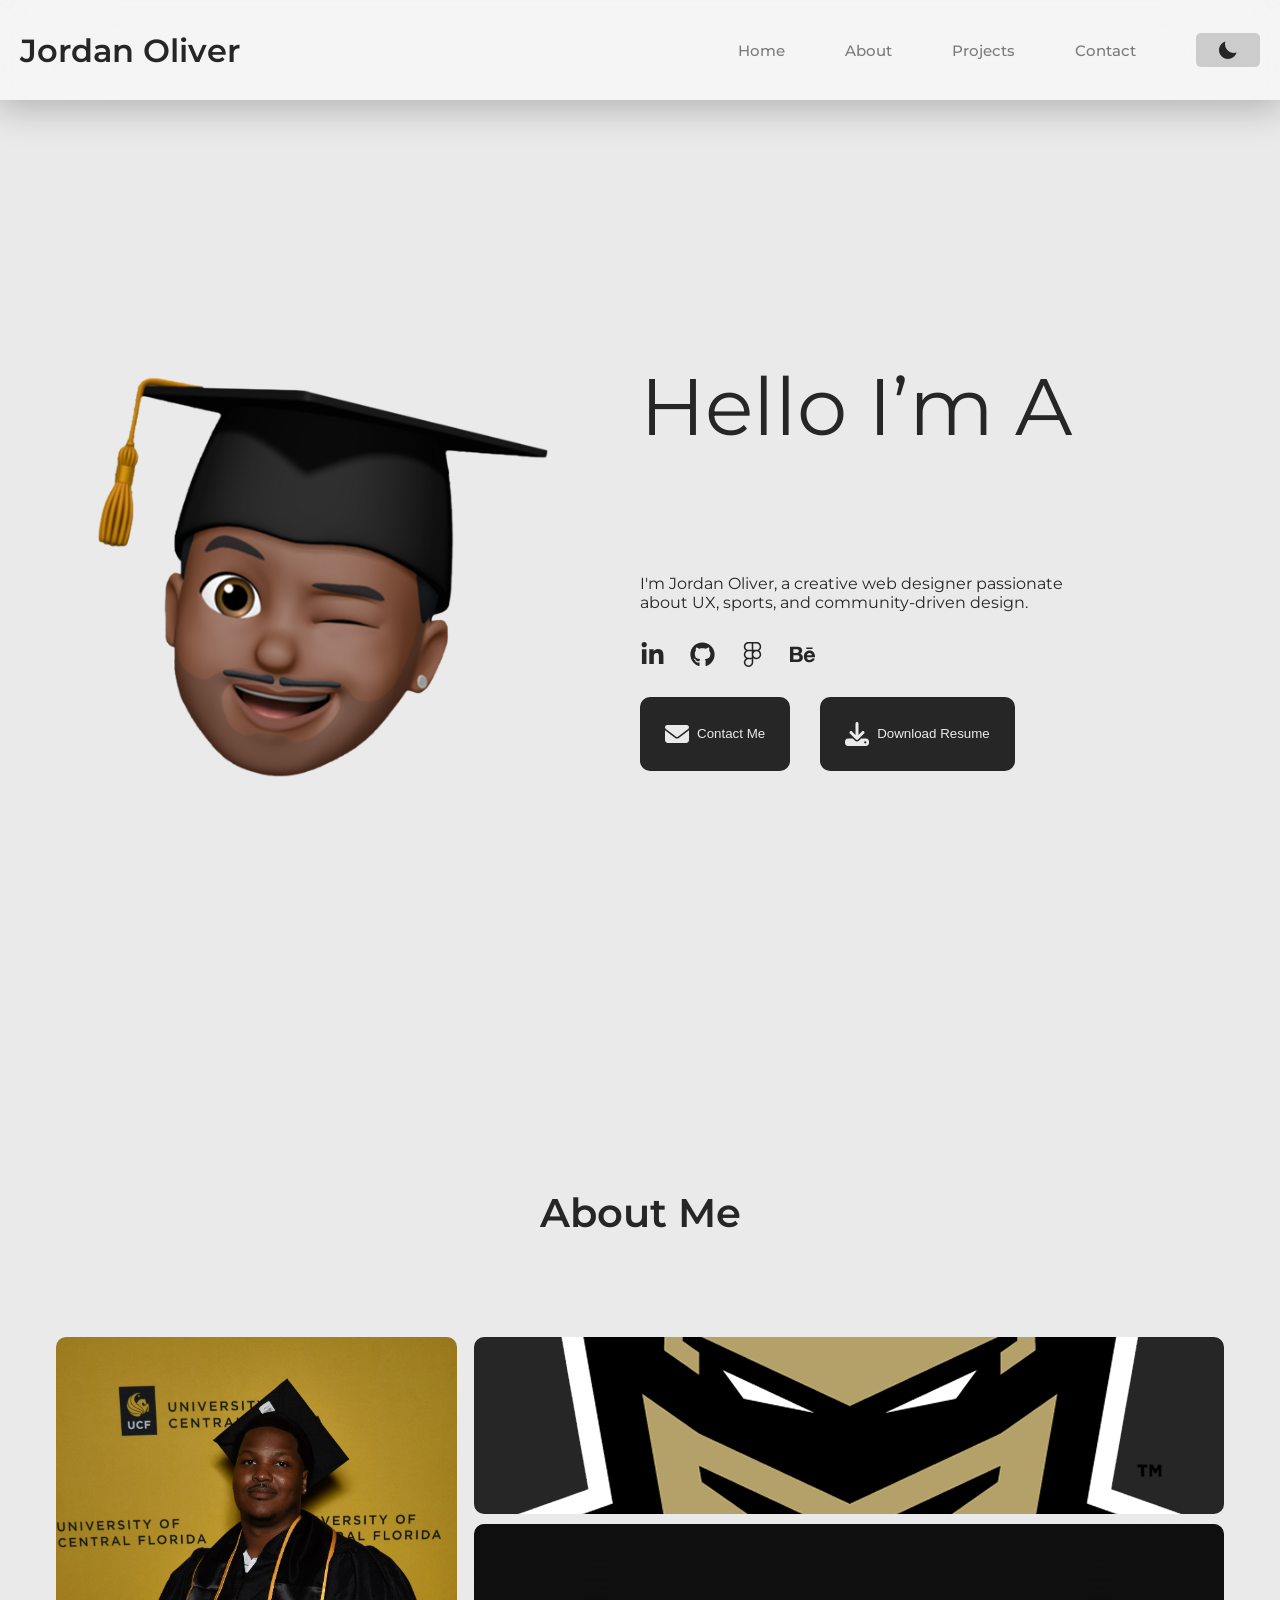
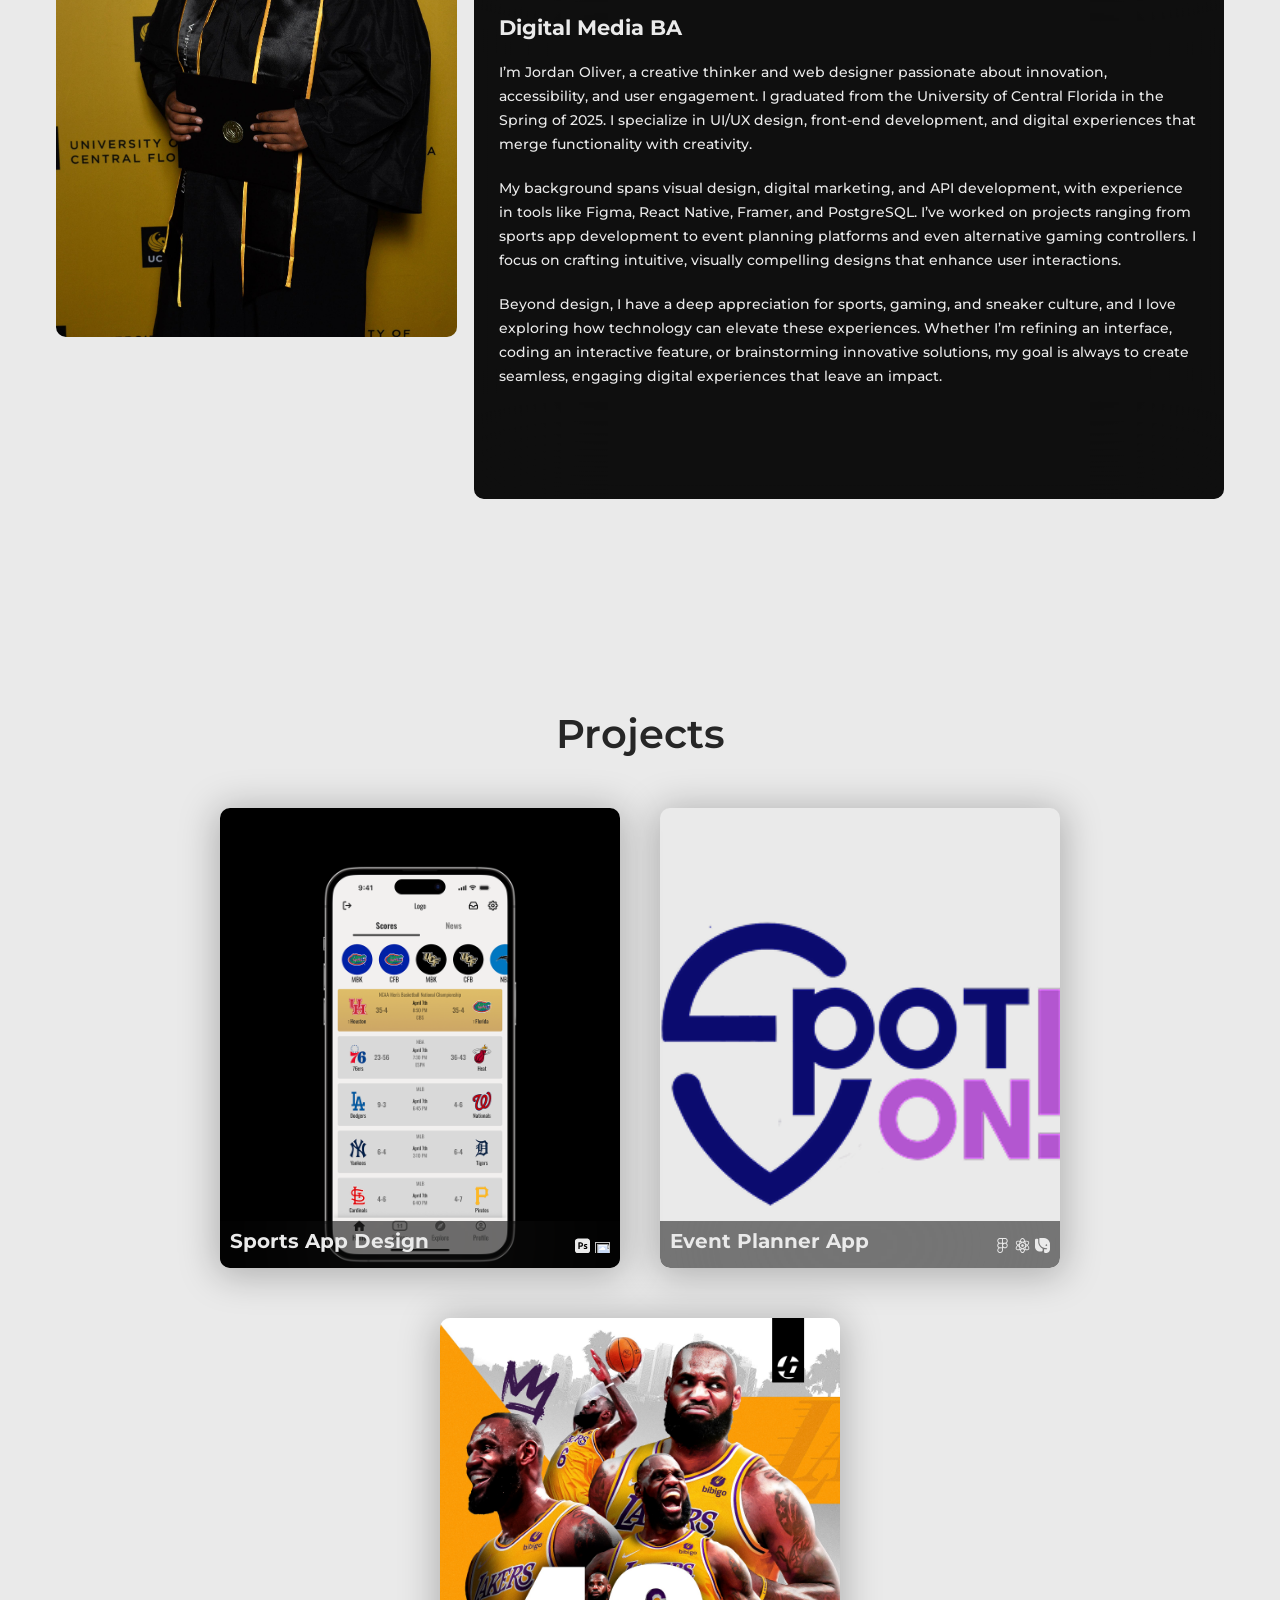
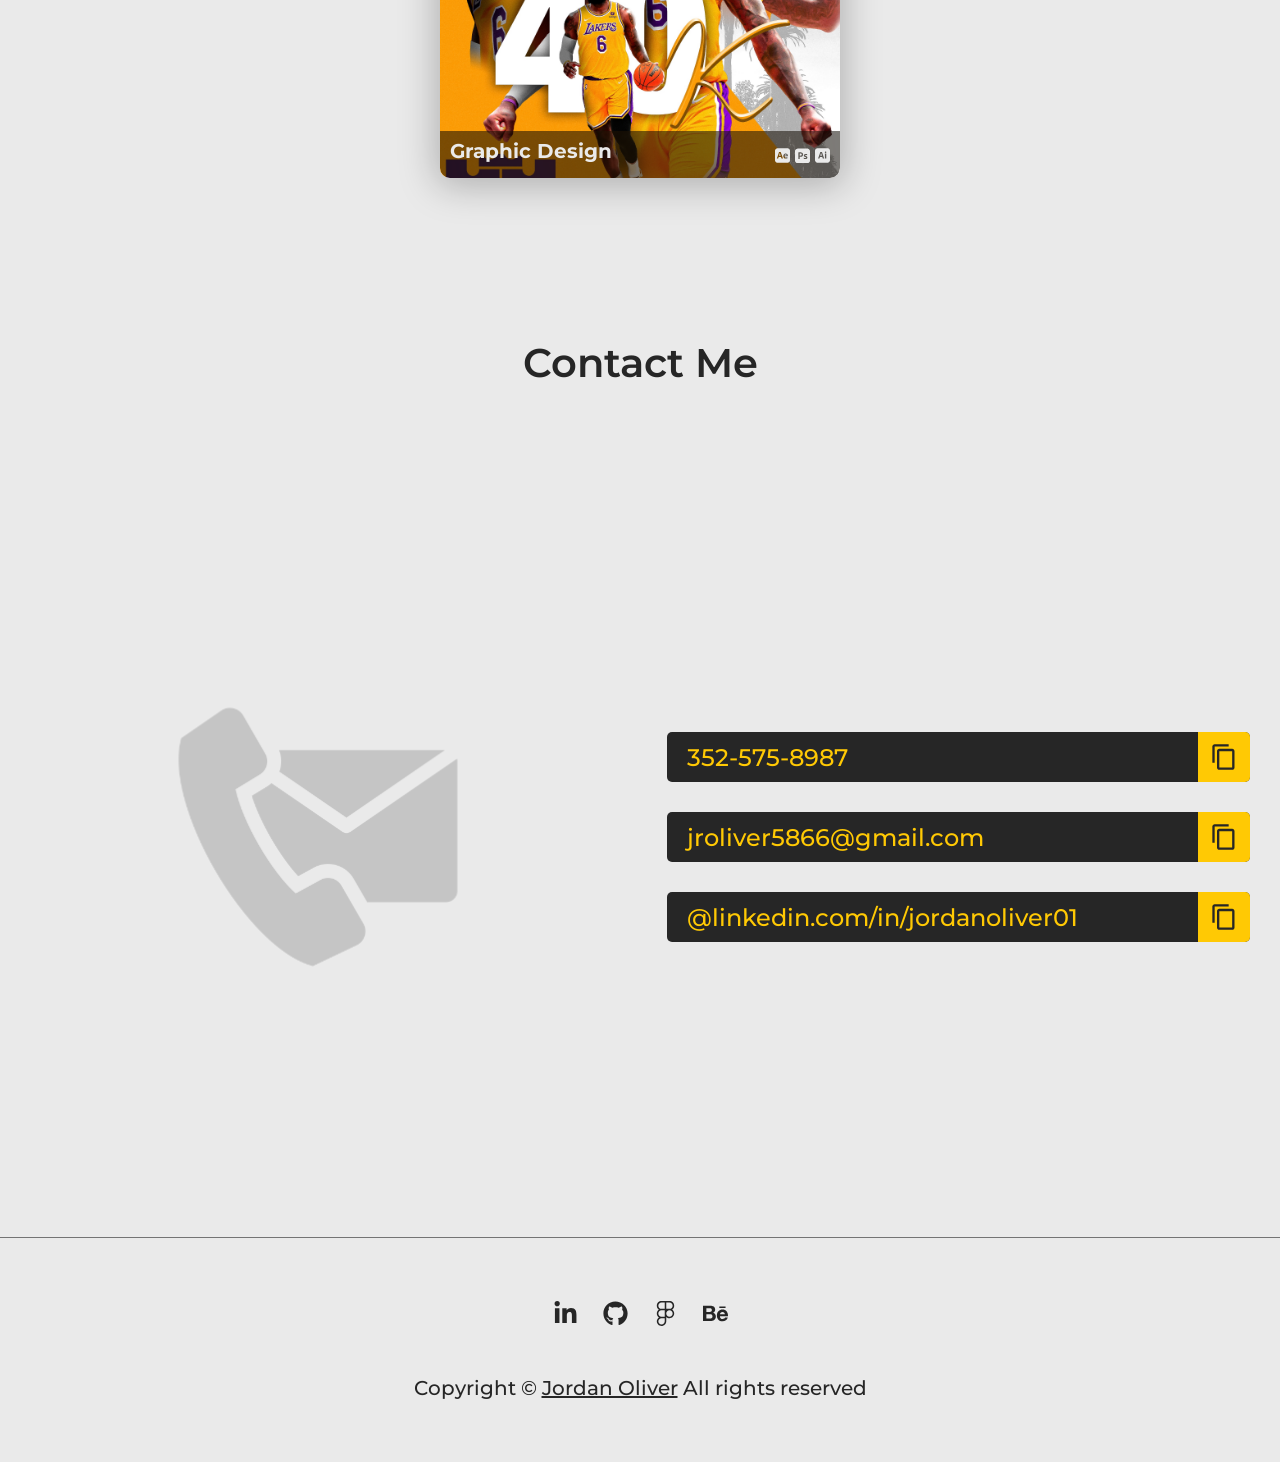
==== index.html @ 56609b81 "Added, Favicon, Apple Music Widget and updated about text." ====
<!DOCTYPE html>
<html lang="en">
  <head>
    <meta charset="UTF-8" />
    <meta name="viewport" content="width=device-width, initial-scale=1.0" />
    <title>Document</title>
    <link rel="stylesheet" href="./styles/style.css" />
    <link
      rel="stylesheet"
      href="https://fonts.googleapis.com/css2?family=Montserrat:wght@400;500;600;700&display=swap"
    />
    <link
      rel="stylesheet"
      href="https://cdnjs.cloudflare.com/ajax/libs/font-awesome/6.5.0/css/all.min.css"
    />

    <script defer src="script/script.js"></script>
    <script src="https://cdnjs.cloudflare.com/ajax/libs/typed.js/2.0.10/typed.js"></script>
  </head>
  <body>
    <nav id="navbar">
      <div class="name-wrapper">
        <h1 class="jordan-oliver">Jordan Oliver</h1>
      </div>
      <div class="nav-container">
        <div class="nav-menu">
          <ul id="links-wrapper">
            <li class="home-link-container">
              <a href="#home" class="links">Home</a>
            </li>
            <li class="about-link-container">
              <a href="#about" class="links">About</a>
            </li>
            <li class="projects-link-container">
              <a href="#projects" class="links">Projects</a>
            </li>
            <li class="contact-link-container">
              <a href="#contact" class="links">Contact</a>
            </li>
          </ul>
        </div>
        <div class="btns">
          <div class="burger">
            <div class="top"></div>
            <div class="mid"></div>
            <div class="btm"></div>
          </div>
          <li class="button-container">
            <button class="darklight-mode-button" id="darkLightModeButton">
              <img
                class="environment-moon"
                alt=""
                src="./assets/Dark/Environment/Moon.svg"
              />
            </button>
          </li>
        </div>
      </div>
    </nav>

    <!-- Hero Section -->
    <section id="home" class="hero-section">
      <div class="right-column">
        <div class="photo-container">
          <img class="image-20-icon" alt="" src="./assets/image 20.png" />
        </div>
      </div>
      <div class="left-column">
        <div class="introduction-container">
          <div class="hero-box-container">
            <div class="hello-container">
              <div class="hello-im-a">Hello I’m A</div>
              <div class="headline">
                <span class="multiText"></span>
              </div>
            </div>
            <div class="text-container">
              <p class="hero-text">
                I'm Jordan Oliver, a creative web designer passionate about UX,
                sports, and community-driven design.
              </p>
            </div>
          </div>
          <div class="icon-container">
            <div class="application-icons">
              <svg
                class="svg-icons"
                xmlns="http://www.w3.org/2000/svg"
                viewBox="0 0 448 512"
              >
                <path
                  d="M100.3 448H7.4V148.9h92.9zM53.8 108.1C24.1 108.1 0 83.5 0 53.8a53.8 53.8 0 0 1 107.6 0c0 29.7-24.1 54.3-53.8 54.3zM447.9 448h-92.7V302.4c0-34.7-.7-79.2-48.3-79.2-48.3 0-55.7 37.7-55.7 76.7V448h-92.8V148.9h89.1v40.8h1.3c12.4-23.5 42.7-48.3 87.9-48.3 94 0 111.3 61.9 111.3 142.3V448z"
                />
              </svg>
            </div>
            <div class="application-icons1">
              <svg
                class="svg-icons"
                xmlns="http://www.w3.org/2000/svg"
                viewBox="0 0 496 512"
              >
                <path
                  d="M165.9 397.4c0 2-2.3 3.6-5.2 3.6-3.3 .3-5.6-1.3-5.6-3.6 0-2 2.3-3.6 5.2-3.6 3-.3 5.6 1.3 5.6 3.6zm-31.1-4.5c-.7 2 1.3 4.3 4.3 4.9 2.6 1 5.6 0 6.2-2s-1.3-4.3-4.3-5.2c-2.6-.7-5.5 .3-6.2 2.3zm44.2-1.7c-2.9 .7-4.9 2.6-4.6 4.9 .3 2 2.9 3.3 5.9 2.6 2.9-.7 4.9-2.6 4.6-4.6-.3-1.9-3-3.2-5.9-2.9zM244.8 8C106.1 8 0 113.3 0 252c0 110.9 69.8 205.8 169.5 239.2 12.8 2.3 17.3-5.6 17.3-12.1 0-6.2-.3-40.4-.3-61.4 0 0-70 15-84.7-29.8 0 0-11.4-29.1-27.8-36.6 0 0-22.9-15.7 1.6-15.4 0 0 24.9 2 38.6 25.8 21.9 38.6 58.6 27.5 72.9 20.9 2.3-16 8.8-27.1 16-33.7-55.9-6.2-112.3-14.3-112.3-110.5 0-27.5 7.6-41.3 23.6-58.9-2.6-6.5-11.1-33.3 2.6-67.9 20.9-6.5 69 27 69 27 20-5.6 41.5-8.5 62.8-8.5s42.8 2.9 62.8 8.5c0 0 48.1-33.6 69-27 13.7 34.7 5.2 61.4 2.6 67.9 16 17.7 25.8 31.5 25.8 58.9 0 96.5-58.9 104.2-114.8 110.5 9.2 7.9 17 22.9 17 46.4 0 33.7-.3 75.4-.3 83.6 0 6.5 4.6 14.4 17.3 12.1C428.2 457.8 496 362.9 496 252 496 113.3 383.5 8 244.8 8zM97.2 352.9c-1.3 1-1 3.3 .7 5.2 1.6 1.6 3.9 2.3 5.2 1 1.3-1 1-3.3-.7-5.2-1.6-1.6-3.9-2.3-5.2-1zm-10.8-8.1c-.7 1.3 .3 2.9 2.3 3.9 1.6 1 3.6 .7 4.3-.7 .7-1.3-.3-2.9-2.3-3.9-2-.6-3.6-.3-4.3 .7zm32.4 35.6c-1.6 1.3-1 4.3 1.3 6.2 2.3 2.3 5.2 2.6 6.5 1 1.3-1.3 .7-4.3-1.3-6.2-2.2-2.3-5.2-2.6-6.5-1zm-11.4-14.7c-1.6 1-1.6 3.6 0 5.9 1.6 2.3 4.3 3.3 5.6 2.3 1.6-1.3 1.6-3.9 0-6.2-1.4-2.3-4-3.3-5.6-2z"
                />
              </svg>
            </div>
            <div class="application-icons2">
              <svg
                class="svg-icons"
                xmlns="http://www.w3.org/2000/svg"
                viewBox="0 0 384 512"
              >
                <path
                  d="M14 95.8C14 42.9 56.9 0 109.8 0H274.2C327.1 0 370 42.9 370 95.8C370 129.3 352.8 158.8 326.7 175.9C352.8 193 370 222.5 370 256C370 308.9 327.1 351.8 274.2 351.8H272.1C247.3 351.8 224.7 342.4 207.7 326.9V415.2C207.7 468.8 163.7 512 110.3 512C57.5 512 14 469.2 14 416.2C14 382.7 31.2 353.2 57.2 336.1C31.2 319 14 289.5 14 256C14 222.5 31.2 193 57.2 175.9C31.2 158.8 14 129.3 14 95.8zM176.3 191.6H109.8C74.2 191.6 45.4 220.4 45.4 256C45.4 291.4 74 320.2 109.4 320.4C109.5 320.4 109.7 320.4 109.8 320.4H176.3V191.6zM207.7 256C207.7 291.6 236.5 320.4 272.1 320.4H274.2C309.7 320.4 338.6 291.6 338.6 256C338.6 220.4 309.7 191.6 274.2 191.6H272.1C236.5 191.6 207.7 220.4 207.7 256zM109.8 351.8C109.7 351.8 109.5 351.8 109.4 351.8C74 352 45.4 380.8 45.4 416.2C45.4 451.7 74.6 480.6 110.3 480.6C146.6 480.6 176.3 451.2 176.3 415.2V351.8H109.8zM109.8 31.4C74.2 31.4 45.4 60.2 45.4 95.8C45.4 131.4 74.2 160.2 109.8 160.2H176.3V31.4H109.8zM207.7 160.2H274.2C309.7 160.2 338.6 131.4 338.6 95.8C338.6 60.2 309.7 31.4 274.2 31.4H207.7V160.2z"
                />
              </svg>
            </div>
            <div class="application-icons3">
              <svg
                class="svg-icons"
                xmlns="http://www.w3.org/2000/svg"
                viewBox="0 0 576 512"
              >
                <path
                  d="M232 237.2c31.8-15.2 48.4-38.2 48.4-74 0-70.6-52.6-87.8-113.3-87.8H0v354.4h171.8c64.4 0 124.9-30.9 124.9-102.9 0-44.5-21.1-77.4-64.7-89.7zM77.9 135.9H151c28.1 0 53.4 7.9 53.4 40.5 0 30.1-19.7 42.2-47.5 42.2h-79v-82.7zm83.3 233.7H77.9V272h84.9c34.3 0 56 14.3 56 50.6 0 35.8-25.9 47-57.6 47zm358.5-240.7H376V94h143.7v34.9zM576 305.2c0-75.9-44.4-139.2-124.9-139.2-78.2 0-131.3 58.8-131.3 135.8 0 79.9 50.3 134.7 131.3 134.7 61.3 0 101-27.6 120.1-86.3H509c-6.7 21.9-34.3 33.5-55.7 33.5-41.3 0-63-24.2-63-65.3h185.1c.3-4.2 .6-8.7 .6-13.2zM390.4 274c2.3-33.7 24.7-54.8 58.5-54.8 35.4 0 53.2 20.8 56.2 54.8H390.4z"
                />
              </svg>
            </div>
          </div>
          <div class="cta-container">
            <a href="#contact">
              <button class="hero-button">
                <svg
                  xmlns="http://www.w3.org/2000/svg"
                  class="button-icon"
                  viewBox="0 0 512 512"
                >
                  <!--!Font Awesome Free 6.7.2 by @fontawesome - https://fontawesome.com License - https://fontawesome.com/license/free Copyright 2025 Fonticons, Inc.-->
                  <path
                    d="M48 64C21.5 64 0 85.5 0 112c0 15.1 7.1 29.3 19.2 38.4L236.8 313.6c11.4 8.5 27 8.5 38.4 0L492.8 150.4c12.1-9.1 19.2-23.3 19.2-38.4c0-26.5-21.5-48-48-48L48 64zM0 176L0 384c0 35.3 28.7 64 64 64l384 0c35.3 0 64-28.7 64-64l0-208L294.4 339.2c-22.8 17.1-54 17.1-76.8 0L0 176z"
                  />
                </svg>
                Contact Me
              </button>
            </a>
            <button class="hero-button" id="downloadResumeBtn">
              <svg
                xmlns="http://www.w3.org/2000/svg"
                class="button-icon"
                viewbox="0 0 512 512"
              >
                <path
                  d="M288 32c0-17.7-14.3-32-32-32s-32 14.3-32 32l0 242.7-73.4-73.4c-12.5-12.5-32.8-12.5-45.3 0s-12.5 32.8 0 45.3l128 128c12.5 12.5 32.8 12.5 45.3 0l128-128c12.5-12.5 12.5-32.8 0-45.3s-32.8-12.5-45.3 0L288 274.7 288 32zM64 352c-35.3 0-64 28.7-64 64l0 32c0 35.3 28.7 64 64 64l384 0c35.3 0 64-28.7 64-64l0-32c0-35.3-28.7-64-64-64l-101.5 0-45.3 45.3c-25 25-65.5 25-90.5 0L165.5 352 64 352zm368 56a24 24 0 1 1 0 48 24 24 0 1 1 0-48z"
                /></svg
              >Download Resume
            </button>
          </div>
        </div>
      </div>
    </section>
    <!-- About Me -->

    <section id="about" class="about-me-section">
      <div class="header">
        <h4 class="about-me">About Me</h4>
      </div>
      <div class="about-me-container">
        <div class="portrait-container">
          <img
            class="portrait-container-icon"
            alt=""
            src="./assets/Gradphoto.jpg"
          />
          <div class="music-embed-container">
            <iframe
              allow="autoplay *; encrypted-media *;"
              frameborder="0"
              sandbox="allow-forms allow-popups allow-same-origin allow-scripts allow-storage-access-by-user-activation allow-top-navigation-by-user-activation"
              src="https://embed.music.apple.com/us/album/black-and-yellow/426754280?i=426754283"
            >
            </iframe>
          </div>
        </div>
        <div class="info-container">
          <div class="banner-container">
            <img class="image-wrapper-icon" alt="" src="./assets/Banner.png" />
          </div>
          <div class="boxes-container">
            <div class="boxes-wrappers">
              <div class="text-wrapper">
                <div class="about-container">
                  <h1>Digital Media BA</h1>
                  <p class="text">
                    I’m Jordan Oliver, a creative thinker and web designer
                    passionate about innovation, accessibility, and user
                    engagement. I graduated from the University
                    of Central Florida in the Spring of 2025. I specialize in UI/UX design, front-end
                    development, and digital experiences that merge
                    functionality with creativity.
                  </p>

                  <p class="text">
                    My background spans visual design, digital marketing, and
                    API development, with experience in tools like Figma, React
                    Native, Framer, and PostgreSQL. I’ve worked on projects
                    ranging from sports app development to event planning
                    platforms and even alternative gaming controllers. I focus
                    on crafting intuitive, visually compelling designs that
                    enhance user interactions.
                  </p>
                  <p class="text">
                    Beyond design, I have a deep appreciation for sports,
                    gaming, and sneaker culture, and I love exploring how
                    technology can elevate these experiences. Whether I’m
                    refining an interface, coding an interactive feature, or
                    brainstorming innovative solutions, my goal is always to
                    create seamless, engaging digital experiences that leave an
                    impact.
                  </p>
                </div>
              </div>
            </div>
          </div>
        </div>
      </div>
    </section>

    <!-- Projects -->

    <section id="projects" class="projects-section">
      <div class="header">
        <h4 class="projects">Projects</h4>
      </div>
      <div class="project-container">
        <div class="project-card">
          <img
            class="image-container-slideshow"
            alt=""
            src="./assets/SportsAppDesign.png"
          />
          <div class="description-container">
            <div class="title-and-icon-wrapper">
              <b class="sports-app">Sports App Design</b>
              <div class="project-icon-wrapper">
                <div class="application-project-icons">
                  <img
                    class="image-26-vectorized"
                    alt=""
                    src="./assets/PS.svg"
                  />
                </div>
                <div class="application-project-icons">
                  <img
                    class="image-26-vectorized"
                    alt=""
                    src="./assets/figma2.svg"
                  />
                </div>
              </div>
            </div>
          </div>
        </div>
        <div class="project-card1">
          <img
            class="image-container-slideshow"
            alt=""
            src="./assets/SpotOn.png"
          />
          <div class="description-container">
            <div class="title-and-icon-wrapper">
              <b class="sports-app">Event Planner App</b>
              <div class="project-icon-wrapper">
                <div class="application-project-icons">
                  <img
                    class="image-26-vectorized"
                    alt=""
                    src="./assets/Figma2.svg"
                  />
                </div>
                <div class="application-project-icons">
                  <img
                    class="image-26-vectorized"
                    alt=""
                    src="./assets/React.svg"
                  />
                </div>
                <div class="application-project-icons">
                  <img
                    class="image-26-vectorized"
                    alt=""
                    src="./assets/PostrgeSQL.svg"
                  />
                </div>
              </div>
            </div>
          </div>
        </div>
        <div class="project-card2">
          <img
            class="image-container-slideshow"
            alt=""
            src="./assets/Graphic Design Thumbnail.jpg"
          />
          <div class="description-container2">
            <div class="title-and-icon-wrapper">
              <b class="sports-app">Graphic Design</b>
              <div class="project-icon-wrapper">
                <div class="application-project-icons">
                  <img
                    class="image-26-vectorized"
                    alt=""
                    src="./assets/After Effects.svg"
                  />
                </div>
                <div class="application-project-icons">
                  <img
                    class="image-26-vectorized"
                    alt=""
                    src="./assets/PS.svg"
                  />
                </div>
                <div class="application-project-icons">
                  <img
                    class="image-26-vectorized"
                    alt=""
                    src="./assets/Illustrator.svg"
                  />
                </div>
              </div>
            </div>
          </div>
        </div>
      </div>
    </section>

    <!-- Contact -->
    <section id="contact" class="contact-section">
      <div class="header">
        <h4 class="contact-me">Contact Me</h4>
      </div>
      <div class="contact-container">
        <div class="icon-wrapper">
          <img class="image-9-icon" alt="" src="assets/Contact.svg" />
        </div>
        <div class="info-wrapper">
          <div class="contact-info">
            <div class="div">352-575-8987</div>
            <button class="copybutton" data-copy-text="352-575-8987">
              <img class="copy-button-icon" alt="" src="assets/Copy.svg" />
            </button>
          </div>
          <div class="contact-info">
            <div class="div">jroliver5866@gmail.com</div>
            <button class="copybutton" data-copy-text="jroliver5866@gmail.com">
              <img class="copy-button-icon" alt="" src="assets/Copy.svg" />
            </button>
          </div>
          <div class="contact-info">
            <div class="div">@linkedin.com/in/jordanoliver01</div>
            <button
              class="copybutton"
              data-copy-text="@linkedin.com/in/jordanoliver01"
            >
              <img class="copy-button-icon" alt="" src="assets/Copy.svg" />
            </button>
          </div>
        </div>
      </div>
    </section>

    <!-- Footer -->
    <footer class="footers">
      <div class="footer-container">
        <div class="social-icons">
          <div class="application-icons">
            <svg
              class="svg-icons"
              xmlns="http://www.w3.org/2000/svg"
              viewBox="0 0 448 512"
            >
              <path
                d="M100.3 448H7.4V148.9h92.9zM53.8 108.1C24.1 108.1 0 83.5 0 53.8a53.8 53.8 0 0 1 107.6 0c0 29.7-24.1 54.3-53.8 54.3zM447.9 448h-92.7V302.4c0-34.7-.7-79.2-48.3-79.2-48.3 0-55.7 37.7-55.7 76.7V448h-92.8V148.9h89.1v40.8h1.3c12.4-23.5 42.7-48.3 87.9-48.3 94 0 111.3 61.9 111.3 142.3V448z"
              />
            </svg>
          </div>
          <div class="application-icons1">
            <svg
              class="svg-icons"
              xmlns="http://www.w3.org/2000/svg"
              viewBox="0 0 496 512"
            >
              <path
                d="M165.9 397.4c0 2-2.3 3.6-5.2 3.6-3.3 .3-5.6-1.3-5.6-3.6 0-2 2.3-3.6 5.2-3.6 3-.3 5.6 1.3 5.6 3.6zm-31.1-4.5c-.7 2 1.3 4.3 4.3 4.9 2.6 1 5.6 0 6.2-2s-1.3-4.3-4.3-5.2c-2.6-.7-5.5 .3-6.2 2.3zm44.2-1.7c-2.9 .7-4.9 2.6-4.6 4.9 .3 2 2.9 3.3 5.9 2.6 2.9-.7 4.9-2.6 4.6-4.6-.3-1.9-3-3.2-5.9-2.9zM244.8 8C106.1 8 0 113.3 0 252c0 110.9 69.8 205.8 169.5 239.2 12.8 2.3 17.3-5.6 17.3-12.1 0-6.2-.3-40.4-.3-61.4 0 0-70 15-84.7-29.8 0 0-11.4-29.1-27.8-36.6 0 0-22.9-15.7 1.6-15.4 0 0 24.9 2 38.6 25.8 21.9 38.6 58.6 27.5 72.9 20.9 2.3-16 8.8-27.1 16-33.7-55.9-6.2-112.3-14.3-112.3-110.5 0-27.5 7.6-41.3 23.6-58.9-2.6-6.5-11.1-33.3 2.6-67.9 20.9-6.5 69 27 69 27 20-5.6 41.5-8.5 62.8-8.5s42.8 2.9 62.8 8.5c0 0 48.1-33.6 69-27 13.7 34.7 5.2 61.4 2.6 67.9 16 17.7 25.8 31.5 25.8 58.9 0 96.5-58.9 104.2-114.8 110.5 9.2 7.9 17 22.9 17 46.4 0 33.7-.3 75.4-.3 83.6 0 6.5 4.6 14.4 17.3 12.1C428.2 457.8 496 362.9 496 252 496 113.3 383.5 8 244.8 8zM97.2 352.9c-1.3 1-1 3.3 .7 5.2 1.6 1.6 3.9 2.3 5.2 1 1.3-1 1-3.3-.7-5.2-1.6-1.6-3.9-2.3-5.2-1zm-10.8-8.1c-.7 1.3 .3 2.9 2.3 3.9 1.6 1 3.6 .7 4.3-.7 .7-1.3-.3-2.9-2.3-3.9-2-.6-3.6-.3-4.3 .7zm32.4 35.6c-1.6 1.3-1 4.3 1.3 6.2 2.3 2.3 5.2 2.6 6.5 1 1.3-1.3 .7-4.3-1.3-6.2-2.2-2.3-5.2-2.6-6.5-1zm-11.4-14.7c-1.6 1-1.6 3.6 0 5.9 1.6 2.3 4.3 3.3 5.6 2.3 1.6-1.3 1.6-3.9 0-6.2-1.4-2.3-4-3.3-5.6-2z"
              />
            </svg>
          </div>
          <div class="application-icons2">
            <svg
              class="svg-icons"
              xmlns="http://www.w3.org/2000/svg"
              viewBox="0 0 384 512"
            >
              <path
                d="M14 95.8C14 42.9 56.9 0 109.8 0H274.2C327.1 0 370 42.9 370 95.8C370 129.3 352.8 158.8 326.7 175.9C352.8 193 370 222.5 370 256C370 308.9 327.1 351.8 274.2 351.8H272.1C247.3 351.8 224.7 342.4 207.7 326.9V415.2C207.7 468.8 163.7 512 110.3 512C57.5 512 14 469.2 14 416.2C14 382.7 31.2 353.2 57.2 336.1C31.2 319 14 289.5 14 256C14 222.5 31.2 193 57.2 175.9C31.2 158.8 14 129.3 14 95.8zM176.3 191.6H109.8C74.2 191.6 45.4 220.4 45.4 256C45.4 291.4 74 320.2 109.4 320.4C109.5 320.4 109.7 320.4 109.8 320.4H176.3V191.6zM207.7 256C207.7 291.6 236.5 320.4 272.1 320.4H274.2C309.7 320.4 338.6 291.6 338.6 256C338.6 220.4 309.7 191.6 274.2 191.6H272.1C236.5 191.6 207.7 220.4 207.7 256zM109.8 351.8C109.7 351.8 109.5 351.8 109.4 351.8C74 352 45.4 380.8 45.4 416.2C45.4 451.7 74.6 480.6 110.3 480.6C146.6 480.6 176.3 451.2 176.3 415.2V351.8H109.8zM109.8 31.4C74.2 31.4 45.4 60.2 45.4 95.8C45.4 131.4 74.2 160.2 109.8 160.2H176.3V31.4H109.8zM207.7 160.2H274.2C309.7 160.2 338.6 131.4 338.6 95.8C338.6 60.2 309.7 31.4 274.2 31.4H207.7V160.2z"
              />
            </svg>
          </div>
          <div class="application-icons3">
            <svg
              class="svg-icons"
              xmlns="http://www.w3.org/2000/svg"
              viewBox="0 0 576 512"
            >
              <path
                d="M232 237.2c31.8-15.2 48.4-38.2 48.4-74 0-70.6-52.6-87.8-113.3-87.8H0v354.4h171.8c64.4 0 124.9-30.9 124.9-102.9 0-44.5-21.1-77.4-64.7-89.7zM77.9 135.9H151c28.1 0 53.4 7.9 53.4 40.5 0 30.1-19.7 42.2-47.5 42.2h-79v-82.7zm83.3 233.7H77.9V272h84.9c34.3 0 56 14.3 56 50.6 0 35.8-25.9 47-57.6 47zm358.5-240.7H376V94h143.7v34.9zM576 305.2c0-75.9-44.4-139.2-124.9-139.2-78.2 0-131.3 58.8-131.3 135.8 0 79.9 50.3 134.7 131.3 134.7 61.3 0 101-27.6 120.1-86.3H509c-6.7 21.9-34.3 33.5-55.7 33.5-41.3 0-63-24.2-63-65.3h185.1c.3-4.2 .6-8.7 .6-13.2zM390.4 274c2.3-33.7 24.7-54.8 58.5-54.8 35.4 0 53.2 20.8 56.2 54.8H390.4z"
              />
            </svg>
          </div>
        </div>
        <div class="copyright-container">
          Copyright ©
          <a
            class="footer-link"
            href="https://github.com/thejordanoliver"
            target="_blank"
          >
            <span>Jordan Oliver</span></a
          > All rights reserved
        </div>
      </div>
    </footer>

    <div id="toast" class="toast">Resume downloaded!</div>
    <a
      id="resumeLink"
      href="./assets/Jordan Oliver’s Resume.pdf"
      download
      style="display: none"
    ></a>
  </body>
</html>
---- styles/style.css ----
:root {
  --background-color: #eaeaea;
  --text-color: #262626;
  --navbar-color: #ffffff80;
  --link-color: #262626;
  --light-color: #eaeaea;
  --dark-color: #1d1d1d;
  --medium-dark-color: #262626;
  --glass-color: #00000080;
  --accent-color: #262626;
  --consistent-yellow: #ffc904;
  --consistent-dark: #1d1d1d;
}

body.dark-mode {
  --background-color: #1d1d1d;
  --text-color: #eaeaea;
  --navbar-color: #00000080;
  --link-color: #ffc904;
  --accent-color: #ffc904;
  --glass-color: #ffffff80;
}

* {
  margin: 0;
  padding: 0;
  box-sizing: border-box;
}

html {
  scroll-behavior: smooth;
}

body {
  margin: 0;
  line-height: normal;
  background-color: var(--background-color);
  color: var(--text-color);
  transition: background-color 0.4s ease, color 0.4s ease;
}

h4 {
  color: var(--text-color);
}

/* You can add more dark mode styles based on your site’s sections */

.jordan-oliver {
  font-size: 32px;
  position: relative;
  font-weight: 600;
  color: var(--accent-color);
}
.name-wrapper {
  align-self: stretch;
  display: flex;
  flex-direction: row;
  align-items: center;
  justify-content: flex-start;
  padding: 0px 20px;
  width: 100%;
}

.nav-container {
  display: flex;
  align-items: center;
  justify-content: flex-end;
  width: 100%;
}

.links {
  padding: 20px;
  position: relative;
  font-weight: 500;
  text-decoration: none;
  color: var(--glass-color);
}

.btns {
  display: flex;
  padding: 0 20px;
  gap: 10px;
}

.home-link-container {
  align-self: stretch;
  flex: 0.8333;
  display: flex;
  flex-direction: row;
  align-items: center;
  justify-content: center;
  padding: 0px 10px;
  z-index: 0;
  color: #262626;
}
.about-link-container {
  align-self: stretch;
  flex: 0.8333;
  display: flex;
  flex-direction: row;
  align-items: center;
  justify-content: center;
  padding: 0px 10px;
  z-index: 1;
}
.projects-link-container {
  align-self: stretch;
  flex: 0.8333;
  display: flex;
  flex-direction: row;
  align-items: center;
  justify-content: center;
  padding: 0px 10px;
  z-index: 2;
}
.contact-link-container {
  align-self: stretch;
  flex: 0.8333;
  display: flex;
  flex-direction: row;
  align-items: center;
  justify-content: center;
  padding: 0px 10px;
  z-index: 3;
}
.active-bar {
  width: 50px;
  position: relative;
  margin: 0 !important;
  top: 66px;
  left: 35px;
  border-radius: 50px;
  background-color: var(--link-color);
  height: 2px;
  overflow: hidden;
  flex-shrink: 0;
  z-index: 4;
}
.environment-moon {
  width: 24px;
  position: relative;
  height: 24px;
  overflow: hidden;
  flex-shrink: 0;
}

.jordan-oliver {
  font-size: 32px;
  position: relative;
  font-weight: 600;
  color: var(--accent-color);
}

.darklight-mode-button {
  width: 64px;
  border-radius: 5px;
  background-color: #ccc;
  overflow: hidden;
  display: flex;
  flex-direction: row;
  align-items: center;
  justify-content: flex-start;
  padding: 5px 20px;
  box-sizing: border-box;
  cursor: pointer;
  border: none;
}
.button-container {
  display: flex;
  align-items: center;
  justify-content: center;
  z-index: 5;
}
#navbar {
  width: 100%;
  position: sticky;
  top: 0;
  box-shadow: 0px 4px 37px 4px rgba(0, 0, 0, 0.25);
  backdrop-filter: blur(50px);
  background-color: var(--navbar-color);
  height: 100px;
  display: flex;
  flex-direction: row;
  align-items: center;
  justify-content: space-between;
  gap: 0px;
  text-align: left;
  font-size: 32px;
  color: #262626;
  font-family: Montserrat;
  z-index: 1000;
}

#navbar ul {
  list-style-type: none;
  margin: 0;
  padding: 0;
  text-align: center;
}

#links-wrapper {
  align-self: stretch;
  width: 100%;
  display: flex;
  flex-direction: row;
  align-items: center;
  justify-content: center;
  position: relative;
  font-size: 15px;
  color: rgba(0, 0, 0, 0.5);
}

.image-20-icon {
  align-self: stretch;
  flex: 1;
  position: relative;
  max-width: 100%;
  overflow: hidden;
  max-height: 100%;
  object-fit: cover;
}
.photo-container {
  align-self: stretch;
  flex: 1;
  display: flex;
  flex-direction: row;
  align-items: center;
  justify-content: center;
  padding: 150px 0px;
}
.right-column {
  flex: 1;
  height: 928px;
  display: flex;
  flex-direction: row;
  align-items: center;
  justify-content: center;
  flex-wrap: wrap;
  align-content: center;
}
.hello-im-a {
  position: relative;
  color: var(--accent-color);
}
.developer {
  position: absolute;
  top: calc(50% - 41px);
  left: 0px;
  font-weight: 600;
  color: var(--accent-color);
}
.type-effect {
  align-self: stretch;
  flex: 1;
  position: relative;
  font-size: 90px;
}
.hello-container {
  align-self: stretch;
  height: 181px;
  display: flex;
  flex-direction: column;
  align-items: flex-start;
  justify-content: flex-start;
  gap: 0;
}
.hero-text {
  flex: 1;
  padding: 20px 0 0 0;
  position: relative;
  max-width: 430px;
  width: 100%;
  color: var(--accent-color);
}
.text-container {
  align-self: stretch;
  display: flex;
  flex-direction: row;
  align-items: center;
  justify-content: flex-start;
  padding: 0;
  font-size: 16px;
}
.hero-box-container {
  align-self: stretch;
  display: flex;
  flex-direction: column;
  align-items: flex-start;
  justify-content: flex-start;
  gap: 15px;
}

.portrait-container {
  width: 100%;
  display: flex;
  flex-direction: column;
  gap: 12px;
}

.music-embed-container {
  position: relative;
  width: 100%;
  width: 100%;
  height: 150px; /* Adjust height if needed */
  margin: auto;
}

.music-embed-container iframe {
  width: 100%;
  height: 100%;
  border: none;
  background: transparent;
}

.button-icon {
  fill: var(--background-color);
  width: 24px;
  height: 100%;
}

.icon-container svg {
  fill: var(--text-color);
}

.svg-icons {
  position: absolute;
  height: 100%;
  width: 100%;
  top: 0%;
  right: 0%;
  bottom: 0%;
  left: 0%;
  max-width: 100%;
  overflow: hidden;
  max-height: 100%;
}
.application-icons {
  width: 25px;
  position: relative;
  height: 25px;
  overflow: hidden;
  flex-shrink: 0;
  z-index: 0;
}
.application-icons1 {
  width: 25px;
  position: relative;
  height: 25px;
  overflow: hidden;
  flex-shrink: 0;
  z-index: 1;
}

.multiText {
  font-family: Montserrat;
  color: var(--accent-color);
  font-size: 80px;
  font-weight: 600;
}

.typed-cursor {
  color: var(--text-color);
}

.vector-icon {
  position: absolute;
  height: 100%;
  width: 69.6%;
  top: 0.07%;
  right: 15.19%;
  bottom: -0.07%;
  left: 15.21%;
  max-width: 100%;
  overflow: hidden;
  max-height: 100%;
}
.application-icons2 {
  width: 25px;
  position: relative;
  height: 25px;
  overflow: hidden;
  flex-shrink: 0;
  z-index: 2;
}
.application-icons3 {
  width: 25px;
  position: relative;
  height: 25px;
  overflow: hidden;
  flex-shrink: 0;
  z-index: 3;
}
.icon-container-child {
  width: 45px;
  position: absolute;
  margin: 0 !important;
  top: -10px;
  left: -10px;
  border-radius: 50%;
  border: 2px solid #262626;
  box-sizing: border-box;
  height: 45px;
  z-index: 4;
}
.application-icons4 {
  width: 25px;
  position: relative;
  height: 25px;
  overflow: hidden;
  flex-shrink: 0;
  z-index: 5;
}
.icon-container {
  position: relative;
  width: 100%;
  display: flex;
  flex-direction: row;
  align-items: center;
  justify-content: flex-start;
  gap: 25px;
}

.email-icon {
  width: 20px;
  position: relative;
  max-height: 100%;
  overflow: hidden;
  flex-shrink: 0;
}
.hero-button {
  border: none;
  color: var(--background-color);
  border-radius: 10px;
  background-color: var(--text-color);
  overflow: hidden;
  display: flex;
  flex-direction: row;
  align-items: center;
  justify-content: flex-start;
  padding: 25px;
  gap: 8px;
  cursor: pointer;
  text-decoration: none;
}

.left-column a {
  text-decoration: none;
}

.hero-button:hover {
  transition: all 0.3s ease;
  background-color: var(--consistent-yellow);
  color: var(--medium-dark-color);
}

.hero-button:hover .button-icon {
  transition: all 0.3s ease;
  fill: var(--medium-dark-color);
}
.download-icon {
  width: 20px;
  position: relative;
  max-height: 100%;
}
.cta-container {
  align-self: stretch;
  display: flex;
  flex-direction: row;
  align-items: center;
  justify-content: flex-start;
  flex-wrap: wrap;
  align-content: center;
  gap: 30px;
  font-size: 16px;
  color: #eaeaea;
}
.introduction-container {
  flex: 1;
  display: flex;
  flex-direction: column;
  align-items: flex-start;
  justify-content: center;
  padding: 25px 0px;
  gap: 30px;
}
.left-column {
  flex: 1;
  height: 928px;
  display: flex;
  flex-direction: row;
  align-items: center;
  justify-content: flex-start;
  flex-wrap: wrap;
  align-content: center;
}
.hero-section {
  width: 100%;
  position: relative;
  display: flex;
  flex-direction: row;
  align-items: center;
  justify-content: center;
  flex-wrap: wrap;
  align-content: center;
  gap: 0px;
  text-align: left;
  font-size: 80px;
  color: #262626;
  font-family: Montserrat;
}

.application-icons {
  width: 25px;
  position: relative;
  height: 25px;
  overflow: hidden;
  flex-shrink: 0;
}
.vector-icon {
  position: absolute;
  height: 100%;
  width: 69.6%;
  top: 0.07%;
  right: 15.19%;
  bottom: -0.07%;
  left: 15.21%;
  max-width: 100%;
  overflow: hidden;
  max-height: 100%;
}
.social-icons {
  display: flex;
  flex-direction: row;
  align-items: center;
  justify-content: flex-start;
  gap: 25px;
  fill: var(--text-color);
}
.jordan-oliver1 {
  text-decoration: underline;
}

.copyright-container {
  position: relative;
  font-weight: 500;
  color: var(--text-color);
}
.footer-container {
  align-self: stretch;
  flex: 1;
  border-top: 1px solid var(--glass-color);
  display: flex;
  flex-direction: column;
  align-items: center;
  justify-content: center;
  padding: 0px 64px;
  gap: 50px;
}
.footers {
  width: 100%;
  position: relative;
  height: 225px;
  overflow: hidden;
  flex-shrink: 0;
  display: flex;
  flex-direction: column;
  align-items: center;
  justify-content: center;
  text-align: left;
  font-size: 20px;
  color: #1d1d1d;
  font-family: Montserrat;
}

.about-me {
  position: relative;
  font-weight: 600;
}
.header {
  align-self: stretch;
  height: 230px;
  display: flex;
  flex-direction: column;
  align-items: center;
  justify-content: flex-end;
  padding: 50px 30px;
  box-sizing: border-box;
}
.portrait-container-icon {
  align-self: stretch;
  width: 100%;
  height: 600px;
  border-radius: 10px;
  max-height: 100%;
  overflow: hidden;
  flex-shrink: 0;
  object-fit: cover;
}
.image-wrapper-icon {
  align-self: stretch;
  flex: 1;
  max-width: 100%;
  overflow: hidden;
  max-height: 100%;
  object-fit: cover;
}
.banner-container {
  align-self: stretch;
  border-radius: 10px;
  background-color: #262626;
  height: 177px;
  overflow: hidden;
  flex-shrink: 0;
  display: flex;
  flex-direction: row;
  align-items: center;
  justify-content: center;
  width: 750px;
}
.text {
  margin: 20px 0;
  line-height: 24px;
}

.text-wrapper {
  align-self: stretch;
  flex: 1;
  backdrop-filter: blur(50px);
  border-radius: 10px;
  background-color: rgba(0, 0, 0, 0.5);
  overflow: hidden;
  display: flex;
  flex-direction: column;
  align-items: center;
  justify-content: center;
  padding: 0px 25px;
}
.boxes-wrappers {
  align-self: stretch;
  flex: 1;
  border-radius: 10px;
  overflow: hidden;
  display: flex;
  flex-direction: column;
  align-items: center;
  justify-content: center;
  background-image: url("Boxes Wrappers.png");
  background-size: cover;
  background-repeat: no-repeat;
  background-position: top;
}
.boxes-container {
  align-self: stretch;
  flex: 1;
  border-radius: 10px;
  background: linear-gradient(rgba(0, 0, 0, 0.2), rgba(0, 0, 0, 0.2)), #262626;
  display: flex;
  flex-direction: row;
  align-items: center;
  justify-content: center;
  width: 750px;
}
.info-container {
  align-self: stretch;
  flex: 1;
  display: flex;
  flex-direction: column;
  align-items: center;
  justify-content: center;
  gap: 10px;
}
.about-me-container {
  align-self: stretch;
  flex: 1;
  display: flex;
  flex-direction: row;
  align-items: center;
  justify-content: center;
  padding: 50px 50px;
  gap: 17px;
  text-align: left;
  font-size: 14px;
  color: #eaeaea;
  align-self: center;
  flex: 1;
  position: relative;
  font-weight: 500;
}
.about-me-section {
  width: 100%;
  position: relative;
  height: 100%;
  display: flex;
  flex-direction: column;
  align-items: center;
  justify-content: center;
  text-align: center;
  font-size: 40px;
  color: #262626;
  font-family: Montserrat;
}

.projects {
  position: relative;
  font-weight: 600;
}
.header {
  align-self: stretch;
  height: 271px;
  display: flex;
  flex-direction: row;
  align-items: flex-end;
  justify-content: center;
  padding: 50px 30px;
  box-sizing: border-box;
}
.image-container-icon {
  align-self: stretch;
  flex: 1;
  max-width: 100%;
  overflow: hidden;
  max-height: 100%;
  object-fit: cover;
}
.sports-app {
  flex: 1;
  position: relative;
}
.vector-icon {
  position: absolute;
  height: 100%;
  width: 69.33%;
  top: 0.07%;
  right: 15.46%;
  bottom: -0.07%;
  left: 15.21%;
  max-width: 100%;
  overflow: hidden;
  max-height: 100%;
}
.application-project-icons {
  width: 15px;
  position: relative;
  height: 15px;
  overflow: hidden;
  flex-shrink: 0;
}
.image-26-vectorized {
  position: absolute;
  height: 100%;
  width: 100%;
  top: 0%;
  right: 0%;
  bottom: 0%;
  left: 0%;
  max-width: 100%;
  overflow: hidden;
  max-height: 100%;
}
.project-icon-wrapper {
  display: flex;
  flex-direction: row;
  align-items: center;
  justify-content: center;
  gap: 5px;
}
.title-and-icon-wrapper {
  align-self: stretch;
  display: flex;
  flex-direction: row;
  align-items: flex-end;
  justify-content: space-between;
  gap: 0px;
}
.description-container {
  align-self: stretch;
  backdrop-filter: blur(100px);
  background-color: rgba(0, 0, 0, 0.5);
  height: 47px;
  display: flex;
  flex-direction: column;
  align-items: center;
  justify-content: center;
  padding: 12px 10px 20px;
  box-sizing: border-box;
  margin-top: -100px;
  position: relative;
}
.project-card {
  width: 400px;
  box-shadow: 0px 4px 37px 4px rgba(0, 0, 0, 0.25);
  border-radius: 10px;
  background-color: #eaeaea;
  height: 460px;
  overflow: hidden;
  flex-shrink: 0;
  display: flex;
  flex-direction: column;
  align-items: center;
  justify-content: flex-end;
  z-index: 2;
}
.project-card1 {
  width: 400px;
  box-shadow: 0px 4px 37px 4px rgba(0, 0, 0, 0.25);
  border-radius: 10px;
  background-color: #eaeaea;
  height: 460px;
  overflow: hidden;
  flex-shrink: 0;
  display: flex;
  flex-direction: column;
  align-items: center;
  justify-content: flex-end;
  z-index: 1;
}

.project-card2 {
  width: 400px;
  box-shadow: 0px 4px 37px 4px rgba(0, 0, 0, 0.25);
  border-radius: 10px;
  background-color: #eaeaea;
  height: 460px;
  overflow: hidden;
  flex-shrink: 0;
  display: flex;
  flex-direction: column;
  align-items: center;
  justify-content: flex-end;
  z-index: 0;
}

.image-container-slideshow {
  width: 100%;
  flex: 1;

  overflow: hidden;
  object-fit: cover;
}
.description-container2 {
  align-self: stretch;
  backdrop-filter: blur(100px);
  background-color: rgba(0, 0, 0, 0.5);
  height: 47px;
  display: flex;
  flex-direction: column;
  align-items: flex-start;
  justify-content: center;
  padding: 12px 10px 20px;
  box-sizing: border-box;
  margin-top: -100px;
  position: relative;
}

.project-container {
  align-self: stretch;
  height: 100%;
  display: flex;
  flex-direction: row;
  align-items: center;
  justify-content: center;
  flex-wrap: wrap;
  align-content: center;
  padding: 0px 100px;
  box-sizing: border-box;
  gap: 50px 40px;
  text-align: left;
  font-size: 20px;
  color: #eaeaea;
}
.projects-section {
  width: 100%;
  position: relative;
  display: flex;
  flex-direction: column;
  align-items: center;
  justify-content: flex-start;
  text-align: center;
  font-size: 40px;
  color: #262626;
  font-family: Montserrat;
  height: 100%;
}

.contact-me {
  position: relative;
  font-weight: 600;
}
.header {
  align-self: stretch;
  height: 259px;
  display: flex;
  flex-direction: column;
  align-items: center;
  justify-content: flex-end;
  padding: 50px 30px;
  box-sizing: border-box;
}
.image-9-icon {
  width: 300px;
  position: relative;
  max-height: 100%;
  object-fit: cover;
}
.icon-wrapper {
  align-self: stretch;
  flex: 1;
  display: flex;
  flex-direction: row;
  align-items: center;
  justify-content: center;
}
.div {
  position: relative;
  font-weight: 500;
}
.copy-button-icon {
  padding: 10px;
  width: 48px;
  height: 100%;
}
.contact-info {
  width: 100%;
  border-radius: 5px;
  background-color: #262626;
  height: 50px;
  overflow: hidden;
  flex-shrink: 0;
  display: flex;
  flex-direction: row;
  align-items: center;
  justify-content: space-between;
  padding-left: 20px;
  box-sizing: border-box;
  gap: 0px;
}
.info-wrapper {
  align-self: stretch;
  flex: 0.9167;
  border-radius: 10px;
  display: flex;
  flex-direction: column;
  align-items: flex-start;
  justify-content: center;
  padding: 30px;
  gap: 30px;
}
.contact-container {
  align-self: stretch;
  flex: 1;
  display: flex;
  flex-direction: row;
  align-items: center;
  justify-content: flex-start;
  text-align: center;
  font-size: 24px;
  color: #ffc904;
  min-height: 800px;
}
.contact-section {
  width: 100%;
  position: relative;
  height: 100%;
  display: flex;
  flex-direction: column;
  align-items: center;
  justify-content: space-between;
  gap: 0px;
  text-align: left;
  font-size: 40px;
  color: #262626;
  font-family: Montserrat;
}

.linkedin-url-copied {
  position: relative;
  z-index: 0;
}
.check-circle-icon {
  width: 24px;
  position: absolute;
  margin: 0 !important;
  top: 13px;
  left: 234px;
  height: 24px;
  overflow: hidden;
  flex-shrink: 0;
  z-index: 1;
}
.linkedin-copied-notification {
  width: 275px;
  position: relative;
  backdrop-filter: blur(100px);
  border-radius: 100px;
  background-color: rgba(0, 0, 0, 0.5);
  height: 50px;
  display: flex;
  flex-direction: row;
  align-items: center;
  justify-content: flex-start;
  padding: 10px 25px;
  box-sizing: border-box;
  gap: 15px;
  max-width: 90%;
  max-height: 90%;
  overflow: auto;
  text-align: center;
  font-size: 16px;
  color: #fff;
  font-family: Montserrat;
}

.email-address-copied {
  position: relative;
  z-index: 0;
}
.check-circle-icon1 {
  width: 24px;
  position: absolute;
  margin: 0 !important;
  top: 13px;
  left: 234px;
  height: 24px;
  overflow: hidden;
  flex-shrink: 0;
  z-index: 1;
}
.email-copied-notification {
  width: 275px;
  position: relative;
  backdrop-filter: blur(100px);
  border-radius: 100px;
  background-color: rgba(0, 0, 0, 0.5);
  height: 50px;
  display: flex;
  flex-direction: row;
  align-items: center;
  justify-content: flex-start;
  padding: 10px 25px;
  box-sizing: border-box;
  gap: 15px;
  max-width: 90%;
  max-height: 90%;
  overflow: auto;
  text-align: center;
  font-size: 16px;
  color: #fff;
  font-family: Montserrat;
}

.phone-number-copied {
  position: relative;
  z-index: 0;
}
.check-circle-icon2 {
  width: 24px;
  position: absolute;
  margin: 0 !important;
  top: 13px;
  left: 234px;
  height: 24px;
  overflow: hidden;
  flex-shrink: 0;
  z-index: 1;
}
.phone-number-copied-notificati {
  width: 275px;
  position: relative;
  backdrop-filter: blur(100px);
  border-radius: 100px;
  background-color: rgba(0, 0, 0, 0.5);
  height: 50px;
  display: flex;
  flex-direction: row;
  align-items: center;
  justify-content: flex-start;
  padding: 10px 25px;
  box-sizing: border-box;
  gap: 15px;
  max-width: 90%;
  max-height: 90%;
  overflow: auto;
  text-align: center;
  font-size: 16px;
  color: #fff;
  font-family: Montserrat;
}

.copybutton {
  border: none;
  background-color: #ffc904;
  height: 100%;
  width: 52px;
  cursor: pointer;
}

.copy-toast {
  position: fixed;
  bottom: 20px;
  left: 50%;
  transform: translateX(-50%);
  background-color: var(--text-color);
  color: var(--background-color);
  padding: 10px 18px;
  border-radius: 8px;
  box-shadow: 0 4px 12px rgba(0, 0, 0, 0.15);
  font-size: 14px;
  z-index: 9999;
  animation: fadeInOut 2s ease;
  font-family: Montserrat;
}

.toast {
  visibility: hidden;
  min-width: 200px;
  margin-left: -100px;
  background-color: #323232;
  color: #fff;
  text-align: center;
  border-radius: 4px;
  padding: 12px;
  position: fixed;
  z-index: 1;
  bottom: 20px;
  left: 50%;
  font-size: 14px;
  transition: visibility 0s, opacity 0.5s ease-in-out;
  opacity: 0;
  font-family: Montserrat;
}

.toast.show {
  visibility: visible;
  opacity: 1;
}

.footer-link {
  color: var(--text-color);
}

@keyframes fadeInOut {
  0% {
    opacity: 0;
    transform: translateX(-50%) translateY(10px);
  }
  10%,
  90% {
    opacity: 1;
    transform: translateX(-50%) translateY(0);
  }
  100% {
    opacity: 0;
    transform: translateX(-50%) translateY(-10px);
  }
}

/* ---------------------- */
/* Responsive Breakpoints */
/* ---------------------- */

/* Large devices (desktops, 1200px and down) */
@media (max-width: 1200px) {
  .about-me-container {
    padding: 20px;
    flex-direction: row;
  }

  .portrait-container-icon {
    height: 699px;
    width: 100%;
  }

  .info-container {
    align-self: stretch;
    flex: 1;
    display: flex;
    flex-direction: column;
    align-items: center;
    justify-content: center;
    gap: 10px;
    width: 100%;
  }

  .banner-container {
    width: 500px;
  }

  .boxes-container {
    width: 500px;
  }

  .contact-container {
    flex-direction: column;
  }

  .info-wrapper {
    padding: 12px;
    align-items: center;
  }
}

/* Medium devices (tablets, 992px and down) */
@media (max-width: 992px) {
  .top,
  .mid,
  .btm {
    width: 30px;
    background-color: var(--accent-color);
    height: 2px;
    display: flex;
    margin: 8px;
    transition: 0.4s;
    border-radius: 50px;
    z-index: 1001;
  }

  .change .top {
    transform: translate(0, 10px) rotate(45deg);
  }

  .change .mid {
    opacity: 0;
  }

  .change .btm {
    transform: translate(0, -10px) rotate(-45deg);
  }

  .name-wrapper {
    padding: 0 20px;
    width: 100%;
    font-size: 32px;
  }

  .btns {
    display: flex;

    gap: 10px;
  }
  .nav-menu {
    position: fixed;
    top: 0;
    left: -100%;
    width: 400px;
    height: 100vh;
    backdrop-filter: blur(50px);
    background-color: var(--consistent-yellow); /* semi-transparent! */
    transition: left 0.4s ease;
  }

  .nav-menu.is-active {
    left: 0;
    top: 0;
    backdrop-filter: blur(50px);
  }

  #links-wrapper {
    height: 100vh;
    width: 100%;
    display: flex;
    flex-direction: column;
    align-items: center;
    justify-content: center;
    font-size: 21px;
    color: var(--consistent-dark);
  }

  .links {
    margin: 20px;
    padding: 20px;
    position: relative;
    font-weight: 500;
    text-decoration: none;
    color: var(--consistent-dark);
  }

  .hero-section {
    width: 100%;
    position: relative;
    display: flex;
    flex-direction: column;
    align-items: center;
    justify-content: center;
    flex-wrap: wrap;
    align-content: center;
    gap: 0px;
    text-align: left;
    font-size: 80px;
    color: #262626;
    font-family: Montserrat;
  }

  .photo-container {
    align-self: stretch;
    flex: 1;
    display: flex;
    flex-direction: row;
    align-items: center;
    justify-content: center;
    padding: 0px 0px;
  }

  .right-column {
    flex: 1;
    height: 828px;
    display: flex;
    flex-direction: row;
    align-items: center;
    justify-content: center;
    flex-wrap: wrap;
    align-content: center;
  }

  .left-column {
    flex: 1;
    height: 928px;
    display: flex;
    flex-direction: row;
    align-items: center;
    justify-content: flex-start;
    flex-wrap: wrap;
    align-content: center;
    text-align: center;
  }

  .icon-container {
    position: relative;
    width: 100%;
    display: flex;
    flex-direction: row;
    align-items: center;
    justify-content: center;
    gap: 25px;
  }

  .cta-container {
    align-self: stretch;
    display: flex;
    flex-direction: row;
    align-items: center;
    justify-content: center;
    flex-wrap: wrap;
    align-content: center;
    gap: 30px;
    font-size: 16px;
    color: #eaeaea;
  }

  .hello-container {
    align-self: stretch;
    height: 100%;
    display: flex;
    flex-direction: column;
    align-items: flex-start;
    justify-content: center;
    gap: 0;
    width: 100%;
  }

  .introduction-container {
    flex: 1;
    display: flex;
    flex-direction: column;
    align-items: flex-start;
    justify-content: center;
    padding: 24px 0px;
    gap: 30px;
    width: 100%;
  }

  .hello-im-a {
    width: 446px;
    padding: 0;
  }

  .headline {
    width: 100%;
  }

  .icon-container-child {
    width: 85px;
    position: absolute;
    margin: 0 !important;
    top: -10px;
    left: -10px;
    border-radius: 50%;
    border: 2px solid #262626;
    box-sizing: border-box;
    height: 45px;
    z-index: 4;
  }
  .application-icons,
  .application-icons1,
  .application-icons2,
  .application-icons3 {
    width: 40px;
    height: 40px;
  }

  .icon-container {
    gap: 40px;
  }

  .about-me-container {
    padding: 20px;
    flex-direction: column;
  }

  .portrait-container-icon {
    width: 100%;
    object-fit: cover;
    object-position: 0 0;
  }

  .project-container {
    width: 100%;
    height: 200px;
  }

  .info-container {
    align-self: stretch;
    flex: 1;
    display: flex;
    flex-direction: column;
    align-items: center;
    justify-content: center;
    gap: 10px;
    width: 100%;
  }

  .banner-container {
    width: 100%;
  }

  .boxes-container {
    width: 100%;
  }

  .project-container {
    height: 100%;
    padding: 20px;
  }

  .contact-info {
    font-size: 16px;
  }
}

/* Small devices (phones, 768px and down) */
@media (max-width: 768px) {
  .name-wrapper {
    padding: 20px;
    width: 100%;
  }

  .jordan-oliver {
    font-size: 20px;
    position: relative;
    font-weight: 600;
    color: var(--accent-color);
  }


  .hero-text {
     padding: 20px 48px;
  }

  .nav-menu {
    position: fixed;
    top: 0;
    left: -100%;
    width: 200px;
    height: 100vh;
    backdrop-filter: blur(50px);
    background-color: var(--consistent-yellow);
    transition: left 0.4s ease;
  }

  .multiText {
    font-size: 60px;
  }

  .text-container {
    width: 100%;
  }

  .hero-section {
    width: 100%;
    position: relative;
    display: flex;
    flex-direction: column;
    align-items: center;
    justify-content: center;
    flex-wrap: wrap;
    align-content: center;
    gap: 0px;
    text-align: left;
    font-size: 60px;
    color: #262626;
    font-family: Montserrat;
  }

  .photo-container {
    align-self: stretch;
    flex: 1;
    display: flex;
    flex-direction: row;
    align-items: center;
    justify-content: center;
    padding: 0px 0px;
  }

  .right-column {
    flex: 1;
    height: 828px;
    display: flex;
    flex-direction: row;
    align-items: center;
    justify-content: center;
    flex-wrap: wrap;
    align-content: center;
  }

  .left-column {
    flex: 1;
    height: 928px;
    display: flex;
    flex-direction: row;
    align-items: center;
    justify-content: flex-start;
    flex-wrap: wrap;
    align-content: center;
    text-align: center;
  }

  .icon-container {
    position: relative;
    width: 100%;
    display: flex;
    flex-direction: row;
    align-items: center;
    justify-content: center;
    gap: 25px;
  }

  .cta-container {
    align-self: stretch;
    display: flex;
    flex-direction: row;
    align-items: center;
    justify-content: center;
    flex-wrap: wrap;
    align-content: center;
    gap: 30px;
    font-size: 16px;
    color: #eaeaea;
  }

  .hello-container {
    align-self: stretch;
    height: 100%;
    display: flex;
    flex-direction: column;
    align-items: flex-start;
    justify-content: center;
    gap: 0;
    width: 100%;
  }

  .introduction-container {
    flex: 1;
    display: flex;
    flex-direction: column;
    align-items: flex-start;
    justify-content: center;
    padding: 24px 0px;
    gap: 30px;
    width: 100%;
  }

  .hello-im-a {
    width: 100%;
    padding: 0;
  }

  .application-icons,
  .application-icons1,
  .application-icons2,
  .application-icons3 {
    width: 40px;
    height: 40px;
  }

  .icon-container {
    gap: 40px;
  }

  .about-me-container {
    padding: 20px;
    flex-direction: column;
    align-items: center;
    max-width: 768;
  }

  .portrait-container-icon {
    width: 100%;
    object-fit: cover;
    object-position: 90% 20%;
  }

  .banner-container {
    width: 100%;
  }

  .boxes-container {
    width: 100%;
  }

  .project-container {
    height: 100%;
    padding: 20px;
  }

  .project-card,
  .project-card1,
  .project-card2 {
    width: 100%;
    height: 460px;
  }

  .image-container-slideshow {
    width: 100%;
  }

  .contact-container {
    flex-direction: column;
    height: 100%;
  }

  .copyright-container {
    font-size: 12px;
    text-align: center;
    width: 100%;
  }

  .info-wrapper {
    width: 100%;
    padding: 12px;
  }

  .contact-info {
    width: 100%;
  }
}
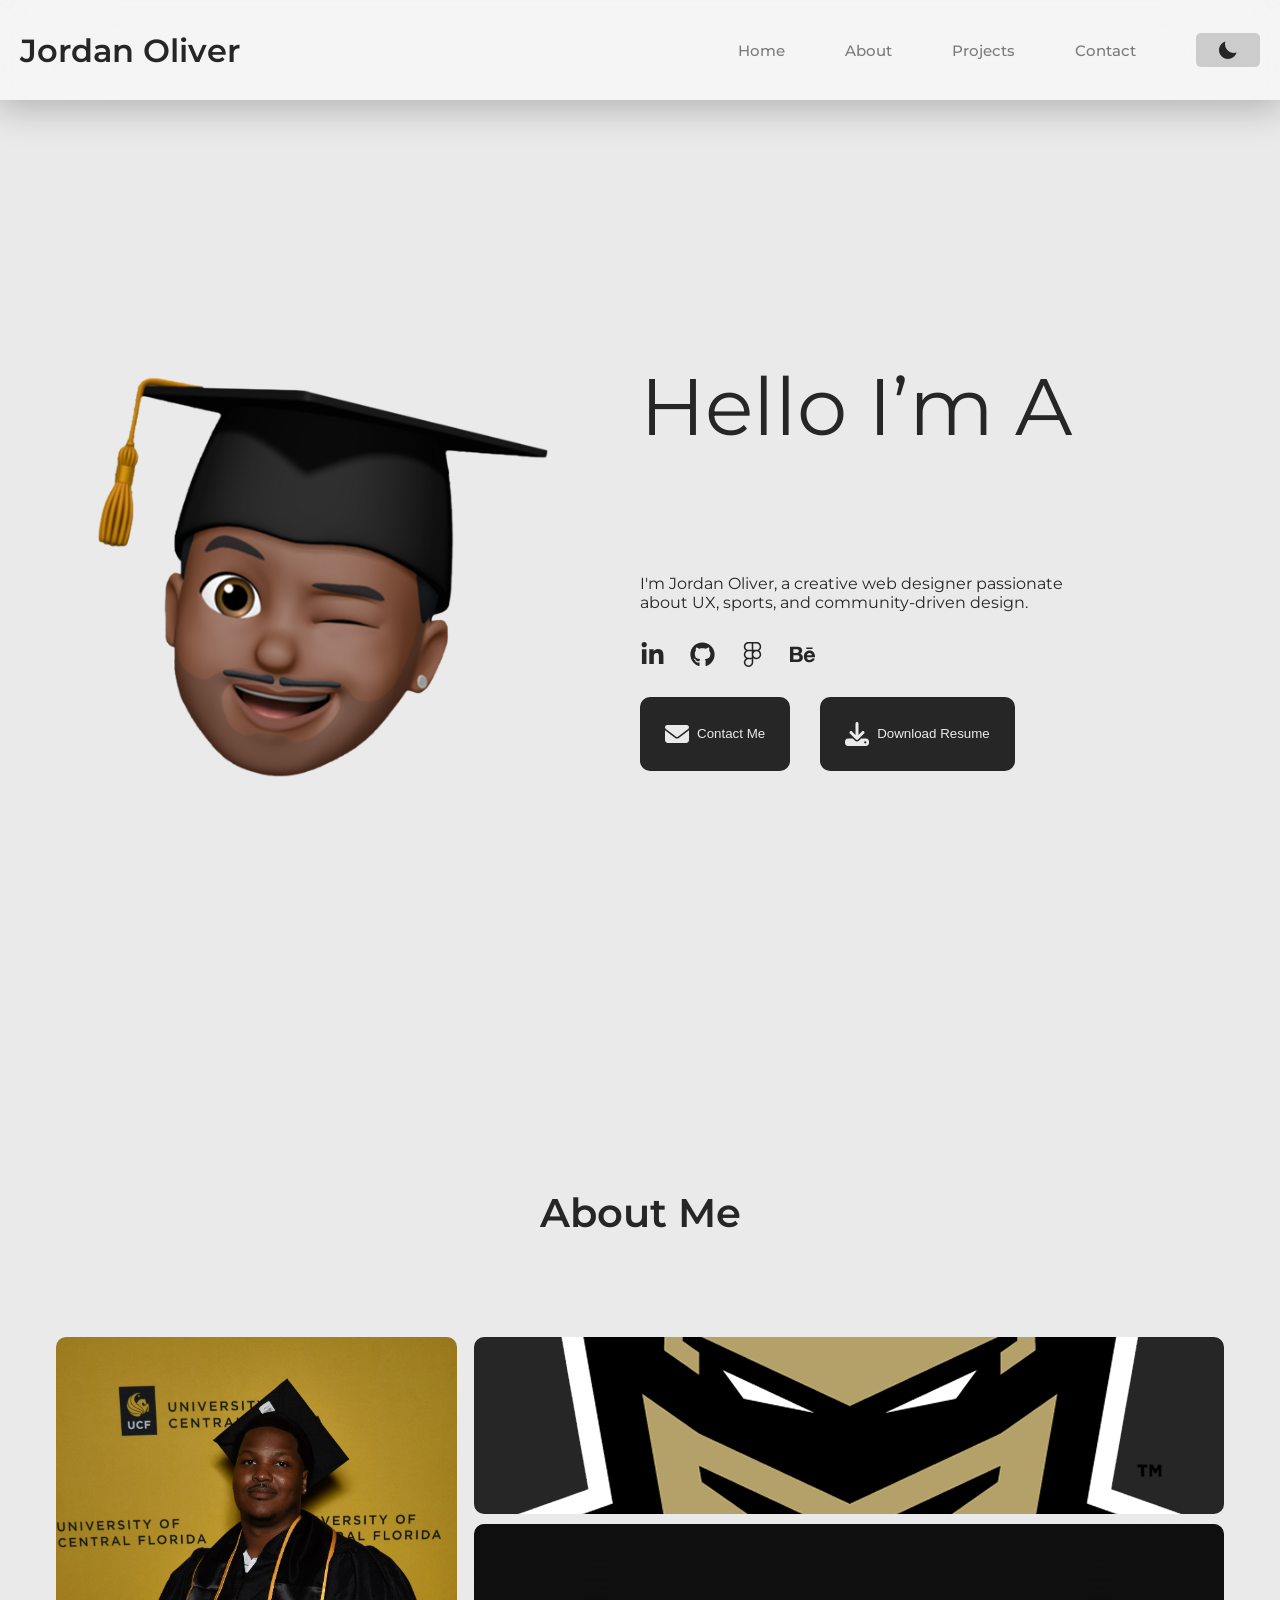
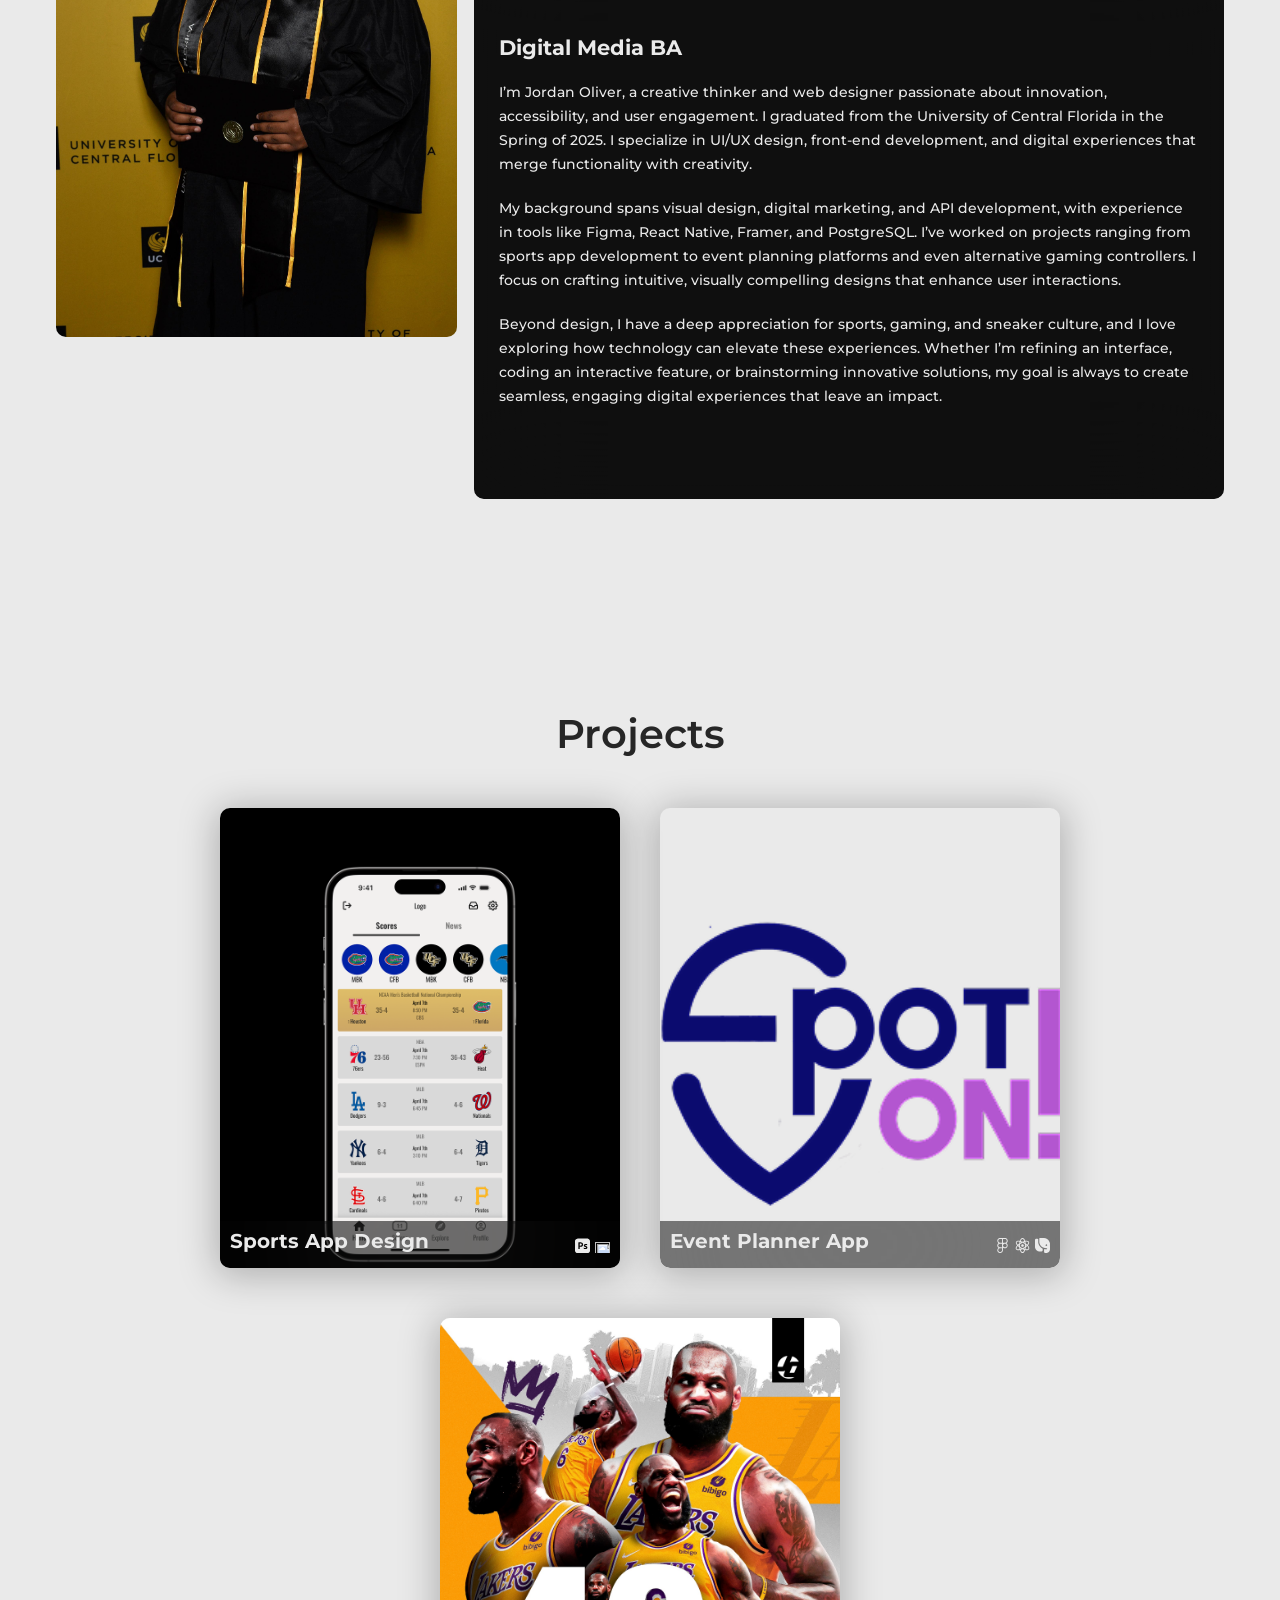
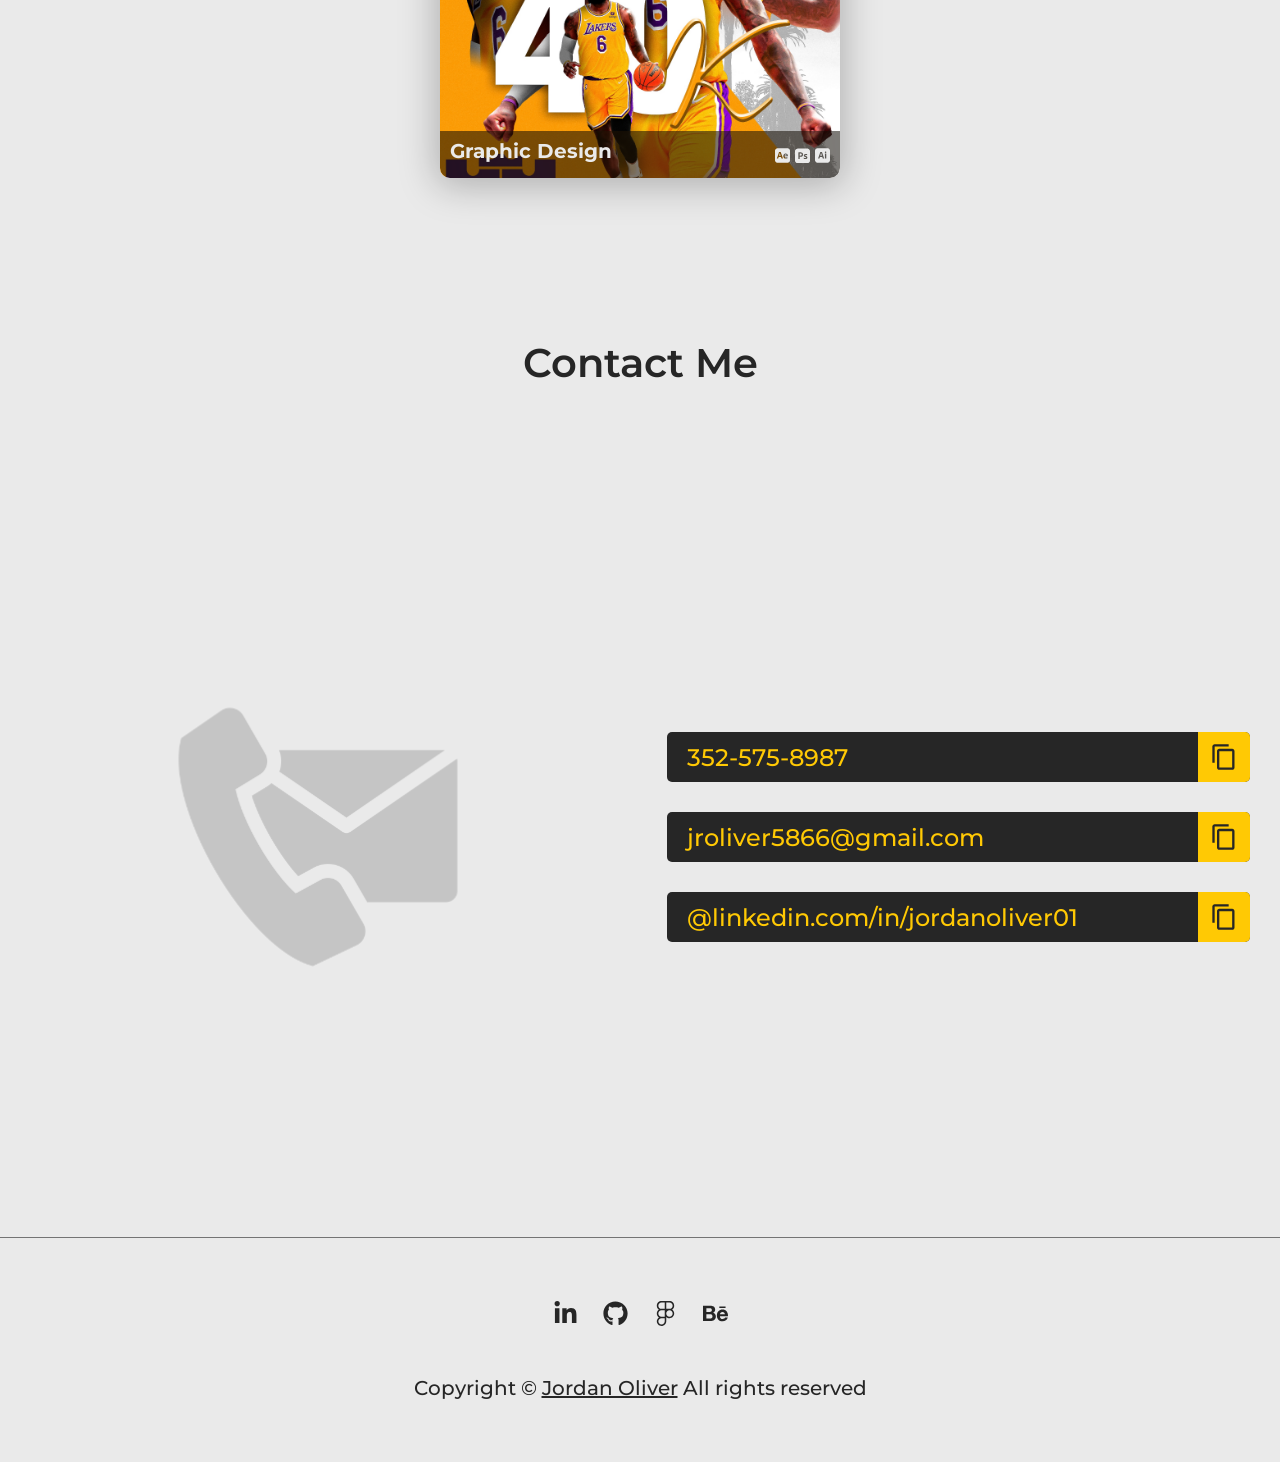
==== commit 27669231: "added padding to 'about-title'" ====
--- a/index.html
+++ b/index.html
@@ -189,7 +189,7 @@
             <div class="boxes-wrappers">
               <div class="text-wrapper">
                 <div class="about-container">
-                  <h1>Digital Media BA</h1>
+                  <h1 class="about-title">Digital Media BA</h1>
                   <p class="text">
                     I’m Jordan Oliver, a creative thinker and web designer
                     passionate about innovation, accessibility, and user
--- a/styles/style.css
+++ b/styles/style.css
@@ -686,6 +686,11 @@
   position: relative;
   font-weight: 500;
 }
+
+.about-title {
+padding-top: 40px;
+}
+
 .about-me-section {
   width: 100%;
   position: relative;
@@ -1460,9 +1465,8 @@
     color: var(--accent-color);
   }
 
-
   .hero-text {
-     padding: 20px 48px;
+    padding: 20px 48px;
   }
 
   .nav-menu {
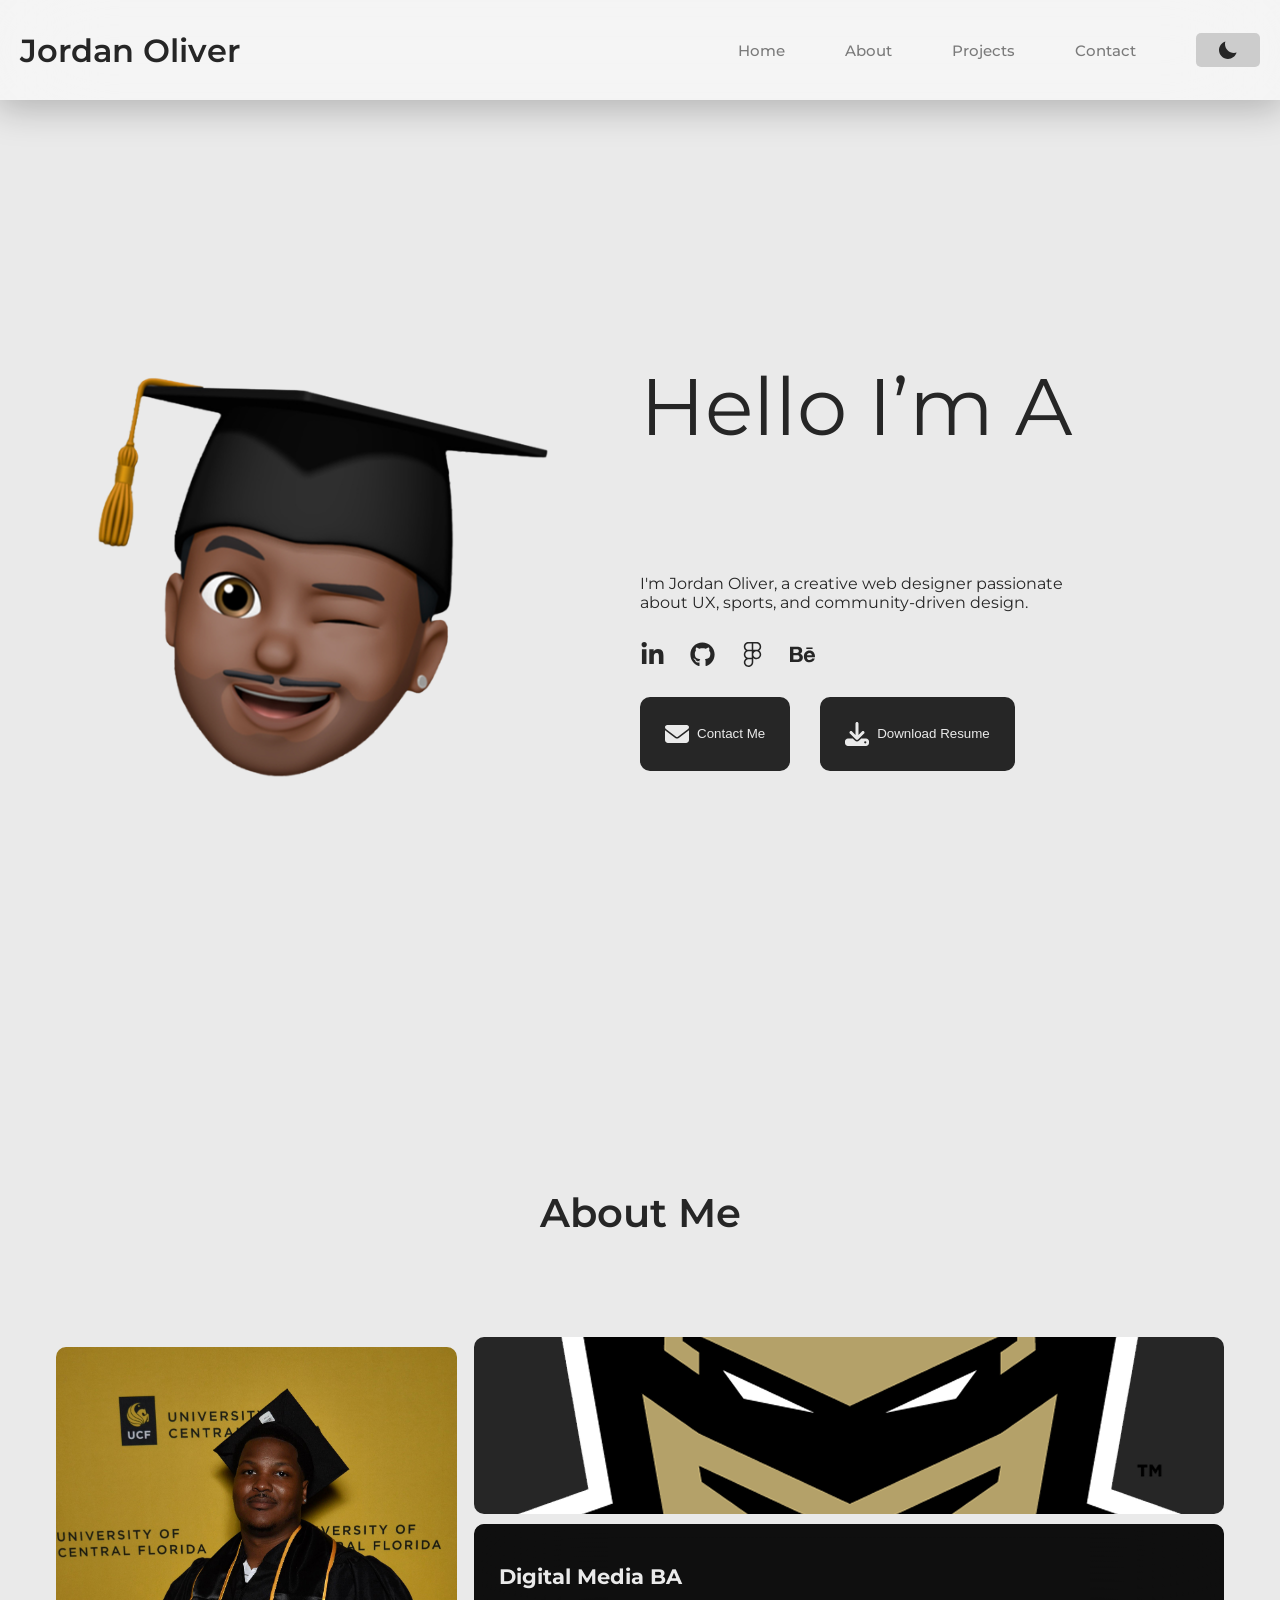
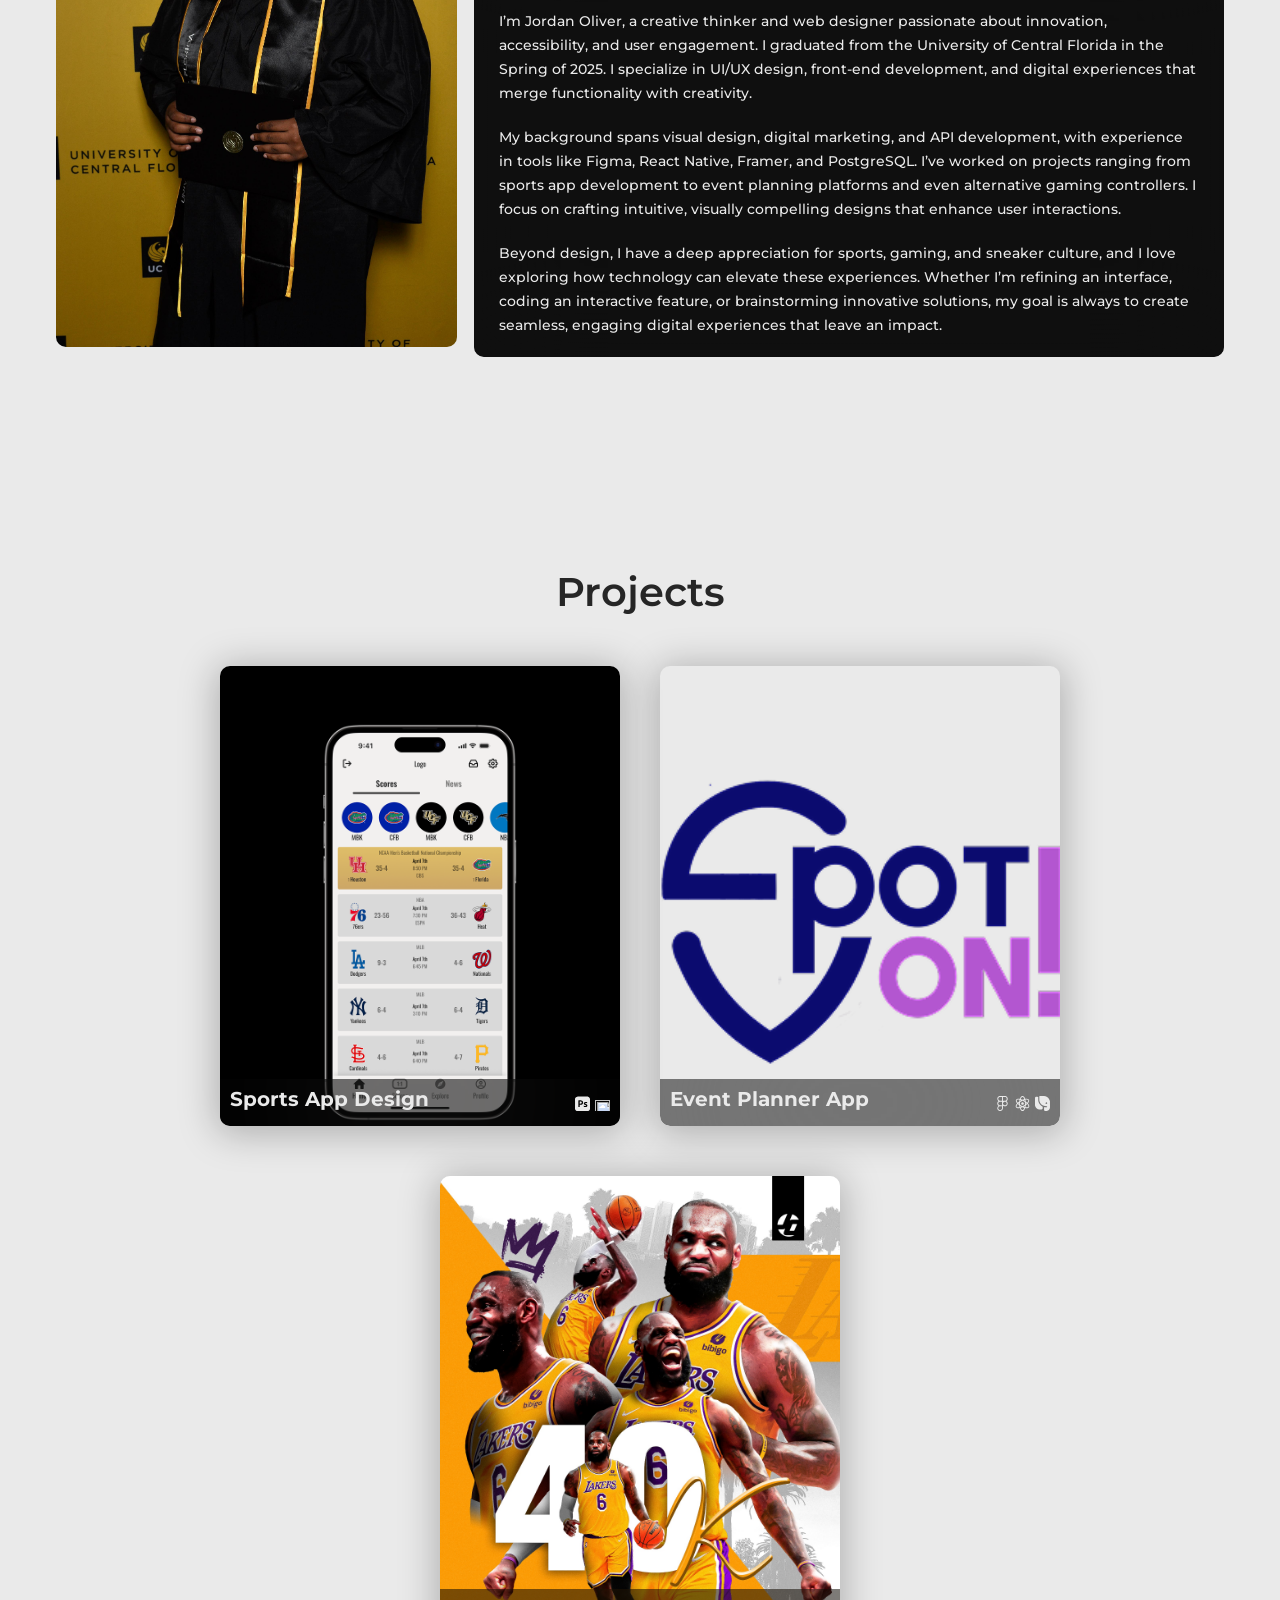
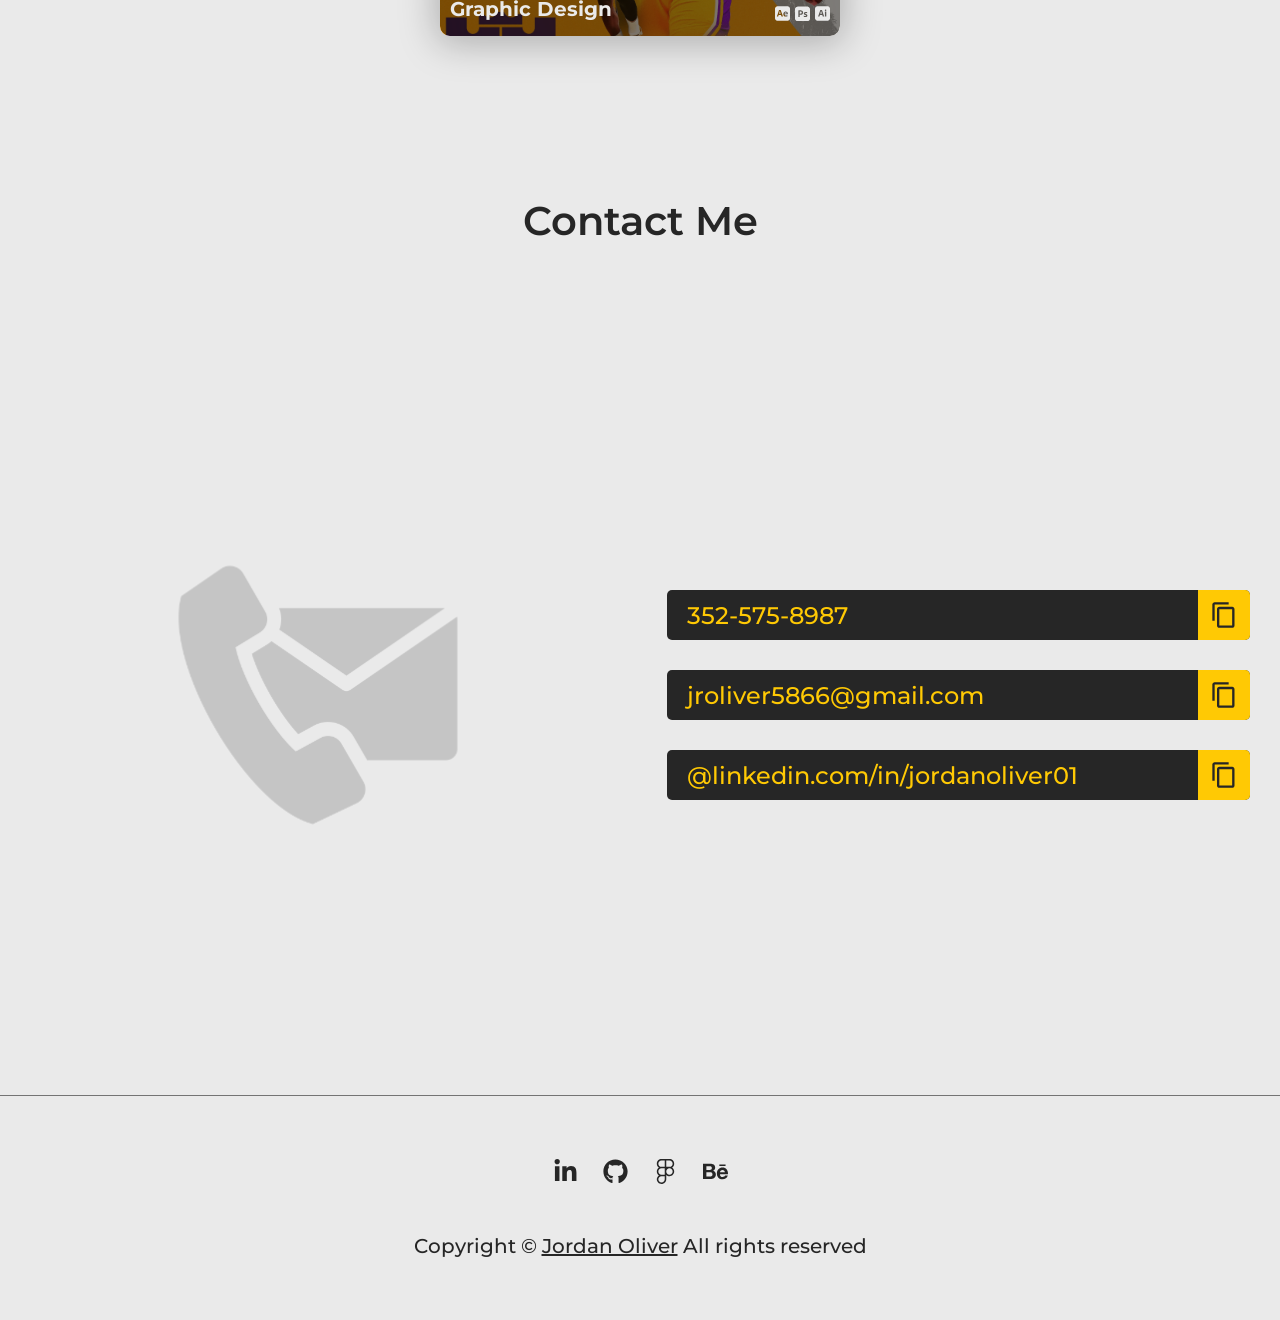
==== commit b2fc3f68: "Removed Music" ====
--- a/index.html
+++ b/index.html
@@ -5,6 +5,8 @@
     <meta name="viewport" content="width=device-width, initial-scale=1.0" />
     <title>Document</title>
     <link rel="stylesheet" href="./styles/style.css" />
+    <link rel="icon" href="./assets/Favicon.png" type="image/x-icon">
+
     <link
       rel="stylesheet"
       href="https://fonts.googleapis.com/css2?family=Montserrat:wght@400;500;600;700&display=swap"
@@ -171,15 +173,7 @@
             alt=""
             src="./assets/Gradphoto.jpg"
           />
-          <div class="music-embed-container">
-            <iframe
-              allow="autoplay *; encrypted-media *;"
-              frameborder="0"
-              sandbox="allow-forms allow-popups allow-same-origin allow-scripts allow-storage-access-by-user-activation allow-top-navigation-by-user-activation"
-              src="https://embed.music.apple.com/us/album/black-and-yellow/426754280?i=426754283"
-            >
-            </iframe>
-          </div>
+
         </div>
         <div class="info-container">
           <div class="banner-container">
@@ -193,9 +187,9 @@
                   <p class="text">
                     I’m Jordan Oliver, a creative thinker and web designer
                     passionate about innovation, accessibility, and user
-                    engagement. I graduated from the University
-                    of Central Florida in the Spring of 2025. I specialize in UI/UX design, front-end
-                    development, and digital experiences that merge
+                    engagement. I graduated from the University of Central
+                    Florida in the Spring of 2025. I specialize in UI/UX design,
+                    front-end development, and digital experiences that merge
                     functionality with creativity.
                   </p>
 
--- a/styles/style.css
+++ b/styles/style.css
@@ -294,7 +294,6 @@
   width: 100%;
   display: flex;
   flex-direction: column;
-  gap: 12px;
 }
 
 .music-embed-container {
@@ -595,6 +594,7 @@
   overflow: hidden;
   flex-shrink: 0;
   object-fit: cover;
+  object-position: 0 0;
 }
 .image-wrapper-icon {
   align-self: stretch;
@@ -688,7 +688,7 @@
 }
 
 .about-title {
-padding-top: 40px;
+  padding-top: 40px;
 }
 
 .about-me-section {
@@ -1171,7 +1171,8 @@
   }
 
   .portrait-container-icon {
-    height: 699px;
+    height: 100%;
+
     width: 100%;
   }
 
@@ -1188,10 +1189,12 @@
 
   .banner-container {
     width: 500px;
+    
   }
 
   .boxes-container {
     width: 500px;
+    
   }
 
   .contact-container {
@@ -1413,6 +1416,8 @@
 
   .portrait-container-icon {
     width: 100%;
+        height: 100%;
+
     object-fit: cover;
     object-position: 0 0;
   }
@@ -1610,6 +1615,8 @@
     width: 100%;
     object-fit: cover;
     object-position: 90% 20%;
+        height: 100%;
+
   }
 
   .banner-container {
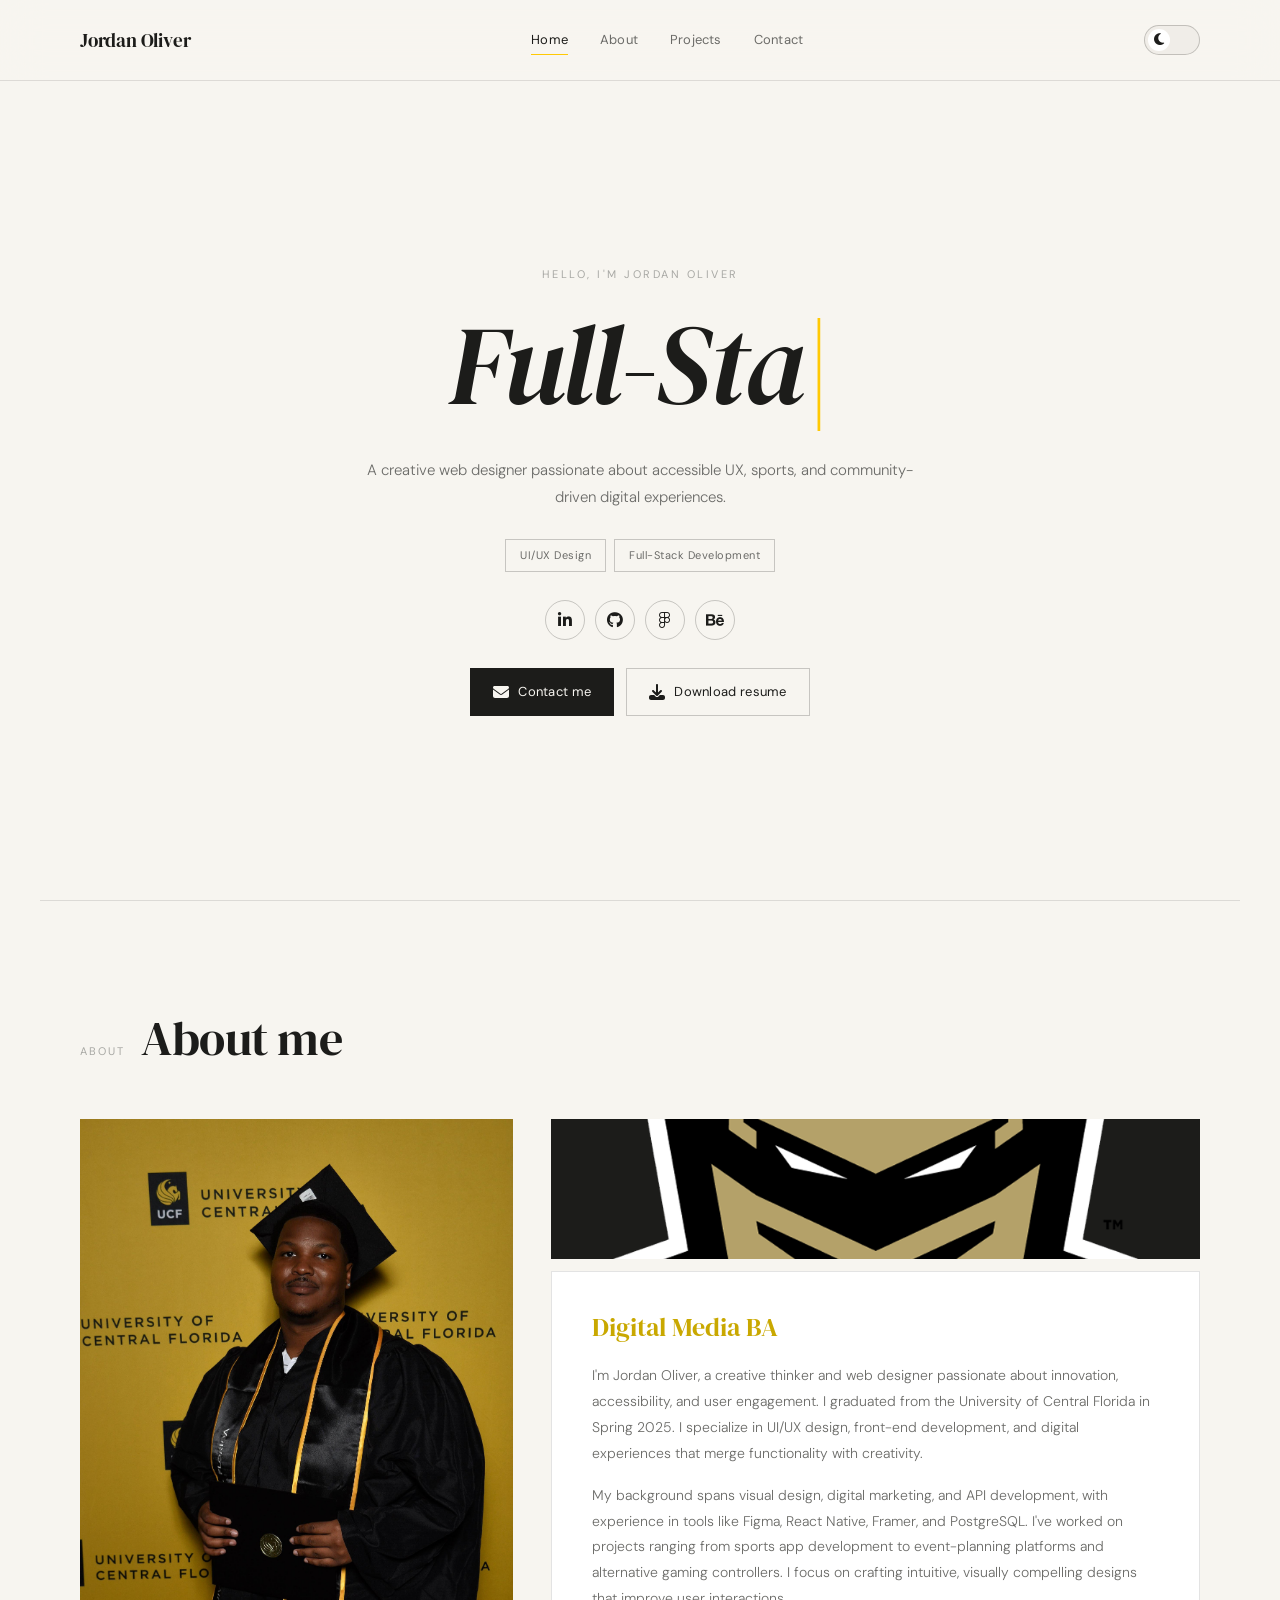
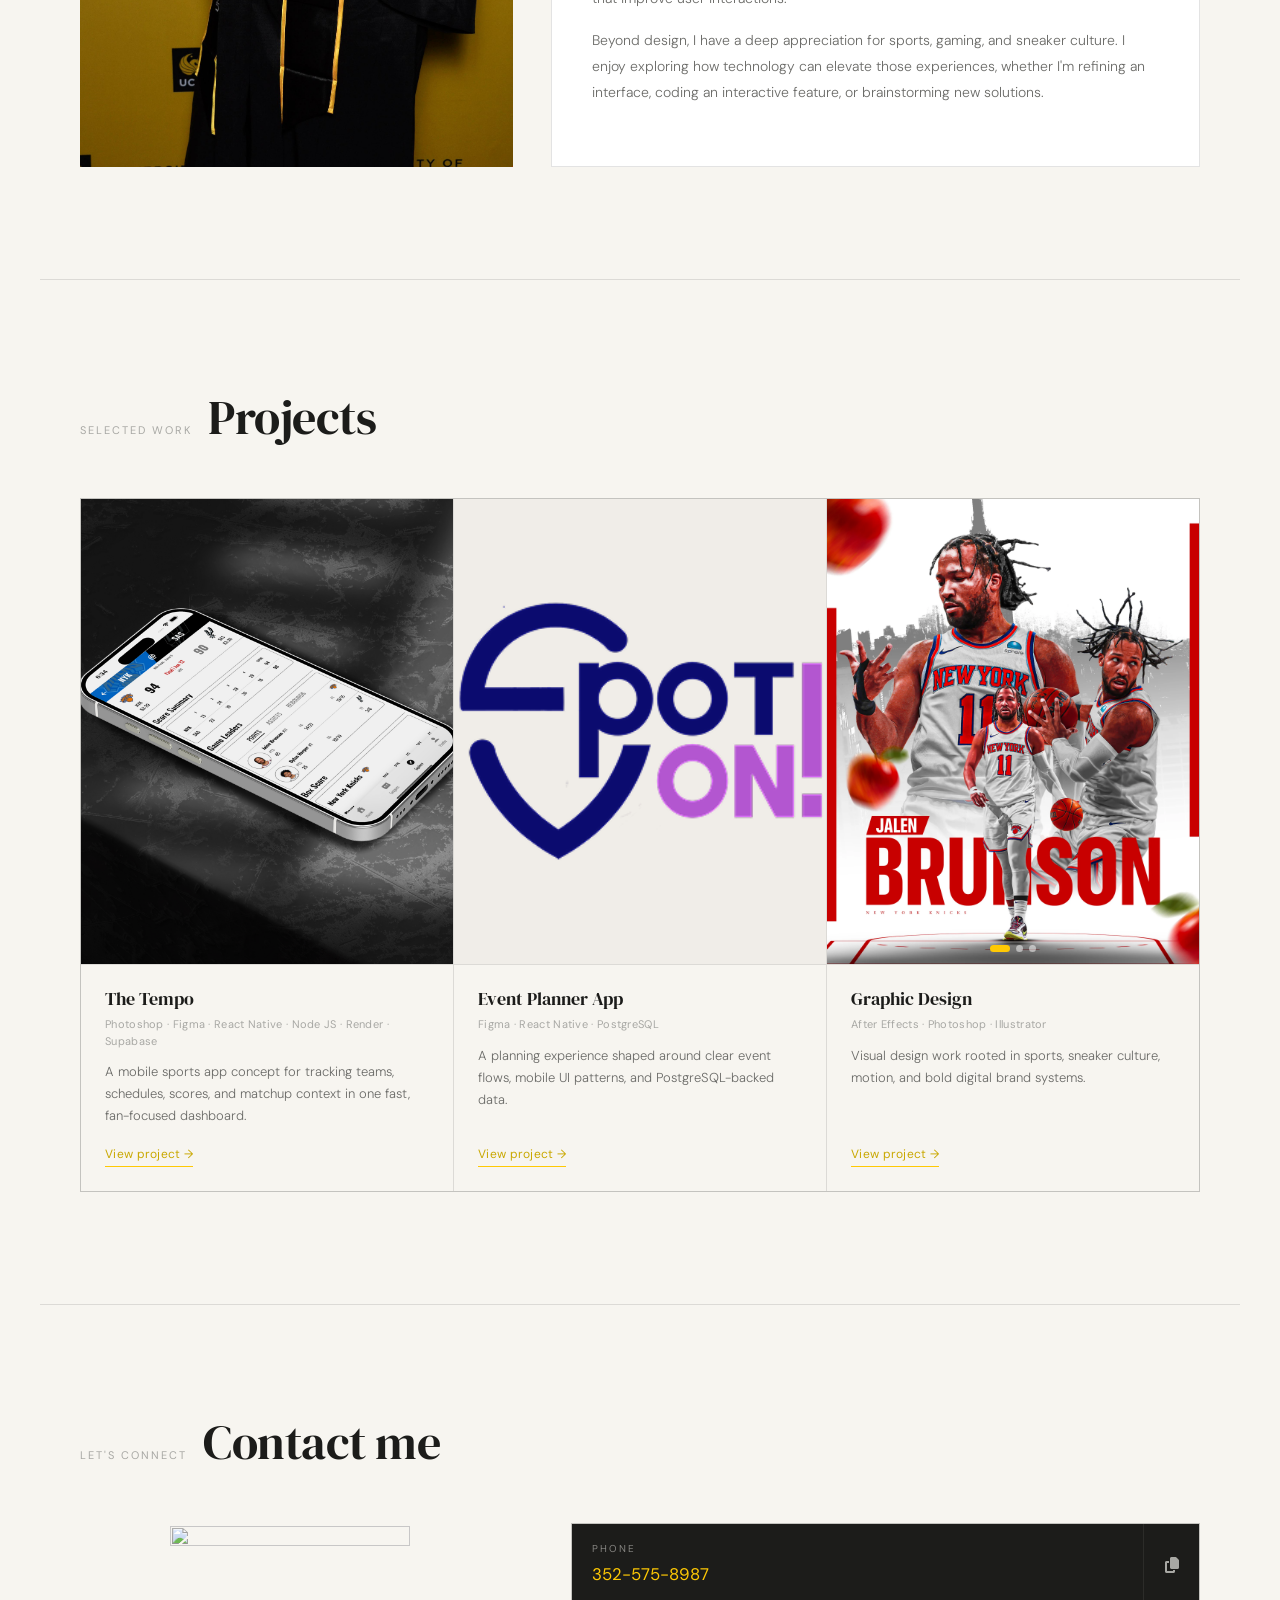
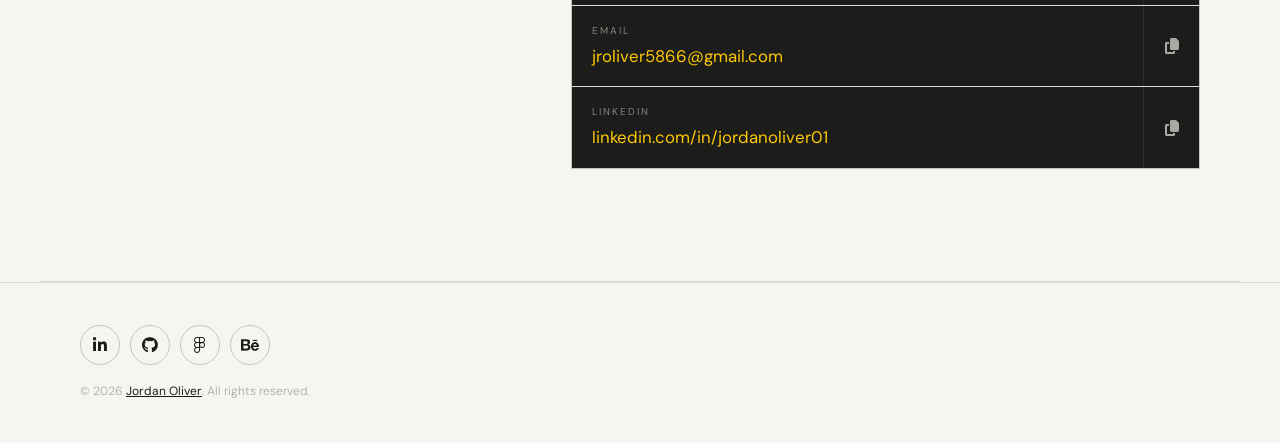
==== commit b3197d61: "Add new project pages for Event Planner App, Graphic Design, and The Tempo with detailed description" ====
--- a/index.html
+++ b/index.html
@@ -1,435 +1,641 @@
-<!DOCTYPE html>
+<!doctype html>
 <html lang="en">
   <head>
     <meta charset="UTF-8" />
     <meta name="viewport" content="width=device-width, initial-scale=1.0" />
-    <title>Document</title>
-    <link rel="stylesheet" href="./styles/style.css" />
-    <link rel="icon" href="./assets/Favicon.png" type="image/x-icon">
-
+    <meta
+      name="description"
+      content="Jordan Oliver is a UI/UX designer and front-end developer focused on sports app design, React Native, Figma, graphic design, and PostgreSQL-backed digital experiences."
+    />
+    <meta
+      name="keywords"
+      content="Jordan Oliver, UI UX designer, front-end developer, React Native, Figma, PostgreSQL, sports app design, graphic design"
+    />
+    <meta name="author" content="Jordan Oliver" />
+    <meta name="theme-color" content="#ffc904" />
+
+    <meta property="og:type" content="website" />
+    <meta
+      property="og:title"
+      content="Jordan Oliver | UI/UX Designer &amp; Front-End Developer"
+    />
+    <meta
+      property="og:description"
+      content="Portfolio for Jordan Oliver, focused on UI/UX design, front-end development, sports app design, React Native, Figma, graphic design, and PostgreSQL."
+    />
+    <meta property="og:image" content="./assets/portfolio-banner.png" />
+    <meta name="twitter:card" content="summary_large_image" />
+    <meta
+      name="twitter:title"
+      content="Jordan Oliver | UI/UX Designer &amp; Front-End Developer"
+    />
+    <meta
+      name="twitter:description"
+      content="UI/UX design, full-stack development, sports app design, React Native, Figma, graphic design, and PostgreSQL."
+    />
+    <meta name="twitter:image" content="./assets/portfolio-banner.png" />
+
+    <title>Jordan Oliver | UI/UX Designer &amp; Full-Stack Developer</title>
+
+    <script>
+      (() => {
+        try {
+          const savedTheme = localStorage.getItem("theme");
+          const prefersDark = window.matchMedia(
+            "(prefers-color-scheme: dark)",
+          ).matches;
+          if (savedTheme === "dark" || (!savedTheme && prefersDark)) {
+            document.documentElement.dataset.theme = "dark";
+          }
+        } catch {
+          /* Theme preference is optional. */
+        }
+      })();
+    </script>
+
+    <link rel="icon" href="./assets/site-favicon.png" type="image/png" />
+    <link rel="apple-touch-icon" href="./assets/site-favicon.png" />
+    <link rel="preconnect" href="https://fonts.googleapis.com" />
+    <link rel="preconnect" href="https://fonts.gstatic.com" crossorigin />
     <link
       rel="stylesheet"
-      href="https://fonts.googleapis.com/css2?family=Montserrat:wght@400;500;600;700&display=swap"
+      href="https://fonts.googleapis.com/css2?family=DM+Sans:ital,opsz,wght@0,9..40,300;0,9..40,400;0,9..40,500;1,9..40,300&family=DM+Serif+Display:ital@0;1&display=swap"
     />
     <link
       rel="stylesheet"
       href="https://cdnjs.cloudflare.com/ajax/libs/font-awesome/6.5.0/css/all.min.css"
     />
-
-    <script defer src="script/script.js"></script>
-    <script src="https://cdnjs.cloudflare.com/ajax/libs/typed.js/2.0.10/typed.js"></script>
+    <link rel="stylesheet" href="./styles/style.css" />
+
+    <script defer src="./script/script.js"></script>
   </head>
   <body>
-    <nav id="navbar">
-      <div class="name-wrapper">
-        <h1 class="jordan-oliver">Jordan Oliver</h1>
-      </div>
-      <div class="nav-container">
-        <div class="nav-menu">
-          <ul id="links-wrapper">
-            <li class="home-link-container">
-              <a href="#home" class="links">Home</a>
-            </li>
-            <li class="about-link-container">
-              <a href="#about" class="links">About</a>
-            </li>
-            <li class="projects-link-container">
-              <a href="#projects" class="links">Projects</a>
-            </li>
-            <li class="contact-link-container">
-              <a href="#contact" class="links">Contact</a>
-            </li>
+    <a class="skip-link" href="#main-content">Skip to main content</a>
+
+    <header class="site-header">
+      <nav id="navbar" class="navbar" aria-label="Primary navigation">
+        <a class="brand" href="#home" aria-label="Jordan Oliver home"
+          >Jordan Oliver</a
+        >
+
+        <ul class="nav-menu" id="primary-navigation">
+          <li><a href="#home" class="nav-link">Home</a></li>
+          <li><a href="#about" class="nav-link">About</a></li>
+          <li><a href="#projects" class="nav-link">Projects</a></li>
+          <li><a href="#contact" class="nav-link">Contact</a></li>
+        </ul>
+
+        <div class="nav-actions">
+          <button
+            class="menu-toggle"
+            id="menuToggle"
+            type="button"
+            aria-controls="primary-navigation"
+            aria-expanded="false"
+            aria-label="Open navigation menu"
+          >
+            <span class="menu-line"></span>
+            <span class="menu-line"></span>
+            <span class="menu-line"></span>
+          </button>
+
+          <button
+            class="theme-toggle"
+            id="darkLightModeButton"
+            type="button"
+            aria-label="Switch to dark mode"
+            aria-pressed="false"
+          >
+            <i
+              class="theme-toggle-icon fa-solid fa-moon"
+              aria-hidden="true"
+            ></i>
+          </button>
+        </div>
+      </nav>
+    </header>
+
+    <main id="main-content">
+      <section id="home" class="hero-section" aria-labelledby="home-heading">
+        <div class="hero-content">
+          <p class="eyebrow">Hello, I'm Jordan Oliver</p>
+
+          <h1 id="home-heading" class="headline">
+            <span class="multiText">UI/UX Designer</span>
+          </h1>
+
+          <p class="hero-text">
+            A creative web designer passionate about accessible UX, sports, and
+            community-driven digital experiences.
+          </p>
+
+          <ul class="hero-meta" aria-label="Core skills">
+            <li>UI/UX Design</li>
+            <li>Full-Stack Development</li>
           </ul>
-        </div>
-        <div class="btns">
-          <div class="burger">
-            <div class="top"></div>
-            <div class="mid"></div>
-            <div class="btm"></div>
-          </div>
-          <li class="button-container">
-            <button class="darklight-mode-button" id="darkLightModeButton">
-              <img
-                class="environment-moon"
-                alt=""
-                src="./assets/Dark/Environment/Moon.svg"
-              />
-            </button>
-          </li>
-        </div>
-      </div>
-    </nav>
-
-    <!-- Hero Section -->
-    <section id="home" class="hero-section">
-      <div class="right-column">
-        <div class="photo-container">
-          <img class="image-20-icon" alt="" src="./assets/image 20.png" />
-        </div>
-      </div>
-      <div class="left-column">
-        <div class="introduction-container">
-          <div class="hero-box-container">
-            <div class="hello-container">
-              <div class="hello-im-a">Hello I’m A</div>
-              <div class="headline">
-                <span class="multiText"></span>
-              </div>
-            </div>
-            <div class="text-container">
-              <p class="hero-text">
-                I'm Jordan Oliver, a creative web designer passionate about UX,
-                sports, and community-driven design.
-              </p>
-            </div>
-          </div>
-          <div class="icon-container">
-            <div class="application-icons">
-              <svg
-                class="svg-icons"
-                xmlns="http://www.w3.org/2000/svg"
-                viewBox="0 0 448 512"
-              >
+
+          <ul class="social-list" aria-label="Social profiles">
+            <li>
+              <a
+                class="social-link"
+                href="https://www.linkedin.com/in/jordanoliver01/"
+                target="_blank"
+                rel="noopener noreferrer"
+                aria-label="Jordan Oliver on LinkedIn"
+              >
+                <i class="fa-brands fa-linkedin-in" aria-hidden="true"></i>
+              </a>
+            </li>
+            <li>
+              <a
+                class="social-link"
+                href="https://github.com/thejordanoliver"
+                target="_blank"
+                rel="noopener noreferrer"
+                aria-label="Jordan Oliver on GitHub"
+              >
+                <i class="fa-brands fa-github" aria-hidden="true"></i>
+              </a>
+            </li>
+            <li>
+              <a
+                class="social-link"
+                href="https://www.figma.com/@thejordanoliver"
+                target="_blank"
+                rel="noopener noreferrer"
+                aria-label="Jordan Oliver on Figma"
+              >
+                <i class="fa-brands fa-figma" aria-hidden="true"></i>
+              </a>
+            </li>
+            <li>
+              <a
+                class="social-link"
+                href="https://www.behance.net/thejordanoliver"
+                target="_blank"
+                rel="noopener noreferrer"
+                aria-label="Jordan Oliver on Behance"
+              >
+                <i class="fa-brands fa-behance" aria-hidden="true"></i>
+              </a>
+            </li>
+          </ul>
+
+          <div class="cta-container">
+            <a class="hero-button" href="#contact">
+              <svg class="button-icon" viewBox="0 0 512 512" aria-hidden="true">
                 <path
-                  d="M100.3 448H7.4V148.9h92.9zM53.8 108.1C24.1 108.1 0 83.5 0 53.8a53.8 53.8 0 0 1 107.6 0c0 29.7-24.1 54.3-53.8 54.3zM447.9 448h-92.7V302.4c0-34.7-.7-79.2-48.3-79.2-48.3 0-55.7 37.7-55.7 76.7V448h-92.8V148.9h89.1v40.8h1.3c12.4-23.5 42.7-48.3 87.9-48.3 94 0 111.3 61.9 111.3 142.3V448z"
+                  d="M48 64C21.5 64 0 85.5 0 112c0 15.1 7.1 29.3 19.2 38.4l217.6 163.2c11.4 8.5 27 8.5 38.4 0l217.6-163.2c12.1-9.1 19.2-23.3 19.2-38.4c0-26.5-21.5-48-48-48H48zM0 176v208c0 35.3 28.7 64 64 64h384c35.3 0 64-28.7 64-64V176L294.4 339.2c-22.8 17.1-54 17.1-76.8 0L0 176z"
                 />
               </svg>
-            </div>
-            <div class="application-icons1">
-              <svg
-                class="svg-icons"
-                xmlns="http://www.w3.org/2000/svg"
-                viewBox="0 0 496 512"
-              >
+              Contact me
+            </a>
+            <a
+              class="hero-button"
+              id="downloadResumeBtn"
+              href="./assets/jordan-oliver-resume.pdf"
+              download="Jordan-Oliver-Resume.pdf"
+            >
+              <svg class="button-icon" viewBox="0 0 512 512" aria-hidden="true">
                 <path
-                  d="M165.9 397.4c0 2-2.3 3.6-5.2 3.6-3.3 .3-5.6-1.3-5.6-3.6 0-2 2.3-3.6 5.2-3.6 3-.3 5.6 1.3 5.6 3.6zm-31.1-4.5c-.7 2 1.3 4.3 4.3 4.9 2.6 1 5.6 0 6.2-2s-1.3-4.3-4.3-5.2c-2.6-.7-5.5 .3-6.2 2.3zm44.2-1.7c-2.9 .7-4.9 2.6-4.6 4.9 .3 2 2.9 3.3 5.9 2.6 2.9-.7 4.9-2.6 4.6-4.6-.3-1.9-3-3.2-5.9-2.9zM244.8 8C106.1 8 0 113.3 0 252c0 110.9 69.8 205.8 169.5 239.2 12.8 2.3 17.3-5.6 17.3-12.1 0-6.2-.3-40.4-.3-61.4 0 0-70 15-84.7-29.8 0 0-11.4-29.1-27.8-36.6 0 0-22.9-15.7 1.6-15.4 0 0 24.9 2 38.6 25.8 21.9 38.6 58.6 27.5 72.9 20.9 2.3-16 8.8-27.1 16-33.7-55.9-6.2-112.3-14.3-112.3-110.5 0-27.5 7.6-41.3 23.6-58.9-2.6-6.5-11.1-33.3 2.6-67.9 20.9-6.5 69 27 69 27 20-5.6 41.5-8.5 62.8-8.5s42.8 2.9 62.8 8.5c0 0 48.1-33.6 69-27 13.7 34.7 5.2 61.4 2.6 67.9 16 17.7 25.8 31.5 25.8 58.9 0 96.5-58.9 104.2-114.8 110.5 9.2 7.9 17 22.9 17 46.4 0 33.7-.3 75.4-.3 83.6 0 6.5 4.6 14.4 17.3 12.1C428.2 457.8 496 362.9 496 252 496 113.3 383.5 8 244.8 8zM97.2 352.9c-1.3 1-1 3.3 .7 5.2 1.6 1.6 3.9 2.3 5.2 1 1.3-1 1-3.3-.7-5.2-1.6-1.6-3.9-2.3-5.2-1zm-10.8-8.1c-.7 1.3 .3 2.9 2.3 3.9 1.6 1 3.6 .7 4.3-.7 .7-1.3-.3-2.9-2.3-3.9-2-.6-3.6-.3-4.3 .7zm32.4 35.6c-1.6 1.3-1 4.3 1.3 6.2 2.3 2.3 5.2 2.6 6.5 1 1.3-1.3 .7-4.3-1.3-6.2-2.2-2.3-5.2-2.6-6.5-1zm-11.4-14.7c-1.6 1-1.6 3.6 0 5.9 1.6 2.3 4.3 3.3 5.6 2.3 1.6-1.3 1.6-3.9 0-6.2-1.4-2.3-4-3.3-5.6-2z"
+                  d="M288 32c0-17.7-14.3-32-32-32s-32 14.3-32 32v242.7l-73.4-73.4c-12.5-12.5-32.8-12.5-45.3 0s-12.5 32.8 0 45.3l128 128c12.5 12.5 32.8 12.5 45.3 0l128-128c12.5-12.5 12.5-32.8 0-45.3s-32.8-12.5-45.3 0L288 274.7V32zM64 352c-35.3 0-64 28.7-64 64v32c0 35.3 28.7 64 64 64h384c35.3 0 64-28.7 64-64v-32c0-35.3-28.7-64-64-64H346.5l-45.3 45.3c-25 25-65.5 25-90.5 0L165.5 352H64z"
                 />
               </svg>
-            </div>
-            <div class="application-icons2">
-              <svg
-                class="svg-icons"
-                xmlns="http://www.w3.org/2000/svg"
-                viewBox="0 0 384 512"
-              >
-                <path
-                  d="M14 95.8C14 42.9 56.9 0 109.8 0H274.2C327.1 0 370 42.9 370 95.8C370 129.3 352.8 158.8 326.7 175.9C352.8 193 370 222.5 370 256C370 308.9 327.1 351.8 274.2 351.8H272.1C247.3 351.8 224.7 342.4 207.7 326.9V415.2C207.7 468.8 163.7 512 110.3 512C57.5 512 14 469.2 14 416.2C14 382.7 31.2 353.2 57.2 336.1C31.2 319 14 289.5 14 256C14 222.5 31.2 193 57.2 175.9C31.2 158.8 14 129.3 14 95.8zM176.3 191.6H109.8C74.2 191.6 45.4 220.4 45.4 256C45.4 291.4 74 320.2 109.4 320.4C109.5 320.4 109.7 320.4 109.8 320.4H176.3V191.6zM207.7 256C207.7 291.6 236.5 320.4 272.1 320.4H274.2C309.7 320.4 338.6 291.6 338.6 256C338.6 220.4 309.7 191.6 274.2 191.6H272.1C236.5 191.6 207.7 220.4 207.7 256zM109.8 351.8C109.7 351.8 109.5 351.8 109.4 351.8C74 352 45.4 380.8 45.4 416.2C45.4 451.7 74.6 480.6 110.3 480.6C146.6 480.6 176.3 451.2 176.3 415.2V351.8H109.8zM109.8 31.4C74.2 31.4 45.4 60.2 45.4 95.8C45.4 131.4 74.2 160.2 109.8 160.2H176.3V31.4H109.8zM207.7 160.2H274.2C309.7 160.2 338.6 131.4 338.6 95.8C338.6 60.2 309.7 31.4 274.2 31.4H207.7V160.2z"
+              Download resume
+            </a>
+          </div>
+        </div>
+      </section>
+
+      <section
+        id="about"
+        class="about-me-section"
+        aria-labelledby="about-heading"
+      >
+        <div class="section-header">
+          <p class="section-kicker">About</p>
+          <h2 id="about-heading">About me</h2>
+        </div>
+
+        <div class="about-me-container">
+          <figure class="portrait-container">
+            <img
+              class="portrait-image"
+              src="./assets/jordan-oliver-grad-photo.jpg"
+              alt="Jordan Oliver in graduation cap and gown"
+              width="2406"
+              height="3600"
+              loading="lazy"
+              decoding="async"
+            />
+          </figure>
+
+          <div class="info-container">
+            <img
+              class="banner-image"
+              src="./assets/portfolio-banner.png"
+              alt="Jordan Oliver design banner"
+              width="903"
+              height="177"
+              loading="lazy"
+              decoding="async"
+            />
+
+            <div class="about-card">
+              <h3>Digital Media BA</h3>
+              <p>
+                I'm Jordan Oliver, a creative thinker and web designer
+                passionate about innovation, accessibility, and user engagement.
+                I graduated from the University of Central Florida in Spring
+                2025. I specialize in UI/UX design, front-end development, and
+                digital experiences that merge functionality with creativity.
+              </p>
+              <p>
+                My background spans visual design, digital marketing, and API
+                development, with experience in tools like Figma, React Native,
+                Framer, and PostgreSQL. I've worked on projects ranging from
+                sports app development to event-planning platforms and
+                alternative gaming controllers. I focus on crafting intuitive,
+                visually compelling designs that improve user interactions.
+              </p>
+              <p>
+                Beyond design, I have a deep appreciation for sports, gaming,
+                and sneaker culture. I enjoy exploring how technology can
+                elevate those experiences, whether I'm refining an interface,
+                coding an interactive feature, or brainstorming new solutions.
+              </p>
+            </div>
+          </div>
+        </div>
+      </section>
+
+      <section
+        id="projects"
+        class="projects-section"
+        aria-labelledby="projects-heading"
+      >
+        <div class="section-header">
+          <p class="section-kicker">Selected Work</p>
+          <h2 id="projects-heading">Projects</h2>
+        </div>
+
+        <div class="project-container">
+          <article class="project-card">
+            <div
+              class="project-slideshow"
+              data-slideshow
+              aria-label="The Tempo project images"
+            >
+              <div class="project-slides">
+                <img
+                  class="project-image project-slide is-active"
+                  data-slide
+                              src="../assets/projects/the-tempo/the-tempo-preview-01.webp"
+                  alt="The Tempo sports app dashboard mockup"
+                  width="2048"
+                  height="1152"
+                  loading="lazy"
+                  decoding="async"
                 />
-              </svg>
-            </div>
-            <div class="application-icons3">
-              <svg
-                class="svg-icons"
-                xmlns="http://www.w3.org/2000/svg"
-                viewBox="0 0 576 512"
-              >
-                <path
-                  d="M232 237.2c31.8-15.2 48.4-38.2 48.4-74 0-70.6-52.6-87.8-113.3-87.8H0v354.4h171.8c64.4 0 124.9-30.9 124.9-102.9 0-44.5-21.1-77.4-64.7-89.7zM77.9 135.9H151c28.1 0 53.4 7.9 53.4 40.5 0 30.1-19.7 42.2-47.5 42.2h-79v-82.7zm83.3 233.7H77.9V272h84.9c34.3 0 56 14.3 56 50.6 0 35.8-25.9 47-57.6 47zm358.5-240.7H376V94h143.7v34.9zM576 305.2c0-75.9-44.4-139.2-124.9-139.2-78.2 0-131.3 58.8-131.3 135.8 0 79.9 50.3 134.7 131.3 134.7 61.3 0 101-27.6 120.1-86.3H509c-6.7 21.9-34.3 33.5-55.7 33.5-41.3 0-63-24.2-63-65.3h185.1c.3-4.2 .6-8.7 .6-13.2zM390.4 274c2.3-33.7 24.7-54.8 58.5-54.8 35.4 0 53.2 20.8 56.2 54.8H390.4z"
+              </div>
+              <div
+                class="slideshow-dots"
+                data-slide-dots
+                aria-label="Choose project image"
+                hidden
+              ></div>
+            </div>
+
+            <div class="project-card-body">
+              <header class="project-card-heading">
+                <h3>
+                  <a class="project-title-link" href="./projects/the-tempo.html"
+                    >The Tempo</a
+                  >
+                </h3>
+                <p class="project-tools">
+                  Photoshop &middot; Figma &middot; React Native &middot; Node
+                  JS &middot; Render &middot; Supabase
+                </p>
+              </header>
+              <p>
+                A mobile sports app concept for tracking teams, schedules,
+                scores, and matchup context in one fast, fan-focused dashboard.
+              </p>
+              <a
+                class="project-card-cta"
+                href="./projects/the-tempo.html"
+                aria-label="View The Tempo sports app project"
+              >
+                View project &rarr;
+              </a>
+            </div>
+          </article>
+
+          <article class="project-card">
+            <div
+              class="project-slideshow"
+              data-slideshow
+              aria-label="Event Planner App project images"
+            >
+              <div class="project-slides">
+                <img
+                  class="project-image project-slide is-active"
+                  data-slide
+                  src="./assets/spoton-event-planner.png"
+                  alt="SpotOn event planner app interface"
+                  width="300"
+                  height="351"
+                  loading="lazy"
+                  decoding="async"
                 />
-              </svg>
-            </div>
+              </div>
+              <div
+                class="slideshow-dots"
+                data-slide-dots
+                aria-label="Choose project image"
+                hidden
+              ></div>
+            </div>
+
+            <div class="project-card-body">
+              <header class="project-card-heading">
+                <h3>
+                  <a
+                    class="project-title-link"
+                    href="./projects/event-planner-app.html"
+                    >Event Planner App</a
+                  >
+                </h3>
+                <p class="project-tools">
+                  Figma &middot; React Native &middot; PostgreSQL
+                </p>
+              </header>
+              <p>
+                A planning experience shaped around clear event flows, mobile UI
+                patterns, and PostgreSQL-backed data.
+              </p>
+              <a
+                class="project-card-cta"
+                href="./projects/event-planner-app.html"
+                aria-label="View Event Planner App project"
+              >
+                View project &rarr;
+              </a>
+            </div>
+          </article>
+
+          <article class="project-card">
+            <div
+              class="project-slideshow"
+              data-slideshow
+              aria-label="Graphic Design project images"
+            >
+              <div class="project-slides">
+                <img
+                  class="project-image project-slide is-active"
+                  data-slide
+                  src="./assets/projects/graphic-design/design-01.webp"
+                  alt="Graphic design poster 1 by Jordan Oliver"
+                  width="2000"
+                  height="2500"
+                  loading="lazy"
+                  decoding="async"
+                />
+                <img
+                  class="project-image project-slide"
+                  data-slide
+                  src="./assets/projects/graphic-design/design-02.webp"
+                  alt="Graphic design poster 2 by Jordan Oliver"
+                  width="2000"
+                  height="2500"
+                  loading="lazy"
+                  decoding="async"
+                />
+                <img
+                  class="project-image project-slide"
+                  data-slide
+                  src="./assets/projects/graphic-design/design-03.webp"
+                  alt="Graphic design poster 3 by Jordan Oliver"
+                  width="2000"
+                  height="2500"
+                  loading="lazy"
+                  decoding="async"
+                />
+              </div>
+              <div
+                class="slideshow-dots"
+                data-slide-dots
+                aria-label="Choose project image"
+              >
+                <button
+                  class="slideshow-dot is-active"
+                  type="button"
+                  data-slide-dot
+                  aria-label="Show slide 1"
+                  aria-pressed="true"
+                ></button>
+                <button
+                  class="slideshow-dot"
+                  type="button"
+                  data-slide-dot
+                  aria-label="Show slide 2"
+                  aria-pressed="false"
+                ></button>
+                <button
+                  class="slideshow-dot"
+                  type="button"
+                  data-slide-dot
+                  aria-label="Show slide 3"
+                  aria-pressed="false"
+                ></button>
+              </div>
+            </div>
+
+            <div class="project-card-body">
+              <header class="project-card-heading">
+                <h3>
+                  <a
+                    class="project-title-link"
+                    href="./projects/graphic-design.html"
+                    >Graphic Design</a
+                  >
+                </h3>
+                <p class="project-tools">
+                  After Effects &middot; Photoshop &middot; Illustrator
+                </p>
+              </header>
+              <p>
+                Visual design work rooted in sports, sneaker culture, motion,
+                and bold digital brand systems.
+              </p>
+              <a
+                class="project-card-cta"
+                href="./projects/graphic-design.html"
+                aria-label="View Graphic Design project"
+              >
+                View project &rarr;
+              </a>
+            </div>
+          </article>
+        </div>
+      </section>
+
+      <section
+        id="contact"
+        class="contact-section"
+        aria-labelledby="contact-heading"
+      >
+        <div class="section-header">
+          <p class="section-kicker">Let's Connect</p>
+          <h2 id="contact-heading">Contact me</h2>
+        </div>
+
+        <div class="contact-container">
+          <div class="contact-art" aria-hidden="true">
+            <img
+              class="contact-image"
+              src="./assets/contact-illustration.svg"
+              alt=""
+              width="300"
+              height="300"
+              loading="lazy"
+              decoding="async"
+            />
           </div>
-          <div class="cta-container">
-            <a href="#contact">
-              <button class="hero-button">
-                <svg
-                  xmlns="http://www.w3.org/2000/svg"
-                  class="button-icon"
-                  viewBox="0 0 512 512"
+
+          <address class="contact-list">
+            <div class="contact-info">
+              <div>
+                <span class="contact-label">Phone</span>
+                <a class="contact-link" href="tel:+13525758987">352-575-8987</a>
+              </div>
+              <button
+                class="copy-button"
+                type="button"
+                data-copy-text="352-575-8987"
+                data-copy-label="phone number"
+                aria-label="Copy phone number"
+              >
+                <i class="fa-solid fa-copy" aria-hidden="true"></i>
+              </button>
+            </div>
+
+            <div class="contact-info">
+              <div>
+                <span class="contact-label">Email</span>
+                <a class="contact-link" href="mailto:jroliver5866@gmail.com"
+                  >jroliver5866@gmail.com</a
                 >
-                  <!--!Font Awesome Free 6.7.2 by @fontawesome - https://fontawesome.com License - https://fontawesome.com/license/free Copyright 2025 Fonticons, Inc.-->
-                  <path
-                    d="M48 64C21.5 64 0 85.5 0 112c0 15.1 7.1 29.3 19.2 38.4L236.8 313.6c11.4 8.5 27 8.5 38.4 0L492.8 150.4c12.1-9.1 19.2-23.3 19.2-38.4c0-26.5-21.5-48-48-48L48 64zM0 176L0 384c0 35.3 28.7 64 64 64l384 0c35.3 0 64-28.7 64-64l0-208L294.4 339.2c-22.8 17.1-54 17.1-76.8 0L0 176z"
-                  />
-                </svg>
-                Contact Me
+              </div>
+              <button
+                class="copy-button"
+                type="button"
+                data-copy-text="jroliver5866@gmail.com"
+                data-copy-label="email address"
+                aria-label="Copy email address"
+              >
+                <i class="fa-solid fa-copy" aria-hidden="true"></i>
               </button>
-            </a>
-            <button class="hero-button" id="downloadResumeBtn">
-              <svg
-                xmlns="http://www.w3.org/2000/svg"
-                class="button-icon"
-                viewbox="0 0 512 512"
-              >
-                <path
-                  d="M288 32c0-17.7-14.3-32-32-32s-32 14.3-32 32l0 242.7-73.4-73.4c-12.5-12.5-32.8-12.5-45.3 0s-12.5 32.8 0 45.3l128 128c12.5 12.5 32.8 12.5 45.3 0l128-128c12.5-12.5 12.5-32.8 0-45.3s-32.8-12.5-45.3 0L288 274.7 288 32zM64 352c-35.3 0-64 28.7-64 64l0 32c0 35.3 28.7 64 64 64l384 0c35.3 0 64-28.7 64-64l0-32c0-35.3-28.7-64-64-64l-101.5 0-45.3 45.3c-25 25-65.5 25-90.5 0L165.5 352 64 352zm368 56a24 24 0 1 1 0 48 24 24 0 1 1 0-48z"
-                /></svg
-              >Download Resume
-            </button>
-          </div>
-        </div>
-      </div>
-    </section>
-    <!-- About Me -->
-
-    <section id="about" class="about-me-section">
-      <div class="header">
-        <h4 class="about-me">About Me</h4>
-      </div>
-      <div class="about-me-container">
-        <div class="portrait-container">
-          <img
-            class="portrait-container-icon"
-            alt=""
-            src="./assets/Gradphoto.jpg"
-          />
-
-        </div>
-        <div class="info-container">
-          <div class="banner-container">
-            <img class="image-wrapper-icon" alt="" src="./assets/Banner.png" />
-          </div>
-          <div class="boxes-container">
-            <div class="boxes-wrappers">
-              <div class="text-wrapper">
-                <div class="about-container">
-                  <h1 class="about-title">Digital Media BA</h1>
-                  <p class="text">
-                    I’m Jordan Oliver, a creative thinker and web designer
-                    passionate about innovation, accessibility, and user
-                    engagement. I graduated from the University of Central
-                    Florida in the Spring of 2025. I specialize in UI/UX design,
-                    front-end development, and digital experiences that merge
-                    functionality with creativity.
-                  </p>
-
-                  <p class="text">
-                    My background spans visual design, digital marketing, and
-                    API development, with experience in tools like Figma, React
-                    Native, Framer, and PostgreSQL. I’ve worked on projects
-                    ranging from sports app development to event planning
-                    platforms and even alternative gaming controllers. I focus
-                    on crafting intuitive, visually compelling designs that
-                    enhance user interactions.
-                  </p>
-                  <p class="text">
-                    Beyond design, I have a deep appreciation for sports,
-                    gaming, and sneaker culture, and I love exploring how
-                    technology can elevate these experiences. Whether I’m
-                    refining an interface, coding an interactive feature, or
-                    brainstorming innovative solutions, my goal is always to
-                    create seamless, engaging digital experiences that leave an
-                    impact.
-                  </p>
-                </div>
+            </div>
+
+            <div class="contact-info">
+              <div>
+                <span class="contact-label">LinkedIn</span>
+                <a
+                  class="contact-link"
+                  href="https://www.linkedin.com/in/jordanoliver01/"
+                  target="_blank"
+                  rel="noopener noreferrer"
+                >
+                  linkedin.com/in/jordanoliver01
+                </a>
               </div>
-            </div>
-          </div>
-        </div>
-      </div>
-    </section>
-
-    <!-- Projects -->
-
-    <section id="projects" class="projects-section">
-      <div class="header">
-        <h4 class="projects">Projects</h4>
-      </div>
-      <div class="project-container">
-        <div class="project-card">
-          <img
-            class="image-container-slideshow"
-            alt=""
-            src="./assets/SportsAppDesign.png"
-          />
-          <div class="description-container">
-            <div class="title-and-icon-wrapper">
-              <b class="sports-app">Sports App Design</b>
-              <div class="project-icon-wrapper">
-                <div class="application-project-icons">
-                  <img
-                    class="image-26-vectorized"
-                    alt=""
-                    src="./assets/PS.svg"
-                  />
-                </div>
-                <div class="application-project-icons">
-                  <img
-                    class="image-26-vectorized"
-                    alt=""
-                    src="./assets/figma2.svg"
-                  />
-                </div>
-              </div>
-            </div>
-          </div>
-        </div>
-        <div class="project-card1">
-          <img
-            class="image-container-slideshow"
-            alt=""
-            src="./assets/SpotOn.png"
-          />
-          <div class="description-container">
-            <div class="title-and-icon-wrapper">
-              <b class="sports-app">Event Planner App</b>
-              <div class="project-icon-wrapper">
-                <div class="application-project-icons">
-                  <img
-                    class="image-26-vectorized"
-                    alt=""
-                    src="./assets/Figma2.svg"
-                  />
-                </div>
-                <div class="application-project-icons">
-                  <img
-                    class="image-26-vectorized"
-                    alt=""
-                    src="./assets/React.svg"
-                  />
-                </div>
-                <div class="application-project-icons">
-                  <img
-                    class="image-26-vectorized"
-                    alt=""
-                    src="./assets/PostrgeSQL.svg"
-                  />
-                </div>
-              </div>
-            </div>
-          </div>
-        </div>
-        <div class="project-card2">
-          <img
-            class="image-container-slideshow"
-            alt=""
-            src="./assets/Graphic Design Thumbnail.jpg"
-          />
-          <div class="description-container2">
-            <div class="title-and-icon-wrapper">
-              <b class="sports-app">Graphic Design</b>
-              <div class="project-icon-wrapper">
-                <div class="application-project-icons">
-                  <img
-                    class="image-26-vectorized"
-                    alt=""
-                    src="./assets/After Effects.svg"
-                  />
-                </div>
-                <div class="application-project-icons">
-                  <img
-                    class="image-26-vectorized"
-                    alt=""
-                    src="./assets/PS.svg"
-                  />
-                </div>
-                <div class="application-project-icons">
-                  <img
-                    class="image-26-vectorized"
-                    alt=""
-                    src="./assets/Illustrator.svg"
-                  />
-                </div>
-              </div>
-            </div>
-          </div>
-        </div>
-      </div>
-    </section>
-
-    <!-- Contact -->
-    <section id="contact" class="contact-section">
-      <div class="header">
-        <h4 class="contact-me">Contact Me</h4>
-      </div>
-      <div class="contact-container">
-        <div class="icon-wrapper">
-          <img class="image-9-icon" alt="" src="assets/Contact.svg" />
-        </div>
-        <div class="info-wrapper">
-          <div class="contact-info">
-            <div class="div">352-575-8987</div>
-            <button class="copybutton" data-copy-text="352-575-8987">
-              <img class="copy-button-icon" alt="" src="assets/Copy.svg" />
-            </button>
-          </div>
-          <div class="contact-info">
-            <div class="div">jroliver5866@gmail.com</div>
-            <button class="copybutton" data-copy-text="jroliver5866@gmail.com">
-              <img class="copy-button-icon" alt="" src="assets/Copy.svg" />
-            </button>
-          </div>
-          <div class="contact-info">
-            <div class="div">@linkedin.com/in/jordanoliver01</div>
-            <button
-              class="copybutton"
-              data-copy-text="@linkedin.com/in/jordanoliver01"
-            >
-              <img class="copy-button-icon" alt="" src="assets/Copy.svg" />
-            </button>
-          </div>
-        </div>
-      </div>
-    </section>
-
-    <!-- Footer -->
-    <footer class="footers">
+              <button
+                class="copy-button"
+                type="button"
+                data-copy-text="https://www.linkedin.com/in/jordanoliver01/"
+                data-copy-label="LinkedIn URL"
+                aria-label="Copy LinkedIn URL"
+              >
+                <i class="fa-solid fa-copy" aria-hidden="true"></i>
+              </button>
+            </div>
+          </address>
+        </div>
+      </section>
+    </main>
+
+    <footer class="site-footer">
       <div class="footer-container">
-        <div class="social-icons">
-          <div class="application-icons">
-            <svg
-              class="svg-icons"
-              xmlns="http://www.w3.org/2000/svg"
-              viewBox="0 0 448 512"
-            >
-              <path
-                d="M100.3 448H7.4V148.9h92.9zM53.8 108.1C24.1 108.1 0 83.5 0 53.8a53.8 53.8 0 0 1 107.6 0c0 29.7-24.1 54.3-53.8 54.3zM447.9 448h-92.7V302.4c0-34.7-.7-79.2-48.3-79.2-48.3 0-55.7 37.7-55.7 76.7V448h-92.8V148.9h89.1v40.8h1.3c12.4-23.5 42.7-48.3 87.9-48.3 94 0 111.3 61.9 111.3 142.3V448z"
-              />
-            </svg>
-          </div>
-          <div class="application-icons1">
-            <svg
-              class="svg-icons"
-              xmlns="http://www.w3.org/2000/svg"
-              viewBox="0 0 496 512"
-            >
-              <path
-                d="M165.9 397.4c0 2-2.3 3.6-5.2 3.6-3.3 .3-5.6-1.3-5.6-3.6 0-2 2.3-3.6 5.2-3.6 3-.3 5.6 1.3 5.6 3.6zm-31.1-4.5c-.7 2 1.3 4.3 4.3 4.9 2.6 1 5.6 0 6.2-2s-1.3-4.3-4.3-5.2c-2.6-.7-5.5 .3-6.2 2.3zm44.2-1.7c-2.9 .7-4.9 2.6-4.6 4.9 .3 2 2.9 3.3 5.9 2.6 2.9-.7 4.9-2.6 4.6-4.6-.3-1.9-3-3.2-5.9-2.9zM244.8 8C106.1 8 0 113.3 0 252c0 110.9 69.8 205.8 169.5 239.2 12.8 2.3 17.3-5.6 17.3-12.1 0-6.2-.3-40.4-.3-61.4 0 0-70 15-84.7-29.8 0 0-11.4-29.1-27.8-36.6 0 0-22.9-15.7 1.6-15.4 0 0 24.9 2 38.6 25.8 21.9 38.6 58.6 27.5 72.9 20.9 2.3-16 8.8-27.1 16-33.7-55.9-6.2-112.3-14.3-112.3-110.5 0-27.5 7.6-41.3 23.6-58.9-2.6-6.5-11.1-33.3 2.6-67.9 20.9-6.5 69 27 69 27 20-5.6 41.5-8.5 62.8-8.5s42.8 2.9 62.8 8.5c0 0 48.1-33.6 69-27 13.7 34.7 5.2 61.4 2.6 67.9 16 17.7 25.8 31.5 25.8 58.9 0 96.5-58.9 104.2-114.8 110.5 9.2 7.9 17 22.9 17 46.4 0 33.7-.3 75.4-.3 83.6 0 6.5 4.6 14.4 17.3 12.1C428.2 457.8 496 362.9 496 252 496 113.3 383.5 8 244.8 8zM97.2 352.9c-1.3 1-1 3.3 .7 5.2 1.6 1.6 3.9 2.3 5.2 1 1.3-1 1-3.3-.7-5.2-1.6-1.6-3.9-2.3-5.2-1zm-10.8-8.1c-.7 1.3 .3 2.9 2.3 3.9 1.6 1 3.6 .7 4.3-.7 .7-1.3-.3-2.9-2.3-3.9-2-.6-3.6-.3-4.3 .7zm32.4 35.6c-1.6 1.3-1 4.3 1.3 6.2 2.3 2.3 5.2 2.6 6.5 1 1.3-1.3 .7-4.3-1.3-6.2-2.2-2.3-5.2-2.6-6.5-1zm-11.4-14.7c-1.6 1-1.6 3.6 0 5.9 1.6 2.3 4.3 3.3 5.6 2.3 1.6-1.3 1.6-3.9 0-6.2-1.4-2.3-4-3.3-5.6-2z"
-              />
-            </svg>
-          </div>
-          <div class="application-icons2">
-            <svg
-              class="svg-icons"
-              xmlns="http://www.w3.org/2000/svg"
-              viewBox="0 0 384 512"
-            >
-              <path
-                d="M14 95.8C14 42.9 56.9 0 109.8 0H274.2C327.1 0 370 42.9 370 95.8C370 129.3 352.8 158.8 326.7 175.9C352.8 193 370 222.5 370 256C370 308.9 327.1 351.8 274.2 351.8H272.1C247.3 351.8 224.7 342.4 207.7 326.9V415.2C207.7 468.8 163.7 512 110.3 512C57.5 512 14 469.2 14 416.2C14 382.7 31.2 353.2 57.2 336.1C31.2 319 14 289.5 14 256C14 222.5 31.2 193 57.2 175.9C31.2 158.8 14 129.3 14 95.8zM176.3 191.6H109.8C74.2 191.6 45.4 220.4 45.4 256C45.4 291.4 74 320.2 109.4 320.4C109.5 320.4 109.7 320.4 109.8 320.4H176.3V191.6zM207.7 256C207.7 291.6 236.5 320.4 272.1 320.4H274.2C309.7 320.4 338.6 291.6 338.6 256C338.6 220.4 309.7 191.6 274.2 191.6H272.1C236.5 191.6 207.7 220.4 207.7 256zM109.8 351.8C109.7 351.8 109.5 351.8 109.4 351.8C74 352 45.4 380.8 45.4 416.2C45.4 451.7 74.6 480.6 110.3 480.6C146.6 480.6 176.3 451.2 176.3 415.2V351.8H109.8zM109.8 31.4C74.2 31.4 45.4 60.2 45.4 95.8C45.4 131.4 74.2 160.2 109.8 160.2H176.3V31.4H109.8zM207.7 160.2H274.2C309.7 160.2 338.6 131.4 338.6 95.8C338.6 60.2 309.7 31.4 274.2 31.4H207.7V160.2z"
-              />
-            </svg>
-          </div>
-          <div class="application-icons3">
-            <svg
-              class="svg-icons"
-              xmlns="http://www.w3.org/2000/svg"
-              viewBox="0 0 576 512"
-            >
-              <path
-                d="M232 237.2c31.8-15.2 48.4-38.2 48.4-74 0-70.6-52.6-87.8-113.3-87.8H0v354.4h171.8c64.4 0 124.9-30.9 124.9-102.9 0-44.5-21.1-77.4-64.7-89.7zM77.9 135.9H151c28.1 0 53.4 7.9 53.4 40.5 0 30.1-19.7 42.2-47.5 42.2h-79v-82.7zm83.3 233.7H77.9V272h84.9c34.3 0 56 14.3 56 50.6 0 35.8-25.9 47-57.6 47zm358.5-240.7H376V94h143.7v34.9zM576 305.2c0-75.9-44.4-139.2-124.9-139.2-78.2 0-131.3 58.8-131.3 135.8 0 79.9 50.3 134.7 131.3 134.7 61.3 0 101-27.6 120.1-86.3H509c-6.7 21.9-34.3 33.5-55.7 33.5-41.3 0-63-24.2-63-65.3h185.1c.3-4.2 .6-8.7 .6-13.2zM390.4 274c2.3-33.7 24.7-54.8 58.5-54.8 35.4 0 53.2 20.8 56.2 54.8H390.4z"
-              />
-            </svg>
-          </div>
-        </div>
-        <div class="copyright-container">
-          Copyright ©
-          <a
-            class="footer-link"
-            href="https://github.com/thejordanoliver"
-            target="_blank"
-          >
-            <span>Jordan Oliver</span></a
-          > All rights reserved
+        <div class="footer-left">
+          <ul class="social-list footer-socials" aria-label="Social profiles">
+            <li>
+              <a
+                class="social-link"
+                href="https://www.linkedin.com/in/jordanoliver01/"
+                target="_blank"
+                rel="noopener noreferrer"
+                aria-label="Jordan Oliver on LinkedIn"
+              >
+                <i class="fa-brands fa-linkedin-in" aria-hidden="true"></i>
+              </a>
+            </li>
+            <li>
+              <a
+                class="social-link"
+                href="https://github.com/thejordanoliver"
+                target="_blank"
+                rel="noopener noreferrer"
+                aria-label="Jordan Oliver on GitHub"
+              >
+                <i class="fa-brands fa-github" aria-hidden="true"></i>
+              </a>
+            </li>
+            <li>
+              <a
+                class="social-link"
+                href="https://www.figma.com/@thejordanoliver"
+                target="_blank"
+                rel="noopener noreferrer"
+                aria-label="Jordan Oliver on Figma"
+              >
+                <i class="fa-brands fa-figma" aria-hidden="true"></i>
+              </a>
+            </li>
+            <li>
+              <a
+                class="social-link"
+                href="https://www.behance.net/thejordanoliver"
+                target="_blank"
+                rel="noopener noreferrer"
+                aria-label="Jordan Oliver on Behance"
+              >
+                <i class="fa-brands fa-behance" aria-hidden="true"></i>
+              </a>
+            </li>
+          </ul>
+
+          <p class="copyright">
+            &copy; <span id="currentYear">2026</span>
+            <a
+              class="footer-link"
+              href="https://github.com/thejordanoliver"
+              target="_blank"
+              rel="noopener noreferrer"
+              >Jordan Oliver</a
+            >. All rights reserved.
+          </p>
         </div>
       </div>
     </footer>
 
-    <div id="toast" class="toast">Resume downloaded!</div>
-    <a
-      id="resumeLink"
-      href="./assets/Jordan Oliver’s Resume.pdf"
-      download
-      style="display: none"
-    ></a>
+    <div
+      id="toast"
+      class="toast"
+      role="status"
+      aria-live="polite"
+      aria-atomic="true"
+    ></div>
   </body>
 </html>
--- a/styles/style.css
+++ b/styles/style.css
@@ -1,1665 +1,1242 @@
+@import url('https://fonts.googleapis.com/css2?family=DM+Sans:ital,opsz,wght@0,9..40,300;0,9..40,400;0,9..40,500;1,9..40,300&family=DM+Serif+Display:ital@0;1&display=swap');
+
 :root {
-  --background-color: #eaeaea;
-  --text-color: #262626;
-  --navbar-color: #ffffff80;
-  --link-color: #262626;
-  --light-color: #eaeaea;
-  --dark-color: #1d1d1d;
-  --medium-dark-color: #262626;
-  --glass-color: #00000080;
-  --accent-color: #262626;
-  --consistent-yellow: #ffc904;
-  --consistent-dark: #1d1d1d;
-}
-
-body.dark-mode {
-  --background-color: #1d1d1d;
-  --text-color: #eaeaea;
-  --navbar-color: #00000080;
-  --link-color: #ffc904;
-  --accent-color: #ffc904;
-  --glass-color: #ffffff80;
-}
-
-* {
-  margin: 0;
-  padding: 0;
+  --color-page: #f7f5f0;
+  --color-surface: #ffffff;
+  --color-surface-muted: #f0ede8;
+  --color-text: #1c1c1a;
+  --color-muted: #6b6b68;
+  --color-faint: #a8a8a4;
+  --color-nav-bg: rgba(247, 245, 240, 0.88);
+  --color-border: rgba(28, 28, 26, 0.12);
+  --color-border-strong: rgba(28, 28, 26, 0.22);
+  --color-card: #1c1c1a;
+  --color-card-text: #f2f2f0;
+  --color-accent: #ffc904;
+  --color-accent-dark: #c9a800;
+  --max-width: 1200px;
+  --header-height: 80px;
+  --font-sans: 'DM Sans', system-ui, sans-serif;
+  --font-serif: 'DM Serif Display', Georgia, serif;
+}
+
+html[data-theme="dark"] {
+  --color-page: #181816;
+  --color-surface: #222220;
+  --color-surface-muted: #1c1c1a;
+  --color-text: #f0ede8;
+  --color-muted: #a8a8a4;
+  --color-faint: #6b6b68;
+  --color-nav-bg: rgba(24, 24, 22, 0.9);
+  --color-border: rgba(240, 237, 232, 0.1);
+  --color-border-strong: rgba(240, 237, 232, 0.2);
+  --color-card: #111110;
+  --color-card-text: #f0ede8;
+  --color-accent-dark: #ffc904;
+}
+
+*,
+*::before,
+*::after {
   box-sizing: border-box;
 }
 
 html {
   scroll-behavior: smooth;
+  scroll-padding-top: calc(var(--header-height) + 16px);
 }
 
 body {
-  margin: 0;
-  line-height: normal;
-  background-color: var(--background-color);
-  color: var(--text-color);
-  transition: background-color 0.4s ease, color 0.4s ease;
-}
-
-h4 {
-  color: var(--text-color);
-}
-
-/* You can add more dark mode styles based on your site’s sections */
-
-.jordan-oliver {
-  font-size: 32px;
-  position: relative;
-  font-weight: 600;
-  color: var(--accent-color);
-}
-.name-wrapper {
-  align-self: stretch;
-  display: flex;
-  flex-direction: row;
-  align-items: center;
-  justify-content: flex-start;
-  padding: 0px 20px;
-  width: 100%;
-}
-
-.nav-container {
-  display: flex;
-  align-items: center;
-  justify-content: flex-end;
-  width: 100%;
-}
-
-.links {
-  padding: 20px;
-  position: relative;
+  min-width: 320px;
+  margin: 0;
+  background: var(--color-page);
+  color: var(--color-text);
+  font-family: var(--font-sans);
+  font-weight: 300;
+  line-height: 1.7;
+  transition: background-color 0.25s ease, color 0.25s ease;
+}
+
+body.nav-open {
+  overflow: hidden;
+}
+
+img,
+svg {
+  display: block;
+}
+
+img {
+  max-width: 100%;
+  height: auto;
+}
+
+a {
+  color: inherit;
+}
+
+button,
+a {
+  -webkit-tap-highlight-color: transparent;
+}
+
+button {
+  font: inherit;
+}
+
+:focus-visible {
+  outline: 2px solid var(--color-accent);
+  outline-offset: 3px;
+}
+
+/* ─── SKIP LINK ─── */
+.skip-link {
+  position: fixed;
+  top: 16px;
+  left: 16px;
+  z-index: 2000;
+  transform: translateY(-160%);
+  background: var(--color-accent);
+  color: var(--color-card);
+  padding: 10px 16px;
+  font-size: 13px;
   font-weight: 500;
   text-decoration: none;
-  color: var(--glass-color);
-}
-
-.btns {
-  display: flex;
-  padding: 0 20px;
-  gap: 10px;
-}
-
-.home-link-container {
-  align-self: stretch;
-  flex: 0.8333;
-  display: flex;
-  flex-direction: row;
-  align-items: center;
-  justify-content: center;
-  padding: 0px 10px;
-  z-index: 0;
-  color: #262626;
-}
-.about-link-container {
-  align-self: stretch;
-  flex: 0.8333;
-  display: flex;
-  flex-direction: row;
-  align-items: center;
-  justify-content: center;
-  padding: 0px 10px;
-  z-index: 1;
-}
-.projects-link-container {
-  align-self: stretch;
-  flex: 0.8333;
-  display: flex;
-  flex-direction: row;
-  align-items: center;
-  justify-content: center;
-  padding: 0px 10px;
-  z-index: 2;
-}
-.contact-link-container {
-  align-self: stretch;
-  flex: 0.8333;
-  display: flex;
-  flex-direction: row;
-  align-items: center;
-  justify-content: center;
-  padding: 0px 10px;
-  z-index: 3;
-}
-.active-bar {
-  width: 50px;
-  position: relative;
-  margin: 0 !important;
-  top: 66px;
-  left: 35px;
-  border-radius: 50px;
-  background-color: var(--link-color);
-  height: 2px;
-  overflow: hidden;
-  flex-shrink: 0;
-  z-index: 4;
-}
-.environment-moon {
-  width: 24px;
-  position: relative;
-  height: 24px;
-  overflow: hidden;
-  flex-shrink: 0;
-}
-
-.jordan-oliver {
-  font-size: 32px;
-  position: relative;
-  font-weight: 600;
-  color: var(--accent-color);
-}
-
-.darklight-mode-button {
-  width: 64px;
-  border-radius: 5px;
-  background-color: #ccc;
-  overflow: hidden;
-  display: flex;
-  flex-direction: row;
-  align-items: center;
-  justify-content: flex-start;
-  padding: 5px 20px;
-  box-sizing: border-box;
-  cursor: pointer;
-  border: none;
-}
-.button-container {
-  display: flex;
-  align-items: center;
-  justify-content: center;
-  z-index: 5;
-}
-#navbar {
-  width: 100%;
+  transition: transform 0.2s ease;
+}
+
+.skip-link:focus {
+  transform: translateY(0);
+}
+
+/* ─── HEADER & NAV ─── */
+.site-header {
   position: sticky;
   top: 0;
-  box-shadow: 0px 4px 37px 4px rgba(0, 0, 0, 0.25);
-  backdrop-filter: blur(50px);
-  background-color: var(--navbar-color);
-  height: 100px;
-  display: flex;
-  flex-direction: row;
+  z-index: 1000;
+  background: var(--color-nav-bg);
+  backdrop-filter: blur(20px);
+  border-bottom: 1px solid var(--color-border);
+  transform: translateY(0);
+  transition: transform 0.28s ease;
+  will-change: transform;
+}
+
+.site-header.is-hidden {
+  transform: translateY(calc(-100% - 2px));
+}
+
+.site-header:focus-within {
+  transform: translateY(0);
+}
+
+.navbar {
+  width: min(100%, var(--max-width));
+  height: var(--header-height);
+  margin: 0 auto;
+  padding: 0 40px;
+  display: flex;
   align-items: center;
   justify-content: space-between;
-  gap: 0px;
-  text-align: left;
-  font-size: 32px;
-  color: #262626;
-  font-family: Montserrat;
-  z-index: 1000;
-}
-
-#navbar ul {
-  list-style-type: none;
+  gap: 24px;
+}
+
+.brand {
+  font-family: var(--font-serif);
+  font-size: 1.2rem;
+  font-weight: 400;
+  color: var(--color-text);
+  text-decoration: none;
+  white-space: nowrap;
+  letter-spacing: -0.2px;
+}
+
+.nav-menu,
+.social-list {
+  list-style: none;
   margin: 0;
   padding: 0;
+}
+
+.nav-menu {
+  display: flex;
+  align-items: center;
+  gap: 0;
+}
+
+.nav-link {
+  display: inline-flex;
+  align-items: center;
+  padding: 8px 16px;
+  color: var(--color-muted);
+  font-size: 13px;
+  font-weight: 400;
+  letter-spacing: 0.2px;
+  text-decoration: none;
+  transition: color 0.15s ease;
+  position: relative;
+}
+
+.nav-link::after {
+  content: '';
+  position: absolute;
+  bottom: 4px;
+  left: 16px;
+  right: 16px;
+  height: 1.5px;
+  background: var(--color-accent);
+  transform: scaleX(0);
+  transform-origin: left;
+  transition: transform 0.22s ease;
+}
+
+.nav-link:hover,
+.nav-link.is-active {
+  color: var(--color-text);
+}
+
+.nav-link:hover::after,
+.nav-link.is-active::after,
+.nav-link[aria-current="true"]::after {
+  transform: scaleX(1);
+}
+
+.nav-actions {
+  display: flex;
+  align-items: center;
+  gap: 12px;
+}
+
+/* ─── THEME TOGGLE ─── */
+.theme-toggle {
+  --thumb-shift: 20px;
+  width: 56px;
+  height: 30px;
+  position: relative;
+  overflow: hidden;
+  padding: 0;
+  border: none;
+  border-radius: 999px;
+  background: var(--color-surface-muted);
+  color: var(--color-text);
+  cursor: pointer;
+  box-shadow: inset 0 0 0 1px var(--color-border-strong);
+  transition: background-color 0.22s ease;
+}
+
+html[data-theme="dark"] .theme-toggle {
+  background: var(--color-accent);
+}
+
+.theme-toggle-icon {
+  position: absolute;
+  top: 50%;
+  left: 4px;
+  width: 22px;
+  height: 22px;
+  display: inline-flex;
+  align-items: center;
+  justify-content: center;
+  border-radius: 50%;
+  background: var(--color-surface);
+  color: inherit;
+  font-size: 0.85rem;
+  line-height: 1;
+  pointer-events: none;
+  transform: translate(0, -50%);
+  transition: transform 0.3s cubic-bezier(0.22, 1, 0.36, 1), background-color 0.2s ease,
+    color 0.2s ease;
+}
+
+.theme-toggle-icon::before {
+  color: currentColor;
+}
+
+html[data-theme="dark"] .theme-toggle-icon {
+  transform: translate(var(--thumb-shift), -50%);
+}
+
+/* ─── MENU TOGGLE ─── */
+.menu-toggle {
+  width: 36px;
+  height: 36px;
+  display: none;
+  align-items: center;
+  justify-content: center;
+  flex-direction: column;
+  gap: 5px;
+  background: transparent;
+  border: 1px solid var(--color-border-strong);
+  cursor: pointer;
+  padding: 0;
+}
+
+.menu-line {
+  width: 16px;
+  height: 1.5px;
+  display: block;
+  background: var(--color-text);
+  transition: transform 0.22s ease, opacity 0.16s ease;
+}
+
+.menu-toggle.is-active .menu-line:nth-child(1) {
+  transform: translateY(6.5px) rotate(45deg);
+}
+
+.menu-toggle.is-active .menu-line:nth-child(2) {
+  opacity: 0;
+}
+
+.menu-toggle.is-active .menu-line:nth-child(3) {
+  transform: translateY(-6.5px) rotate(-45deg);
+}
+
+/* ─── SECTION WRAPPER ─── */
+.hero-section,
+.about-me-section,
+.projects-section,
+.contact-section {
+  width: min(100%, var(--max-width));
+  margin: 0 auto;
+  padding-inline: 40px;
+}
+
+/* ─── HERO ─── */
+.hero-section {
+  min-height: calc(100svh - var(--header-height));
+  display: flex;
+  align-items: center;
+  justify-content: center;
+  padding-block: clamp(80px, 12vw, 140px);
   text-align: center;
-}
-
-#links-wrapper {
-  align-self: stretch;
-  width: 100%;
-  display: flex;
-  flex-direction: row;
-  align-items: center;
-  justify-content: center;
-  position: relative;
+  border-bottom: 1px solid var(--color-border);
+}
+
+.hero-content {
+  width: min(100%, 820px);
+  margin: 0 auto;
+  display: flex;
+  flex-direction: column;
+  align-items: center;
+  gap: 28px;
+}
+
+.eyebrow {
+  margin: 0;
+  font-size: 11px;
+  font-weight: 400;
+  letter-spacing: 2.5px;
+  text-transform: uppercase;
+  color: var(--color-faint);
+}
+
+.headline {
+  min-height: 1.05em;
+  margin: 0;
+  font-family: var(--font-serif);
+  font-weight: 400;
+  font-size: clamp(3.5rem, 10vw, 7rem);
+  line-height: 0.93;
+  letter-spacing: -2px;
+  color: var(--color-text);
+}
+
+.multiText {
+  font-style: italic;
+  color: var(--color-text);
+}
+
+.multiText::after {
+  content: "|";
+  font-style: normal;
+  color: var(--color-accent);
+  animation: cursorBlink 0.9s steps(2, start) infinite;
+}
+
+@keyframes cursorBlink {
+  50% { opacity: 0; }
+}
+
+.hero-text {
+  width: min(100%, 560px);
+  margin: 0;
+  color: var(--color-muted);
   font-size: 15px;
-  color: rgba(0, 0, 0, 0.5);
-}
-
-.image-20-icon {
-  align-self: stretch;
-  flex: 1;
-  position: relative;
-  max-width: 100%;
-  overflow: hidden;
-  max-height: 100%;
-  object-fit: cover;
-}
-.photo-container {
-  align-self: stretch;
-  flex: 1;
-  display: flex;
-  flex-direction: row;
-  align-items: center;
-  justify-content: center;
-  padding: 150px 0px;
-}
-.right-column {
-  flex: 1;
-  height: 928px;
-  display: flex;
-  flex-direction: row;
-  align-items: center;
+  font-weight: 300;
+  line-height: 1.8;
+}
+
+.hero-meta {
+  display: flex;
   justify-content: center;
   flex-wrap: wrap;
-  align-content: center;
-}
-.hello-im-a {
+  gap: 8px;
+  margin: 0;
+  padding: 0;
+  list-style: none;
+}
+
+.hero-meta li {
+  border: 1px solid var(--color-border-strong);
+  background: transparent;
+  color: var(--color-muted);
+  padding: 6px 14px;
+  font-size: 11px;
+  font-weight: 400;
+  letter-spacing: 0.5px;
+}
+
+.social-list {
+  display: flex;
+  align-items: center;
+  justify-content: center;
+  flex-wrap: wrap;
+  gap: 10px;
+}
+
+.social-link {
+  width: 40px;
+  height: 40px;
+  display: inline-grid;
+  place-items: center;
+  border: 1px solid var(--color-border-strong);
+  border-radius: 50%;
+  background: transparent;
+  color: var(--color-text);
+  line-height: 1;
+  text-decoration: none;
+  transition: border-color 0.15s ease, background-color 0.15s ease, color 0.15s ease;
+}
+
+.social-link:hover,
+.social-link:focus-visible {
+  border-color: var(--color-accent);
+  background: var(--color-accent);
+  color: var(--color-card);
+}
+
+.social-link i {
+  color: currentColor;
+  font-size: 1rem;
+  line-height: 1;
+}
+
+.copy-button i {
+  color: currentColor;
+  line-height: 1;
+}
+
+.cta-container {
+  display: flex;
+  align-items: center;
+  justify-content: center;
+  flex-wrap: wrap;
+  gap: 12px;
+}
+
+.hero-button {
+  min-height: 48px;
+  display: inline-flex;
+  align-items: center;
+  justify-content: center;
+  gap: 9px;
+  border: 1px solid transparent;
+  background: var(--color-text);
+  color: var(--color-page);
+  padding: 12px 22px;
+  font-family: var(--font-sans);
+  font-size: 13px;
+  font-weight: 400;
+  letter-spacing: 0.3px;
+  text-decoration: none;
+  cursor: pointer;
+  transition: background-color 0.18s ease, color 0.18s ease, border-color 0.18s ease;
+}
+
+.hero-button:hover {
+  background: var(--color-accent);
+  color: var(--color-card);
+  border-color: var(--color-accent);
+}
+
+.hero-button:last-child {
+  background: transparent;
+  color: var(--color-text);
+  border-color: var(--color-border-strong);
+}
+
+.hero-button:last-child:hover {
+  background: var(--color-accent);
+  color: var(--color-card);
+  border-color: var(--color-accent);
+}
+
+.button-icon {
+  width: 16px;
+  height: 16px;
+  fill: currentColor;
+  flex: 0 0 auto;
+}
+
+/* ─── SECTION HEADER ─── */
+.section-header {
+  padding-block: clamp(72px, 9vw, 112px) clamp(36px, 5vw, 56px);
+  display: flex;
+  align-items: baseline;
+  gap: 16px;
+}
+
+.section-kicker {
+  font-size: 11px;
+  font-weight: 400;
+  letter-spacing: 2px;
+  text-transform: uppercase;
+  color: var(--color-faint);
+  white-space: nowrap;
+  margin: 0;
+}
+
+.section-header h2 {
+  margin: 0;
+  font-family: var(--font-serif);
+  font-weight: 400;
+  font-size: clamp(2rem, 4vw, 3rem);
+  line-height: 1.05;
+  letter-spacing: -0.5px;
+  color: var(--color-text);
+}
+
+/* ─── ABOUT ─── */
+.about-me-section {
+  border-bottom: 1px solid var(--color-border);
+  padding-bottom: clamp(64px, 9vw, 112px);
+}
+
+.about-me-container {
+  display: grid;
+  grid-template-columns: minmax(240px, 0.8fr) minmax(300px, 1.2fr);
+  align-items: stretch;
+  gap: clamp(20px, 3vw, 40px);
+}
+
+.portrait-container {
+  min-height: 100%;
+  margin: 0;
+}
+
+.portrait-image {
+  width: 100%;
+  height: 100%;
+  min-height: 500px;
+  object-fit: cover;
+  object-position: 50% 12%;
+}
+
+.info-container {
+  display: flex;
+  flex-direction: column;
+  gap: 12px;
+}
+
+.banner-image {
+  width: 100%;
+  height: 140px;
+  object-fit: cover;
+  background: var(--color-card);
+}
+
+.about-card {
+  flex: 1;
+  border: 1px solid var(--color-border);
+  background: var(--color-surface);
+  color: var(--color-text);
+  padding: clamp(24px, 4vw, 40px);
+}
+
+.about-card h3 {
+  margin: 0 0 20px;
+  font-family: var(--font-serif);
+  font-size: clamp(1.2rem, 2.2vw, 1.6rem);
+  font-weight: 400;
+  color: var(--color-accent-dark);
+  line-height: 1.2;
+}
+
+.about-card p {
+  margin: 0;
+  color: var(--color-muted);
+  font-size: 14px;
+  font-weight: 300;
+  line-height: 1.85;
+}
+
+.about-card p + p {
+  margin-top: 16px;
+}
+
+/* ─── PROJECTS ─── */
+.projects-section {
+  border-bottom: 1px solid var(--color-border);
+  padding-bottom: clamp(64px, 9vw, 112px);
+}
+
+.project-container {
+  display: grid;
+  grid-template-columns: repeat(3, minmax(0, 1fr));
+  gap: 1px;
+  background: var(--color-border);
+  border: 1px solid var(--color-border);
+}
+
+.project-card {
+  height: 100%;
+  min-width: 0;
+  overflow: hidden;
+  background: var(--color-page);
+  display: flex;
+  flex-direction: column;
+  transition: background-color 0.18s ease;
+}
+
+.project-card:hover,
+.project-card:focus-within {
+  background: var(--color-surface);
+}
+
+.project-slideshow {
   position: relative;
-  color: var(--accent-color);
-}
-.developer {
+  overflow: hidden;
+  width: 100%;
+  aspect-ratio: 4 / 5;
+  background: var(--color-surface-muted);
+}
+
+.project-slides {
+  position: relative;
+  width: 100%;
+  height: 100%;
+}
+
+.project-image,
+.project-slide {
+  width: 100%;
+  height: 100%;
+  object-fit: cover;
+  background: var(--color-surface-muted);
+}
+
+.project-slide {
   position: absolute;
-  top: calc(50% - 41px);
-  left: 0px;
-  font-weight: 600;
-  color: var(--accent-color);
-}
-.type-effect {
-  align-self: stretch;
+  inset: 0;
+  opacity: 0;
+  transition: opacity 0.28s ease;
+}
+
+.project-slide.is-active {
+  opacity: 1;
+}
+
+.slideshow-dots {
+  position: absolute;
+  right: 12px;
+  bottom: 12px;
+  left: 12px;
+  z-index: 2;
+  display: flex;
+  justify-content: center;
+  gap: 6px;
+}
+
+.slideshow-dot {
+  width: 7px;
+  height: 7px;
+  border: none;
+  border-radius: 50%;
+  background: rgba(255, 255, 255, 0.5);
+  cursor: pointer;
+  padding: 0;
+  transition: background-color 0.18s ease, width 0.18s ease;
+}
+
+.slideshow-dot:hover,
+.slideshow-dot:focus-visible,
+.slideshow-dot.is-active {
+  background: var(--color-accent);
+}
+
+.slideshow-dot.is-active {
+  width: 20px;
+  border-radius: 999px;
+}
+
+.slideshow-dots[hidden] {
+  display: none;
+}
+
+.project-card-body {
   flex: 1;
-  position: relative;
-  font-size: 90px;
-}
-.hello-container {
-  align-self: stretch;
-  height: 181px;
+  display: flex;
+  flex-direction: column;
+  gap: 12px;
+  padding: 24px;
+  border-top: 1px solid var(--color-border);
+}
+
+.project-card-heading {
+  display: flex;
+  flex-direction: column;
+  gap: 6px;
+}
+
+.project-card h3 {
+  margin: 0;
+  font-family: var(--font-serif);
+  font-size: 1.1rem;
+  font-weight: 400;
+  color: var(--color-text);
+  line-height: 1.2;
+}
+
+.project-title-link {
+  color: inherit;
+  text-decoration: none;
+}
+
+.project-title-link:hover {
+  color: var(--color-accent-dark);
+}
+
+html[data-theme="dark"] .project-title-link:hover {
+  color: var(--color-accent);
+}
+
+.project-tools {
+  margin: 0;
+  color: var(--color-faint);
+  font-size: 11px;
+  font-weight: 400;
+  letter-spacing: 0.3px;
+  line-height: 1.5;
+}
+
+.project-card p:not(.project-tools) {
+  margin: 0;
+  color: var(--color-muted);
+  font-size: 13px;
+  font-weight: 300;
+  line-height: 1.7;
+}
+
+.project-card-cta {
+  margin-top: auto;
+  display: inline-flex;
+  align-items: center;
+  gap: 6px;
+  color: var(--color-accent-dark);
+  font-size: 12px;
+  font-weight: 400;
+  text-decoration: none;
+  letter-spacing: 0.3px;
+  padding-top: 4px;
+  border-bottom: 1px solid var(--color-accent);
+  width: fit-content;
+  padding-bottom: 2px;
+}
+
+.project-card-cta:hover {
+  color: var(--color-text);
+  border-color: var(--color-text);
+}
+
+html[data-theme="dark"] .project-card-cta {
+  color: var(--color-accent);
+}
+
+/* ─── PROJECT DETAIL PAGES ─── */
+.project-detail-main {
+  width: min(100%, var(--max-width));
+  margin: 0 auto;
+  padding: clamp(48px, 7vw, 88px) 40px clamp(64px, 9vw, 112px);
+}
+
+.project-detail-hero {
+  display: grid;
+  grid-template-columns: minmax(280px, 0.95fr) minmax(320px, 1.05fr);
+  align-items: center;
+  gap: clamp(32px, 6vw, 72px);
+  min-height: calc(100svh - var(--header-height) - 96px);
+  padding-block: clamp(40px, 6vw, 72px) clamp(48px, 7vw, 88px);
+}
+
+.project-detail-media {
+  margin: 0;
+}
+
+.project-detail-image {
+  width: 100%;
+  max-height: 600px;
+  border: 1px solid var(--color-border);
+  object-fit: cover;
+  background: var(--color-surface-muted);
+}
+
+.project-detail-content {
   display: flex;
   flex-direction: column;
   align-items: flex-start;
+  gap: 24px;
+}
+
+.project-detail-title {
+  margin: 0;
+  font-family: var(--font-serif);
+  font-weight: 400;
+  color: var(--color-text);
+  font-size: clamp(2.8rem, 7vw, 5.5rem);
+  line-height: 0.95;
+  letter-spacing: -1.5px;
+}
+
+.project-summary {
+  width: min(100%, 580px);
+  margin: 0;
+  color: var(--color-muted);
+  font-size: 15px;
+  font-weight: 300;
+  line-height: 1.8;
+}
+
+.project-meta {
+  width: 100%;
+  display: grid;
+  grid-template-columns: repeat(2, minmax(0, 1fr));
+  gap: 1px;
+  background: var(--color-border);
+  border: 1px solid var(--color-border);
+}
+
+.project-meta-item {
+  background: var(--color-page);
+  padding: 16px 18px;
+}
+
+.project-meta-label {
+  display: block;
+  margin-bottom: 5px;
+  color: var(--color-accent-dark);
+  font-size: 10px;
+  font-weight: 400;
+  letter-spacing: 2px;
+  text-transform: uppercase;
+}
+
+html[data-theme="dark"] .project-meta-label {
+  color: var(--color-accent);
+}
+
+.project-meta-value {
+  display: block;
+  color: var(--color-text);
+  font-size: 13px;
+  font-weight: 400;
+}
+
+.project-detail-sections {
+  display: grid;
+  grid-template-columns: repeat(3, minmax(0, 1fr));
+  gap: 1px;
+  background: var(--color-border);
+  border: 1px solid var(--color-border);
+  margin-top: clamp(32px, 5vw, 64px);
+}
+
+.detail-section {
+  background: var(--color-surface);
+  padding: clamp(24px, 3vw, 32px);
+  border-top: 2px solid var(--color-accent);
+}
+
+.detail-section h2 {
+  margin: 0 0 14px;
+  font-family: var(--font-serif);
+  font-weight: 400;
+  color: var(--color-text);
+  font-size: 1.1rem;
+  line-height: 1.2;
+}
+
+.detail-section p,
+.detail-section li {
+  color: var(--color-muted);
+  font-size: 13px;
+  font-weight: 300;
+  line-height: 1.8;
+}
+
+.detail-section p {
+  margin: 0;
+}
+
+.detail-list {
+  margin: 0;
+  padding-left: 16px;
+}
+
+.detail-list li + li {
+  margin-top: 8px;
+}
+
+.back-link {
+  display: inline-flex;
+  align-items: center;
+  gap: 8px;
+  color: var(--color-muted);
+  font-size: 13px;
+  font-weight: 400;
+  text-decoration: none;
+  letter-spacing: 0.2px;
+  margin-bottom: clamp(32px, 5vw, 56px);
+  border-bottom: 1px solid var(--color-border);
+  padding-bottom: 2px;
+  transition: color 0.15s ease, border-color 0.15s ease;
+}
+
+.back-link:hover {
+  color: var(--color-text);
+  border-color: var(--color-text);
+}
+
+/* ─── CONTACT ─── */
+.contact-section {
+  border-bottom: 1px solid var(--color-border);
+  padding-bottom: clamp(64px, 9vw, 112px);
+}
+
+.contact-container {
+  display: grid;
+  grid-template-columns: minmax(220px, 0.8fr) minmax(300px, 1.2fr);
+  align-items: center;
+  gap: clamp(32px, 6vw, 72px);
+}
+
+.contact-art {
+  display: flex;
+  align-items: center;
+  justify-content: center;
+}
+
+.contact-image {
+  width: min(100%, 240px);
+  opacity: 0.85;
+}
+
+html[data-theme="dark"] .contact-image {
+  filter: invert(1) opacity(0.7);
+}
+
+.contact-list {
+  display: flex;
+  flex-direction: column;
+  gap: 1px;
+  font-style: normal;
+  background: var(--color-border);
+  border: 1px solid var(--color-border);
+}
+
+.contact-info {
+  display: flex;
+  align-items: center;
+  justify-content: space-between;
+  gap: 0;
+  background: var(--color-card);
+  color: var(--color-card-text);
+}
+
+.contact-info > div {
+  min-width: 0;
+  padding: 16px 20px;
+  flex: 1;
+}
+
+.contact-label {
+  display: block;
+  margin-bottom: 3px;
+  color: rgba(240, 237, 232, 0.5);
+  font-size: 10px;
+  font-weight: 400;
+  letter-spacing: 2px;
+  text-transform: uppercase;
+}
+
+.contact-link {
+  color: var(--color-accent);
+  font-size: clamp(0.85rem, 1.8vw, 1.05rem);
+  font-weight: 400;
+  overflow-wrap: anywhere;
+  text-decoration: none;
+}
+
+.contact-link:hover {
+  text-decoration: underline;
+}
+
+.copy-button {
+  width: 56px;
+  align-self: stretch;
+  flex: 0 0 56px;
+  display: grid;
+  place-items: center;
+  border: none;
+  border-left: 1px solid rgba(240, 237, 232, 0.08);
+  background: transparent;
+  cursor: pointer;
+  color: var(--color-faint);
+  font-size: 16px;
+  transition: background-color 0.15s ease, color 0.15s ease;
+}
+
+.copy-button:hover {
+  background: var(--color-accent);
+  color: var(--color-card);
+}
+
+/* ─── FOOTER ─── */
+.site-footer {
+  border-top: 1px solid var(--color-border);
+}
+
+.footer-container {
+  width: min(100%, var(--max-width));
+  min-height: 160px;
+  margin: 0 auto;
+  padding: 40px;
+  display: flex;
+  align-items: center;
+  justify-content: space-between;
+  gap: 24px;
+  flex-wrap: wrap;
+}
+
+.footer-left {
+  display: flex;
+  flex-direction: column;
+  gap: 16px;
+}
+
+.social-list.footer-socials {
   justify-content: flex-start;
-  gap: 0;
-}
-.hero-text {
-  flex: 1;
-  padding: 20px 0 0 0;
-  position: relative;
-  max-width: 430px;
-  width: 100%;
-  color: var(--accent-color);
-}
-.text-container {
-  align-self: stretch;
-  display: flex;
-  flex-direction: row;
-  align-items: center;
-  justify-content: flex-start;
-  padding: 0;
-  font-size: 16px;
-}
-.hero-box-container {
-  align-self: stretch;
-  display: flex;
-  flex-direction: column;
-  align-items: flex-start;
-  justify-content: flex-start;
-  gap: 15px;
-}
-
-.portrait-container {
-  width: 100%;
-  display: flex;
-  flex-direction: column;
-}
-
-.music-embed-container {
-  position: relative;
-  width: 100%;
-  width: 100%;
-  height: 150px; /* Adjust height if needed */
-  margin: auto;
-}
-
-.music-embed-container iframe {
-  width: 100%;
-  height: 100%;
-  border: none;
-  background: transparent;
-}
-
-.button-icon {
-  fill: var(--background-color);
-  width: 24px;
-  height: 100%;
-}
-
-.icon-container svg {
-  fill: var(--text-color);
-}
-
-.svg-icons {
-  position: absolute;
-  height: 100%;
-  width: 100%;
-  top: 0%;
-  right: 0%;
-  bottom: 0%;
-  left: 0%;
-  max-width: 100%;
-  overflow: hidden;
-  max-height: 100%;
-}
-.application-icons {
-  width: 25px;
-  position: relative;
-  height: 25px;
-  overflow: hidden;
-  flex-shrink: 0;
-  z-index: 0;
-}
-.application-icons1 {
-  width: 25px;
-  position: relative;
-  height: 25px;
-  overflow: hidden;
-  flex-shrink: 0;
-  z-index: 1;
-}
-
-.multiText {
-  font-family: Montserrat;
-  color: var(--accent-color);
-  font-size: 80px;
-  font-weight: 600;
-}
-
-.typed-cursor {
-  color: var(--text-color);
-}
-
-.vector-icon {
-  position: absolute;
-  height: 100%;
-  width: 69.6%;
-  top: 0.07%;
-  right: 15.19%;
-  bottom: -0.07%;
-  left: 15.21%;
-  max-width: 100%;
-  overflow: hidden;
-  max-height: 100%;
-}
-.application-icons2 {
-  width: 25px;
-  position: relative;
-  height: 25px;
-  overflow: hidden;
-  flex-shrink: 0;
-  z-index: 2;
-}
-.application-icons3 {
-  width: 25px;
-  position: relative;
-  height: 25px;
-  overflow: hidden;
-  flex-shrink: 0;
-  z-index: 3;
-}
-.icon-container-child {
-  width: 45px;
-  position: absolute;
-  margin: 0 !important;
-  top: -10px;
-  left: -10px;
-  border-radius: 50%;
-  border: 2px solid #262626;
-  box-sizing: border-box;
-  height: 45px;
-  z-index: 4;
-}
-.application-icons4 {
-  width: 25px;
-  position: relative;
-  height: 25px;
-  overflow: hidden;
-  flex-shrink: 0;
-  z-index: 5;
-}
-.icon-container {
-  position: relative;
-  width: 100%;
-  display: flex;
-  flex-direction: row;
-  align-items: center;
-  justify-content: flex-start;
-  gap: 25px;
-}
-
-.email-icon {
-  width: 20px;
-  position: relative;
-  max-height: 100%;
-  overflow: hidden;
-  flex-shrink: 0;
-}
-.hero-button {
-  border: none;
-  color: var(--background-color);
-  border-radius: 10px;
-  background-color: var(--text-color);
-  overflow: hidden;
-  display: flex;
-  flex-direction: row;
-  align-items: center;
-  justify-content: flex-start;
-  padding: 25px;
-  gap: 8px;
-  cursor: pointer;
-  text-decoration: none;
-}
-
-.left-column a {
-  text-decoration: none;
-}
-
-.hero-button:hover {
-  transition: all 0.3s ease;
-  background-color: var(--consistent-yellow);
-  color: var(--medium-dark-color);
-}
-
-.hero-button:hover .button-icon {
-  transition: all 0.3s ease;
-  fill: var(--medium-dark-color);
-}
-.download-icon {
-  width: 20px;
-  position: relative;
-  max-height: 100%;
-}
-.cta-container {
-  align-self: stretch;
-  display: flex;
-  flex-direction: row;
-  align-items: center;
-  justify-content: flex-start;
-  flex-wrap: wrap;
-  align-content: center;
-  gap: 30px;
-  font-size: 16px;
-  color: #eaeaea;
-}
-.introduction-container {
-  flex: 1;
-  display: flex;
-  flex-direction: column;
-  align-items: flex-start;
-  justify-content: center;
-  padding: 25px 0px;
-  gap: 30px;
-}
-.left-column {
-  flex: 1;
-  height: 928px;
-  display: flex;
-  flex-direction: row;
-  align-items: center;
-  justify-content: flex-start;
-  flex-wrap: wrap;
-  align-content: center;
-}
-.hero-section {
-  width: 100%;
-  position: relative;
-  display: flex;
-  flex-direction: row;
-  align-items: center;
-  justify-content: center;
-  flex-wrap: wrap;
-  align-content: center;
-  gap: 0px;
-  text-align: left;
-  font-size: 80px;
-  color: #262626;
-  font-family: Montserrat;
-}
-
-.application-icons {
-  width: 25px;
-  position: relative;
-  height: 25px;
-  overflow: hidden;
-  flex-shrink: 0;
-}
-.vector-icon {
-  position: absolute;
-  height: 100%;
-  width: 69.6%;
-  top: 0.07%;
-  right: 15.19%;
-  bottom: -0.07%;
-  left: 15.21%;
-  max-width: 100%;
-  overflow: hidden;
-  max-height: 100%;
-}
-.social-icons {
-  display: flex;
-  flex-direction: row;
-  align-items: center;
-  justify-content: flex-start;
-  gap: 25px;
-  fill: var(--text-color);
-}
-.jordan-oliver1 {
-  text-decoration: underline;
-}
-
-.copyright-container {
-  position: relative;
-  font-weight: 500;
-  color: var(--text-color);
-}
-.footer-container {
-  align-self: stretch;
-  flex: 1;
-  border-top: 1px solid var(--glass-color);
-  display: flex;
-  flex-direction: column;
-  align-items: center;
-  justify-content: center;
-  padding: 0px 64px;
-  gap: 50px;
-}
-.footers {
-  width: 100%;
-  position: relative;
-  height: 225px;
-  overflow: hidden;
-  flex-shrink: 0;
-  display: flex;
-  flex-direction: column;
-  align-items: center;
-  justify-content: center;
-  text-align: left;
-  font-size: 20px;
-  color: #1d1d1d;
-  font-family: Montserrat;
-}
-
-.about-me {
-  position: relative;
-  font-weight: 600;
-}
-.header {
-  align-self: stretch;
-  height: 230px;
-  display: flex;
-  flex-direction: column;
-  align-items: center;
-  justify-content: flex-end;
-  padding: 50px 30px;
-  box-sizing: border-box;
-}
-.portrait-container-icon {
-  align-self: stretch;
-  width: 100%;
-  height: 600px;
-  border-radius: 10px;
-  max-height: 100%;
-  overflow: hidden;
-  flex-shrink: 0;
-  object-fit: cover;
-  object-position: 0 0;
-}
-.image-wrapper-icon {
-  align-self: stretch;
-  flex: 1;
-  max-width: 100%;
-  overflow: hidden;
-  max-height: 100%;
-  object-fit: cover;
-}
-.banner-container {
-  align-self: stretch;
-  border-radius: 10px;
-  background-color: #262626;
-  height: 177px;
-  overflow: hidden;
-  flex-shrink: 0;
-  display: flex;
-  flex-direction: row;
-  align-items: center;
-  justify-content: center;
-  width: 750px;
-}
-.text {
-  margin: 20px 0;
-  line-height: 24px;
-}
-
-.text-wrapper {
-  align-self: stretch;
-  flex: 1;
-  backdrop-filter: blur(50px);
-  border-radius: 10px;
-  background-color: rgba(0, 0, 0, 0.5);
-  overflow: hidden;
-  display: flex;
-  flex-direction: column;
-  align-items: center;
-  justify-content: center;
-  padding: 0px 25px;
-}
-.boxes-wrappers {
-  align-self: stretch;
-  flex: 1;
-  border-radius: 10px;
-  overflow: hidden;
-  display: flex;
-  flex-direction: column;
-  align-items: center;
-  justify-content: center;
-  background-image: url("Boxes Wrappers.png");
-  background-size: cover;
-  background-repeat: no-repeat;
-  background-position: top;
-}
-.boxes-container {
-  align-self: stretch;
-  flex: 1;
-  border-radius: 10px;
-  background: linear-gradient(rgba(0, 0, 0, 0.2), rgba(0, 0, 0, 0.2)), #262626;
-  display: flex;
-  flex-direction: row;
-  align-items: center;
-  justify-content: center;
-  width: 750px;
-}
-.info-container {
-  align-self: stretch;
-  flex: 1;
-  display: flex;
-  flex-direction: column;
-  align-items: center;
-  justify-content: center;
-  gap: 10px;
-}
-.about-me-container {
-  align-self: stretch;
-  flex: 1;
-  display: flex;
-  flex-direction: row;
-  align-items: center;
-  justify-content: center;
-  padding: 50px 50px;
-  gap: 17px;
-  text-align: left;
-  font-size: 14px;
-  color: #eaeaea;
-  align-self: center;
-  flex: 1;
-  position: relative;
-  font-weight: 500;
-}
-
-.about-title {
-  padding-top: 40px;
-}
-
-.about-me-section {
-  width: 100%;
-  position: relative;
-  height: 100%;
-  display: flex;
-  flex-direction: column;
-  align-items: center;
-  justify-content: center;
-  text-align: center;
-  font-size: 40px;
-  color: #262626;
-  font-family: Montserrat;
-}
-
-.projects {
-  position: relative;
-  font-weight: 600;
-}
-.header {
-  align-self: stretch;
-  height: 271px;
-  display: flex;
-  flex-direction: row;
-  align-items: flex-end;
-  justify-content: center;
-  padding: 50px 30px;
-  box-sizing: border-box;
-}
-.image-container-icon {
-  align-self: stretch;
-  flex: 1;
-  max-width: 100%;
-  overflow: hidden;
-  max-height: 100%;
-  object-fit: cover;
-}
-.sports-app {
-  flex: 1;
-  position: relative;
-}
-.vector-icon {
-  position: absolute;
-  height: 100%;
-  width: 69.33%;
-  top: 0.07%;
-  right: 15.46%;
-  bottom: -0.07%;
-  left: 15.21%;
-  max-width: 100%;
-  overflow: hidden;
-  max-height: 100%;
-}
-.application-project-icons {
-  width: 15px;
-  position: relative;
-  height: 15px;
-  overflow: hidden;
-  flex-shrink: 0;
-}
-.image-26-vectorized {
-  position: absolute;
-  height: 100%;
-  width: 100%;
-  top: 0%;
-  right: 0%;
-  bottom: 0%;
-  left: 0%;
-  max-width: 100%;
-  overflow: hidden;
-  max-height: 100%;
-}
-.project-icon-wrapper {
-  display: flex;
-  flex-direction: row;
-  align-items: center;
-  justify-content: center;
-  gap: 5px;
-}
-.title-and-icon-wrapper {
-  align-self: stretch;
-  display: flex;
-  flex-direction: row;
-  align-items: flex-end;
-  justify-content: space-between;
-  gap: 0px;
-}
-.description-container {
-  align-self: stretch;
-  backdrop-filter: blur(100px);
-  background-color: rgba(0, 0, 0, 0.5);
-  height: 47px;
-  display: flex;
-  flex-direction: column;
-  align-items: center;
-  justify-content: center;
-  padding: 12px 10px 20px;
-  box-sizing: border-box;
-  margin-top: -100px;
-  position: relative;
-}
-.project-card {
-  width: 400px;
-  box-shadow: 0px 4px 37px 4px rgba(0, 0, 0, 0.25);
-  border-radius: 10px;
-  background-color: #eaeaea;
-  height: 460px;
-  overflow: hidden;
-  flex-shrink: 0;
-  display: flex;
-  flex-direction: column;
-  align-items: center;
-  justify-content: flex-end;
-  z-index: 2;
-}
-.project-card1 {
-  width: 400px;
-  box-shadow: 0px 4px 37px 4px rgba(0, 0, 0, 0.25);
-  border-radius: 10px;
-  background-color: #eaeaea;
-  height: 460px;
-  overflow: hidden;
-  flex-shrink: 0;
-  display: flex;
-  flex-direction: column;
-  align-items: center;
-  justify-content: flex-end;
-  z-index: 1;
-}
-
-.project-card2 {
-  width: 400px;
-  box-shadow: 0px 4px 37px 4px rgba(0, 0, 0, 0.25);
-  border-radius: 10px;
-  background-color: #eaeaea;
-  height: 460px;
-  overflow: hidden;
-  flex-shrink: 0;
-  display: flex;
-  flex-direction: column;
-  align-items: center;
-  justify-content: flex-end;
-  z-index: 0;
-}
-
-.image-container-slideshow {
-  width: 100%;
-  flex: 1;
-
-  overflow: hidden;
-  object-fit: cover;
-}
-.description-container2 {
-  align-self: stretch;
-  backdrop-filter: blur(100px);
-  background-color: rgba(0, 0, 0, 0.5);
-  height: 47px;
-  display: flex;
-  flex-direction: column;
-  align-items: flex-start;
-  justify-content: center;
-  padding: 12px 10px 20px;
-  box-sizing: border-box;
-  margin-top: -100px;
-  position: relative;
-}
-
-.project-container {
-  align-self: stretch;
-  height: 100%;
-  display: flex;
-  flex-direction: row;
-  align-items: center;
-  justify-content: center;
-  flex-wrap: wrap;
-  align-content: center;
-  padding: 0px 100px;
-  box-sizing: border-box;
-  gap: 50px 40px;
-  text-align: left;
-  font-size: 20px;
-  color: #eaeaea;
-}
-.projects-section {
-  width: 100%;
-  position: relative;
-  display: flex;
-  flex-direction: column;
-  align-items: center;
-  justify-content: flex-start;
-  text-align: center;
-  font-size: 40px;
-  color: #262626;
-  font-family: Montserrat;
-  height: 100%;
-}
-
-.contact-me {
-  position: relative;
-  font-weight: 600;
-}
-.header {
-  align-self: stretch;
-  height: 259px;
-  display: flex;
-  flex-direction: column;
-  align-items: center;
-  justify-content: flex-end;
-  padding: 50px 30px;
-  box-sizing: border-box;
-}
-.image-9-icon {
-  width: 300px;
-  position: relative;
-  max-height: 100%;
-  object-fit: cover;
-}
-.icon-wrapper {
-  align-self: stretch;
-  flex: 1;
-  display: flex;
-  flex-direction: row;
-  align-items: center;
-  justify-content: center;
-}
-.div {
-  position: relative;
-  font-weight: 500;
-}
-.copy-button-icon {
-  padding: 10px;
-  width: 48px;
-  height: 100%;
-}
-.contact-info {
-  width: 100%;
-  border-radius: 5px;
-  background-color: #262626;
-  height: 50px;
-  overflow: hidden;
-  flex-shrink: 0;
-  display: flex;
-  flex-direction: row;
-  align-items: center;
-  justify-content: space-between;
-  padding-left: 20px;
-  box-sizing: border-box;
-  gap: 0px;
-}
-.info-wrapper {
-  align-self: stretch;
-  flex: 0.9167;
-  border-radius: 10px;
-  display: flex;
-  flex-direction: column;
-  align-items: flex-start;
-  justify-content: center;
-  padding: 30px;
-  gap: 30px;
-}
-.contact-container {
-  align-self: stretch;
-  flex: 1;
-  display: flex;
-  flex-direction: row;
-  align-items: center;
-  justify-content: flex-start;
-  text-align: center;
-  font-size: 24px;
-  color: #ffc904;
-  min-height: 800px;
-}
-.contact-section {
-  width: 100%;
-  position: relative;
-  height: 100%;
-  display: flex;
-  flex-direction: column;
-  align-items: center;
-  justify-content: space-between;
-  gap: 0px;
-  text-align: left;
-  font-size: 40px;
-  color: #262626;
-  font-family: Montserrat;
-}
-
-.linkedin-url-copied {
-  position: relative;
-  z-index: 0;
-}
-.check-circle-icon {
-  width: 24px;
-  position: absolute;
-  margin: 0 !important;
-  top: 13px;
-  left: 234px;
-  height: 24px;
-  overflow: hidden;
-  flex-shrink: 0;
-  z-index: 1;
-}
-.linkedin-copied-notification {
-  width: 275px;
-  position: relative;
-  backdrop-filter: blur(100px);
-  border-radius: 100px;
-  background-color: rgba(0, 0, 0, 0.5);
-  height: 50px;
-  display: flex;
-  flex-direction: row;
-  align-items: center;
-  justify-content: flex-start;
-  padding: 10px 25px;
-  box-sizing: border-box;
-  gap: 15px;
-  max-width: 90%;
-  max-height: 90%;
-  overflow: auto;
-  text-align: center;
-  font-size: 16px;
-  color: #fff;
-  font-family: Montserrat;
-}
-
-.email-address-copied {
-  position: relative;
-  z-index: 0;
-}
-.check-circle-icon1 {
-  width: 24px;
-  position: absolute;
-  margin: 0 !important;
-  top: 13px;
-  left: 234px;
-  height: 24px;
-  overflow: hidden;
-  flex-shrink: 0;
-  z-index: 1;
-}
-.email-copied-notification {
-  width: 275px;
-  position: relative;
-  backdrop-filter: blur(100px);
-  border-radius: 100px;
-  background-color: rgba(0, 0, 0, 0.5);
-  height: 50px;
-  display: flex;
-  flex-direction: row;
-  align-items: center;
-  justify-content: flex-start;
-  padding: 10px 25px;
-  box-sizing: border-box;
-  gap: 15px;
-  max-width: 90%;
-  max-height: 90%;
-  overflow: auto;
-  text-align: center;
-  font-size: 16px;
-  color: #fff;
-  font-family: Montserrat;
-}
-
-.phone-number-copied {
-  position: relative;
-  z-index: 0;
-}
-.check-circle-icon2 {
-  width: 24px;
-  position: absolute;
-  margin: 0 !important;
-  top: 13px;
-  left: 234px;
-  height: 24px;
-  overflow: hidden;
-  flex-shrink: 0;
-  z-index: 1;
-}
-.phone-number-copied-notificati {
-  width: 275px;
-  position: relative;
-  backdrop-filter: blur(100px);
-  border-radius: 100px;
-  background-color: rgba(0, 0, 0, 0.5);
-  height: 50px;
-  display: flex;
-  flex-direction: row;
-  align-items: center;
-  justify-content: flex-start;
-  padding: 10px 25px;
-  box-sizing: border-box;
-  gap: 15px;
-  max-width: 90%;
-  max-height: 90%;
-  overflow: auto;
-  text-align: center;
-  font-size: 16px;
-  color: #fff;
-  font-family: Montserrat;
-}
-
-.copybutton {
-  border: none;
-  background-color: #ffc904;
-  height: 100%;
-  width: 52px;
-  cursor: pointer;
-}
-
-.copy-toast {
+}
+
+.copyright {
+  margin: 0;
+  color: var(--color-faint);
+  font-size: 12px;
+  font-weight: 300;
+}
+
+.footer-link {
+  color: var(--color-text);
+  font-weight: 400;
+}
+
+/* ─── TOAST ─── */
+.toast {
   position: fixed;
+  right: 20px;
   bottom: 20px;
-  left: 50%;
-  transform: translateX(-50%);
-  background-color: var(--text-color);
-  color: var(--background-color);
-  padding: 10px 18px;
-  border-radius: 8px;
-  box-shadow: 0 4px 12px rgba(0, 0, 0, 0.15);
-  font-size: 14px;
-  z-index: 9999;
-  animation: fadeInOut 2s ease;
-  font-family: Montserrat;
-}
-
-.toast {
-  visibility: hidden;
-  min-width: 200px;
-  margin-left: -100px;
-  background-color: #323232;
-  color: #fff;
-  text-align: center;
-  border-radius: 4px;
-  padding: 12px;
-  position: fixed;
-  z-index: 1;
-  bottom: 20px;
-  left: 50%;
-  font-size: 14px;
-  transition: visibility 0s, opacity 0.5s ease-in-out;
+  z-index: 3000;
+  max-width: min(340px, calc(100vw - 40px));
+  background: var(--color-text);
+  color: var(--color-page);
+  padding: 12px 16px;
+  font-size: 13px;
+  font-weight: 400;
   opacity: 0;
-  font-family: Montserrat;
+  pointer-events: none;
+  transform: translateY(10px);
+  transition: opacity 0.18s ease, transform 0.18s ease;
 }
 
 .toast.show {
-  visibility: visible;
   opacity: 1;
-}
-
-.footer-link {
-  color: var(--text-color);
-}
-
-@keyframes fadeInOut {
-  0% {
-    opacity: 0;
-    transform: translateX(-50%) translateY(10px);
-  }
-  10%,
-  90% {
-    opacity: 1;
-    transform: translateX(-50%) translateY(0);
-  }
-  100% {
-    opacity: 0;
-    transform: translateX(-50%) translateY(-10px);
-  }
-}
-
-/* ---------------------- */
-/* Responsive Breakpoints */
-/* ---------------------- */
-
-/* Large devices (desktops, 1200px and down) */
-@media (max-width: 1200px) {
-  .about-me-container {
-    padding: 20px;
-    flex-direction: row;
-  }
-
-  .portrait-container-icon {
-    height: 100%;
-
-    width: 100%;
-  }
-
-  .info-container {
-    align-self: stretch;
-    flex: 1;
+  transform: translateY(0);
+}
+
+/* ─── RESPONSIVE ─── */
+@media (max-width: 1040px) {
+  .about-me-container,
+  .contact-container,
+  .project-detail-hero {
+    grid-template-columns: 1fr;
+  }
+
+  .project-container {
+    grid-template-columns: repeat(2, minmax(0, 1fr));
+  }
+
+  .project-detail-hero {
+    min-height: auto;
+  }
+
+  .project-detail-sections {
+    grid-template-columns: 1fr;
+  }
+
+  .portrait-image {
+    min-height: 440px;
+  }
+
+  .footer-container {
+    flex-direction: column;
+    align-items: flex-start;
+    gap: 20px;
+    min-height: auto;
+    padding-block: 36px;
+  }
+}
+
+@media (min-width: 1041px) {
+  .headline,
+  .multiText {
+    white-space: nowrap;
+  }
+}
+
+@media (max-width: 860px) {
+  :root {
+    --header-height: 68px;
+  }
+
+  .navbar {
+    padding: 0 20px;
+  }
+
+  .menu-toggle {
+    display: inline-flex;
+    order: 2;
+  }
+
+  .theme-toggle {
+    order: 3;
+  }
+
+  .nav-menu {
+    position: absolute;
+    top: calc(100% + 1px);
+    right: 0;
+    left: 0;
+    z-index: 1001;
     display: flex;
     flex-direction: column;
-    align-items: center;
-    justify-content: center;
-    gap: 10px;
+    align-items: stretch;
+    gap: 0;
+    background: var(--color-nav-bg);
+    backdrop-filter: blur(20px);
+    border-bottom: 1px solid var(--color-border);
+    padding: 8px 0;
+    opacity: 0;
+    visibility: hidden;
+    pointer-events: none;
+    transform: translateY(-8px);
+    transition: opacity 0.2s ease, transform 0.2s ease, visibility 0.2s ease;
+  }
+
+  .nav-menu.is-active {
+    opacity: 1;
+    visibility: visible;
+    pointer-events: auto;
+    transform: translateY(0);
+  }
+
+  .nav-link {
     width: 100%;
-  }
-
-  .banner-container {
-    width: 500px;
-    
-  }
-
-  .boxes-container {
-    width: 500px;
-    
+    padding: 14px 20px;
+    font-size: 14px;
+    border-bottom: 1px solid var(--color-border);
+  }
+
+  .nav-link:last-child {
+    border-bottom: none;
+  }
+
+  .nav-link::after {
+    bottom: 10px;
+    left: 20px;
+    right: 20px;
+  }
+
+  .hero-section {
+    min-height: auto;
+    padding-block: 72px 64px;
+  }
+
+  .project-container {
+    grid-template-columns: 1fr;
+  }
+
+  .section-header {
+    flex-direction: column;
+    gap: 8px;
+  }
+}
+
+@media (max-width: 640px) {
+  .hero-section,
+  .about-me-section,
+  .projects-section,
+  .contact-section,
+  .project-detail-main,
+  .footer-container {
+    padding-inline: 20px;
+  }
+
+  .headline {
+    font-size: clamp(3rem, 16vw, 4rem);
+    letter-spacing: -1px;
+  }
+
+  .cta-container,
+  .hero-button {
+    width: 100%;
+  }
+
+  .portrait-image {
+    min-height: 360px;
+  }
+
+  .banner-image {
+    height: 110px;
+  }
+
+  .project-meta {
+    grid-template-columns: 1fr;
+  }
+
+  .project-detail-sections {
+    grid-template-columns: 1fr;
   }
 
   .contact-container {
-    flex-direction: column;
-  }
-
-  .info-wrapper {
-    padding: 12px;
-    align-items: center;
-  }
-}
-
-/* Medium devices (tablets, 992px and down) */
-@media (max-width: 992px) {
-  .top,
-  .mid,
-  .btm {
-    width: 30px;
-    background-color: var(--accent-color);
-    height: 2px;
-    display: flex;
-    margin: 8px;
-    transition: 0.4s;
-    border-radius: 50px;
-    z-index: 1001;
-  }
-
-  .change .top {
-    transform: translate(0, 10px) rotate(45deg);
-  }
-
-  .change .mid {
-    opacity: 0;
-  }
-
-  .change .btm {
-    transform: translate(0, -10px) rotate(-45deg);
-  }
-
-  .name-wrapper {
-    padding: 0 20px;
-    width: 100%;
-    font-size: 32px;
-  }
-
-  .btns {
-    display: flex;
-
-    gap: 10px;
-  }
+    grid-template-columns: 1fr;
+  }
+
+  .contact-art {
+    display: none;
+  }
+}
+
+@media (prefers-reduced-motion: reduce) {
+  *,
+  *::before,
+  *::after {
+    scroll-behavior: auto !important;
+    transition-duration: 0.01ms !important;
+    animation-duration: 0.01ms !important;
+    animation-iteration-count: 1 !important;
+  }
+
+  .site-header,
   .nav-menu {
-    position: fixed;
-    top: 0;
-    left: -100%;
-    width: 400px;
-    height: 100vh;
-    backdrop-filter: blur(50px);
-    background-color: var(--consistent-yellow); /* semi-transparent! */
-    transition: left 0.4s ease;
-  }
-
-  .nav-menu.is-active {
-    left: 0;
-    top: 0;
-    backdrop-filter: blur(50px);
-  }
-
-  #links-wrapper {
-    height: 100vh;
-    width: 100%;
-    display: flex;
-    flex-direction: column;
-    align-items: center;
-    justify-content: center;
-    font-size: 21px;
-    color: var(--consistent-dark);
-  }
-
-  .links {
-    margin: 20px;
-    padding: 20px;
-    position: relative;
-    font-weight: 500;
-    text-decoration: none;
-    color: var(--consistent-dark);
-  }
-
-  .hero-section {
-    width: 100%;
-    position: relative;
-    display: flex;
-    flex-direction: column;
-    align-items: center;
-    justify-content: center;
-    flex-wrap: wrap;
-    align-content: center;
-    gap: 0px;
-    text-align: left;
-    font-size: 80px;
-    color: #262626;
-    font-family: Montserrat;
-  }
-
-  .photo-container {
-    align-self: stretch;
-    flex: 1;
-    display: flex;
-    flex-direction: row;
-    align-items: center;
-    justify-content: center;
-    padding: 0px 0px;
-  }
-
-  .right-column {
-    flex: 1;
-    height: 828px;
-    display: flex;
-    flex-direction: row;
-    align-items: center;
-    justify-content: center;
-    flex-wrap: wrap;
-    align-content: center;
-  }
-
-  .left-column {
-    flex: 1;
-    height: 928px;
-    display: flex;
-    flex-direction: row;
-    align-items: center;
-    justify-content: flex-start;
-    flex-wrap: wrap;
-    align-content: center;
-    text-align: center;
-  }
-
-  .icon-container {
-    position: relative;
-    width: 100%;
-    display: flex;
-    flex-direction: row;
-    align-items: center;
-    justify-content: center;
-    gap: 25px;
-  }
-
-  .cta-container {
-    align-self: stretch;
-    display: flex;
-    flex-direction: row;
-    align-items: center;
-    justify-content: center;
-    flex-wrap: wrap;
-    align-content: center;
-    gap: 30px;
-    font-size: 16px;
-    color: #eaeaea;
-  }
-
-  .hello-container {
-    align-self: stretch;
-    height: 100%;
-    display: flex;
-    flex-direction: column;
-    align-items: flex-start;
-    justify-content: center;
-    gap: 0;
-    width: 100%;
-  }
-
-  .introduction-container {
-    flex: 1;
-    display: flex;
-    flex-direction: column;
-    align-items: flex-start;
-    justify-content: center;
-    padding: 24px 0px;
-    gap: 30px;
-    width: 100%;
-  }
-
-  .hello-im-a {
-    width: 446px;
-    padding: 0;
-  }
-
-  .headline {
-    width: 100%;
-  }
-
-  .icon-container-child {
-    width: 85px;
-    position: absolute;
-    margin: 0 !important;
-    top: -10px;
-    left: -10px;
-    border-radius: 50%;
-    border: 2px solid #262626;
-    box-sizing: border-box;
-    height: 45px;
-    z-index: 4;
-  }
-  .application-icons,
-  .application-icons1,
-  .application-icons2,
-  .application-icons3 {
-    width: 40px;
-    height: 40px;
-  }
-
-  .icon-container {
-    gap: 40px;
-  }
-
-  .about-me-container {
-    padding: 20px;
-    flex-direction: column;
-  }
-
-  .portrait-container-icon {
-    width: 100%;
-        height: 100%;
-
-    object-fit: cover;
-    object-position: 0 0;
-  }
-
-  .project-container {
-    width: 100%;
-    height: 200px;
-  }
-
-  .info-container {
-    align-self: stretch;
-    flex: 1;
-    display: flex;
-    flex-direction: column;
-    align-items: center;
-    justify-content: center;
-    gap: 10px;
-    width: 100%;
-  }
-
-  .banner-container {
-    width: 100%;
-  }
-
-  .boxes-container {
-    width: 100%;
-  }
-
-  .project-container {
-    height: 100%;
-    padding: 20px;
-  }
-
-  .contact-info {
-    font-size: 16px;
-  }
-}
-
-/* Small devices (phones, 768px and down) */
-@media (max-width: 768px) {
-  .name-wrapper {
-    padding: 20px;
-    width: 100%;
-  }
-
-  .jordan-oliver {
-    font-size: 20px;
-    position: relative;
-    font-weight: 600;
-    color: var(--accent-color);
-  }
-
-  .hero-text {
-    padding: 20px 48px;
-  }
-
-  .nav-menu {
-    position: fixed;
-    top: 0;
-    left: -100%;
-    width: 200px;
-    height: 100vh;
-    backdrop-filter: blur(50px);
-    background-color: var(--consistent-yellow);
-    transition: left 0.4s ease;
-  }
-
-  .multiText {
-    font-size: 60px;
-  }
-
-  .text-container {
-    width: 100%;
-  }
-
-  .hero-section {
-    width: 100%;
-    position: relative;
-    display: flex;
-    flex-direction: column;
-    align-items: center;
-    justify-content: center;
-    flex-wrap: wrap;
-    align-content: center;
-    gap: 0px;
-    text-align: left;
-    font-size: 60px;
-    color: #262626;
-    font-family: Montserrat;
-  }
-
-  .photo-container {
-    align-self: stretch;
-    flex: 1;
-    display: flex;
-    flex-direction: row;
-    align-items: center;
-    justify-content: center;
-    padding: 0px 0px;
-  }
-
-  .right-column {
-    flex: 1;
-    height: 828px;
-    display: flex;
-    flex-direction: row;
-    align-items: center;
-    justify-content: center;
-    flex-wrap: wrap;
-    align-content: center;
-  }
-
-  .left-column {
-    flex: 1;
-    height: 928px;
-    display: flex;
-    flex-direction: row;
-    align-items: center;
-    justify-content: flex-start;
-    flex-wrap: wrap;
-    align-content: center;
-    text-align: center;
-  }
-
-  .icon-container {
-    position: relative;
-    width: 100%;
-    display: flex;
-    flex-direction: row;
-    align-items: center;
-    justify-content: center;
-    gap: 25px;
-  }
-
-  .cta-container {
-    align-self: stretch;
-    display: flex;
-    flex-direction: row;
-    align-items: center;
-    justify-content: center;
-    flex-wrap: wrap;
-    align-content: center;
-    gap: 30px;
-    font-size: 16px;
-    color: #eaeaea;
-  }
-
-  .hello-container {
-    align-self: stretch;
-    height: 100%;
-    display: flex;
-    flex-direction: column;
-    align-items: flex-start;
-    justify-content: center;
-    gap: 0;
-    width: 100%;
-  }
-
-  .introduction-container {
-    flex: 1;
-    display: flex;
-    flex-direction: column;
-    align-items: flex-start;
-    justify-content: center;
-    padding: 24px 0px;
-    gap: 30px;
-    width: 100%;
-  }
-
-  .hello-im-a {
-    width: 100%;
-    padding: 0;
-  }
-
-  .application-icons,
-  .application-icons1,
-  .application-icons2,
-  .application-icons3 {
-    width: 40px;
-    height: 40px;
-  }
-
-  .icon-container {
-    gap: 40px;
-  }
-
-  .about-me-container {
-    padding: 20px;
-    flex-direction: column;
-    align-items: center;
-    max-width: 768;
-  }
-
-  .portrait-container-icon {
-    width: 100%;
-    object-fit: cover;
-    object-position: 90% 20%;
-        height: 100%;
-
-  }
-
-  .banner-container {
-    width: 100%;
-  }
-
-  .boxes-container {
-    width: 100%;
-  }
-
-  .project-container {
-    height: 100%;
-    padding: 20px;
-  }
-
-  .project-card,
-  .project-card1,
-  .project-card2 {
-    width: 100%;
-    height: 460px;
-  }
-
-  .image-container-slideshow {
-    width: 100%;
-  }
-
-  .contact-container {
-    flex-direction: column;
-    height: 100%;
-  }
-
-  .copyright-container {
-    font-size: 12px;
-    text-align: center;
-    width: 100%;
-  }
-
-  .info-wrapper {
-    width: 100%;
-    padding: 12px;
-  }
-
-  .contact-info {
-    width: 100%;
-  }
-}
+    transition: none;
+  }
+}
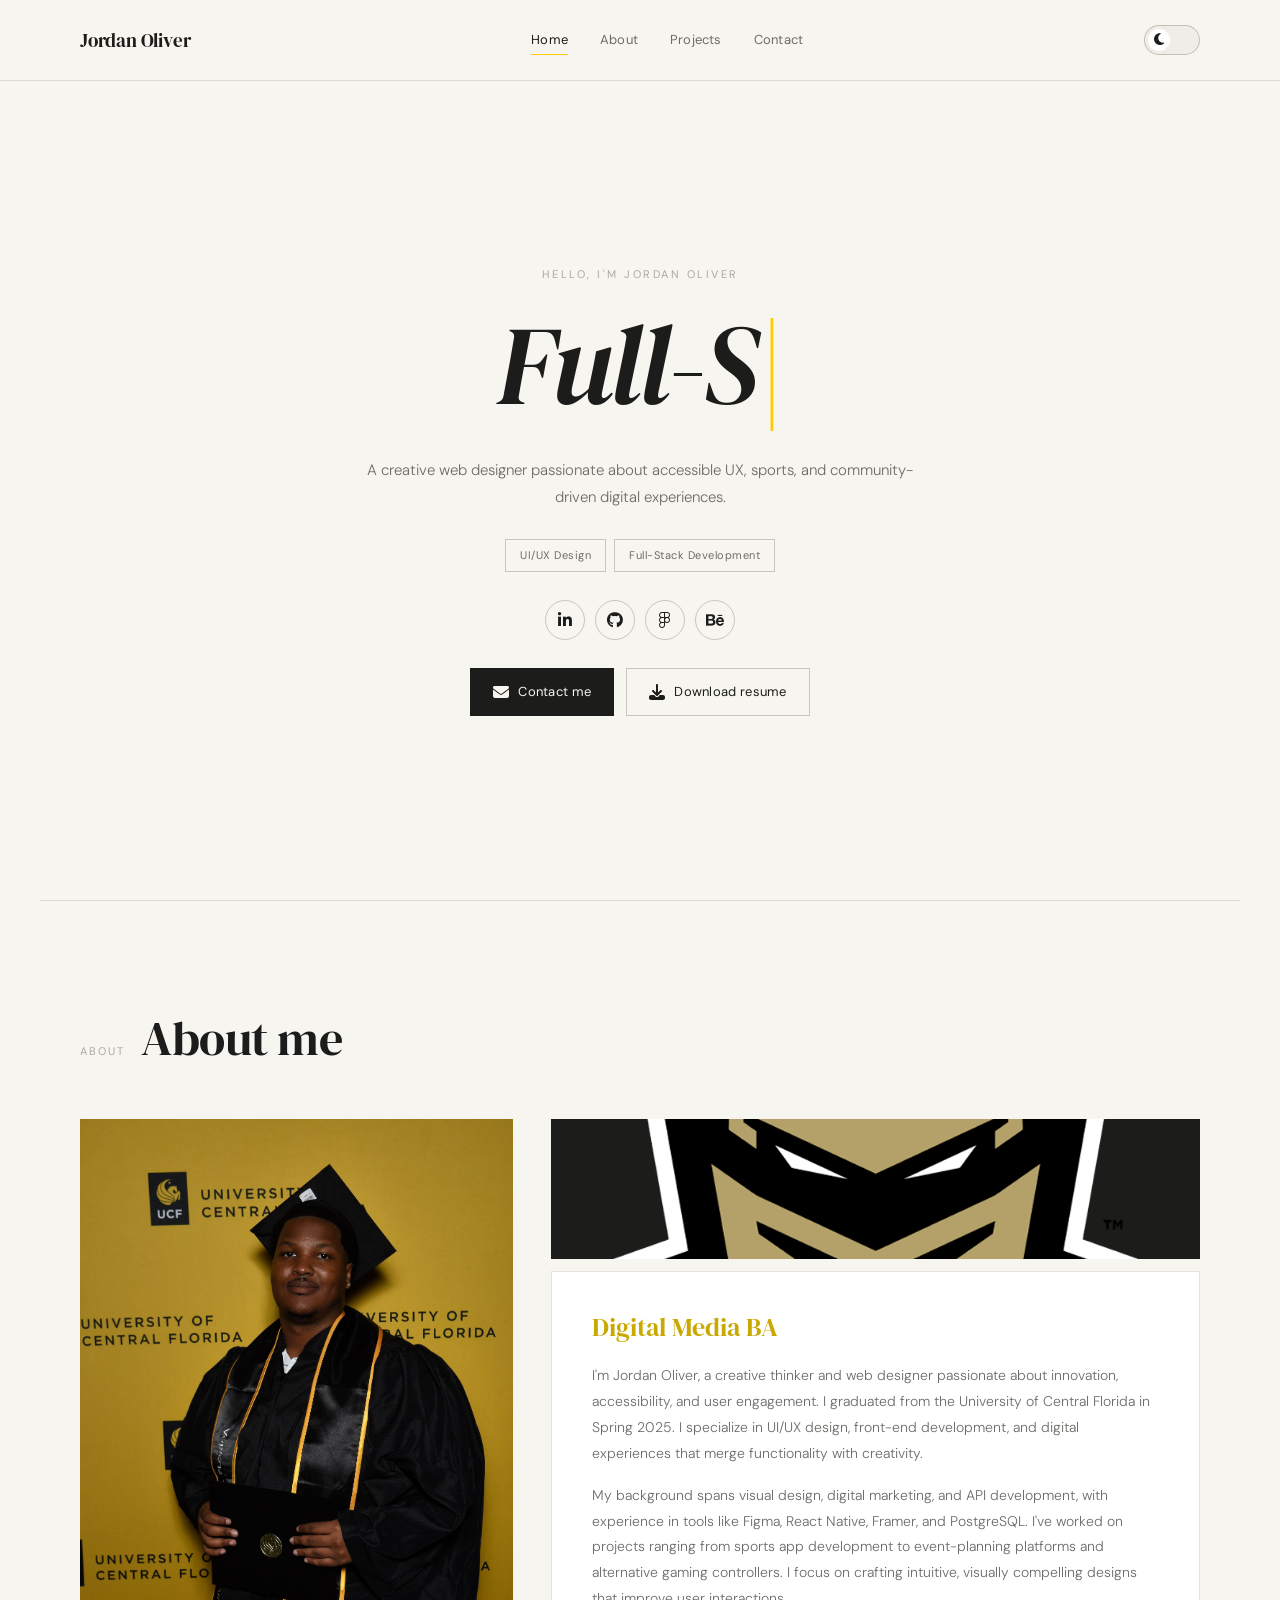
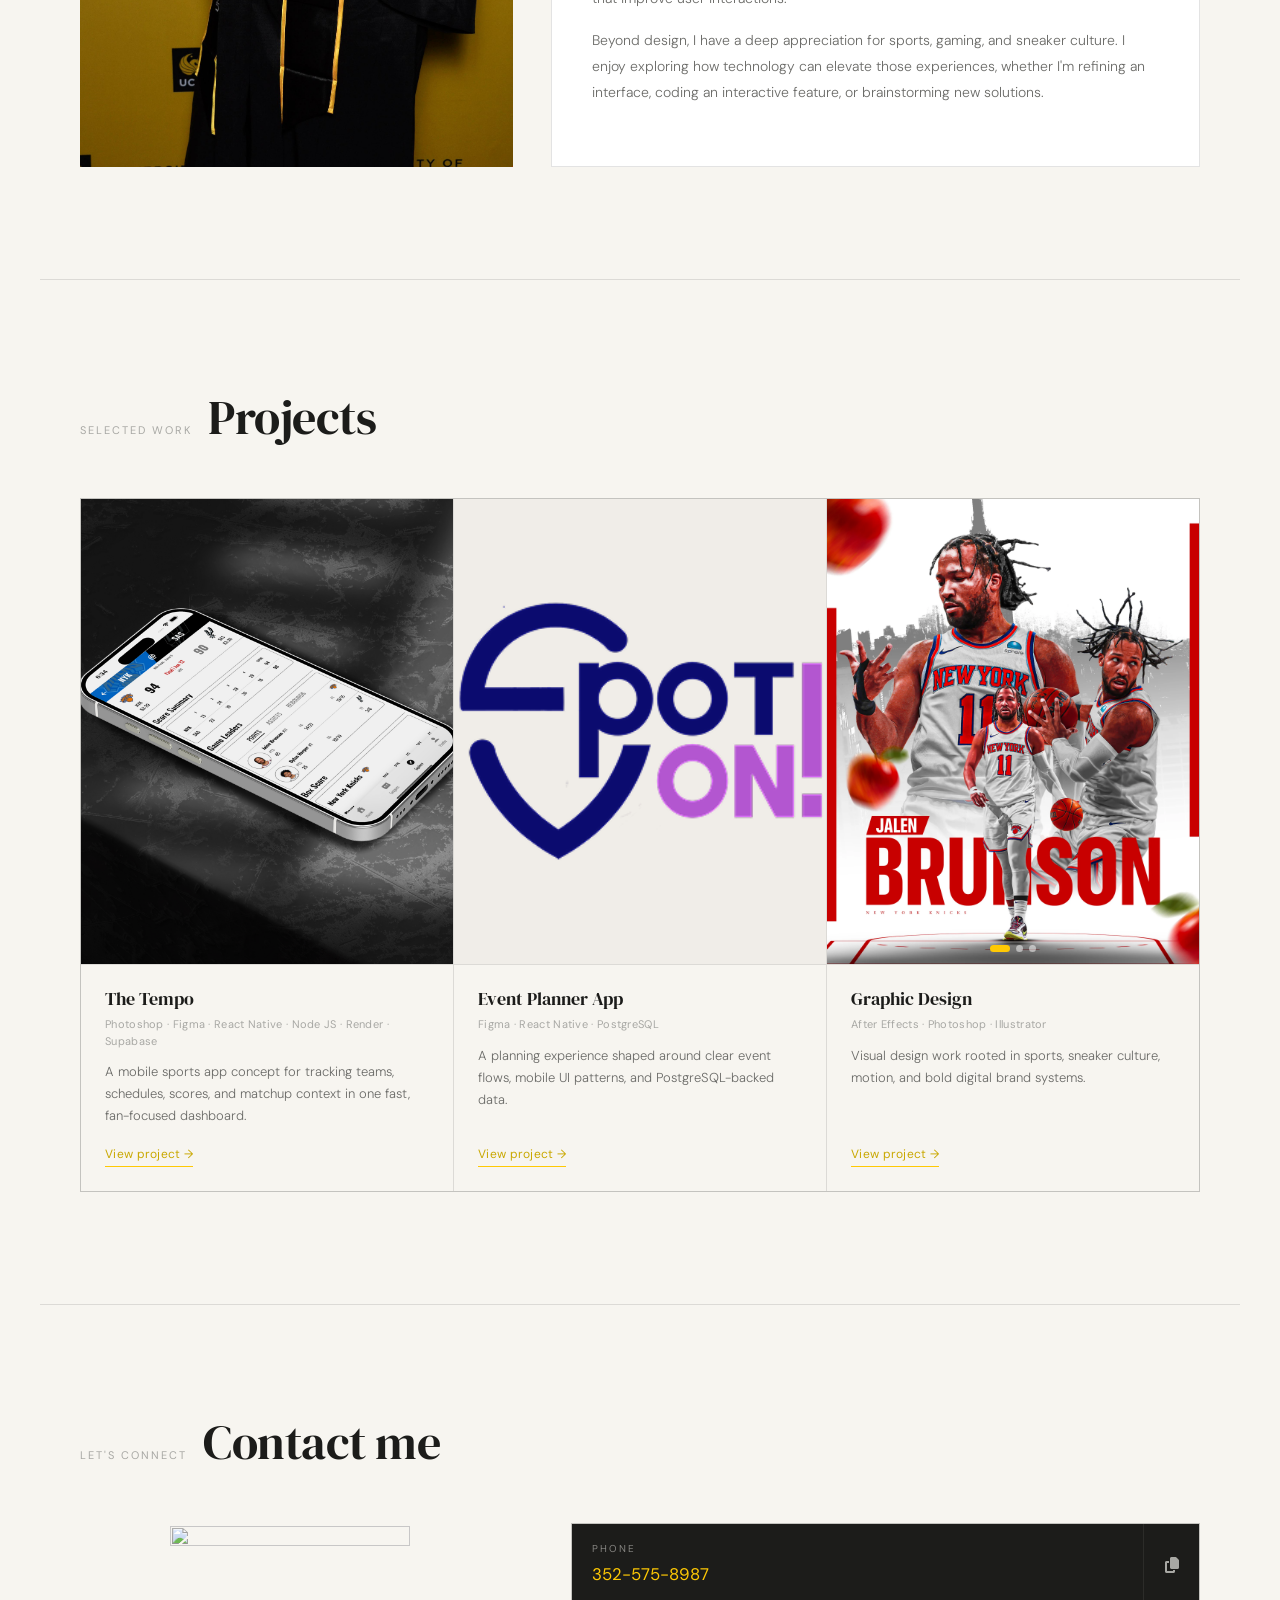
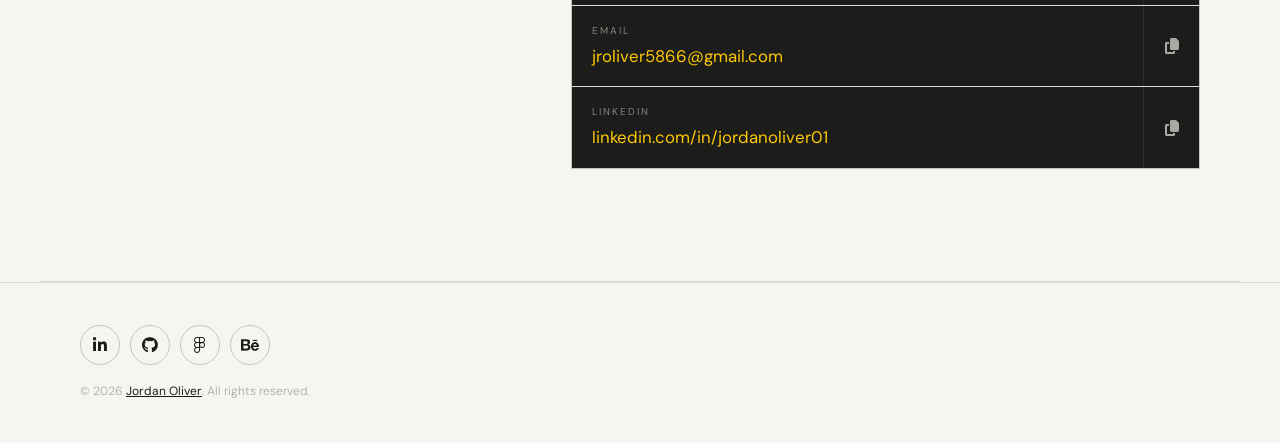
==== commit 8b6e8db2: "Fix indentation for The Tempo project image source in index.html" ====
--- a/index.html
+++ b/index.html
@@ -290,7 +290,7 @@
                 <img
                   class="project-image project-slide is-active"
                   data-slide
-                              src="../assets/projects/the-tempo/the-tempo-preview-01.webp"
+                  src="../assets/projects/the-tempo/the-tempo-preview-01.webp"
                   alt="The Tempo sports app dashboard mockup"
                   width="2048"
                   height="1152"
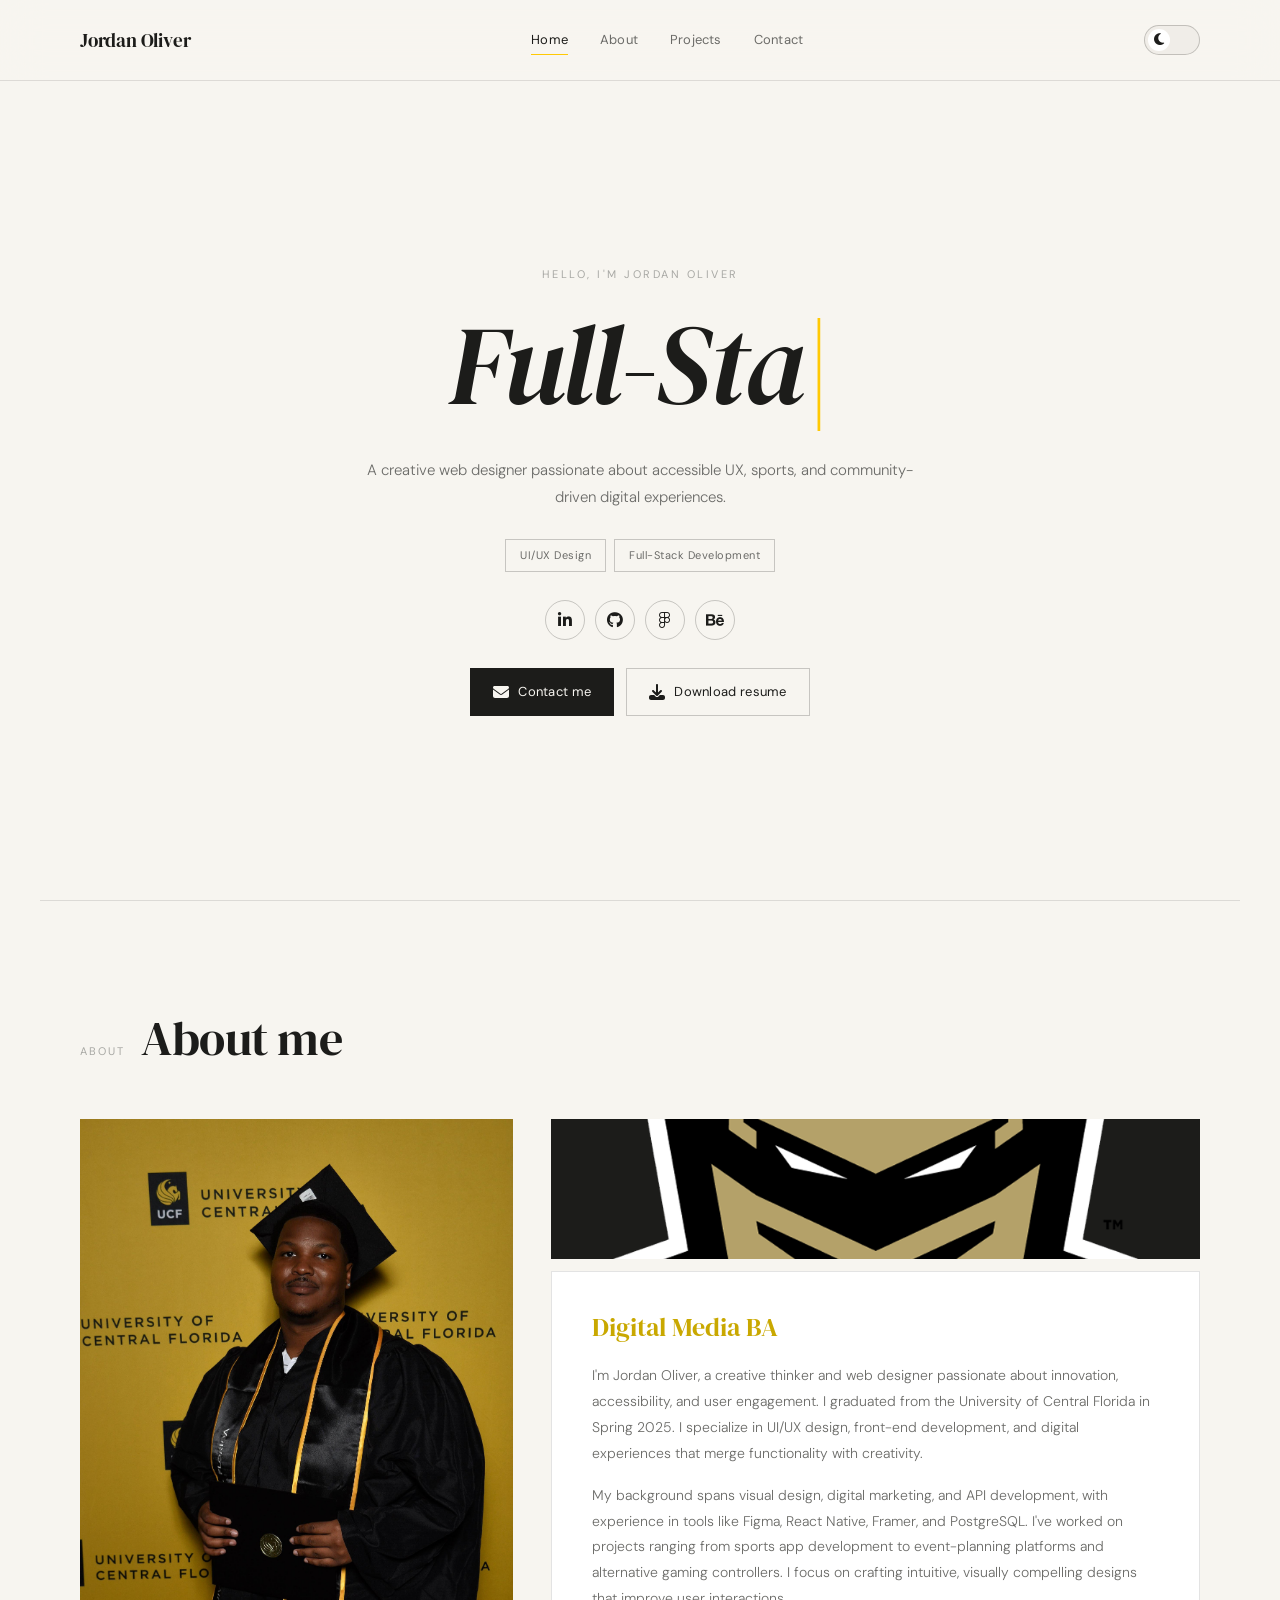
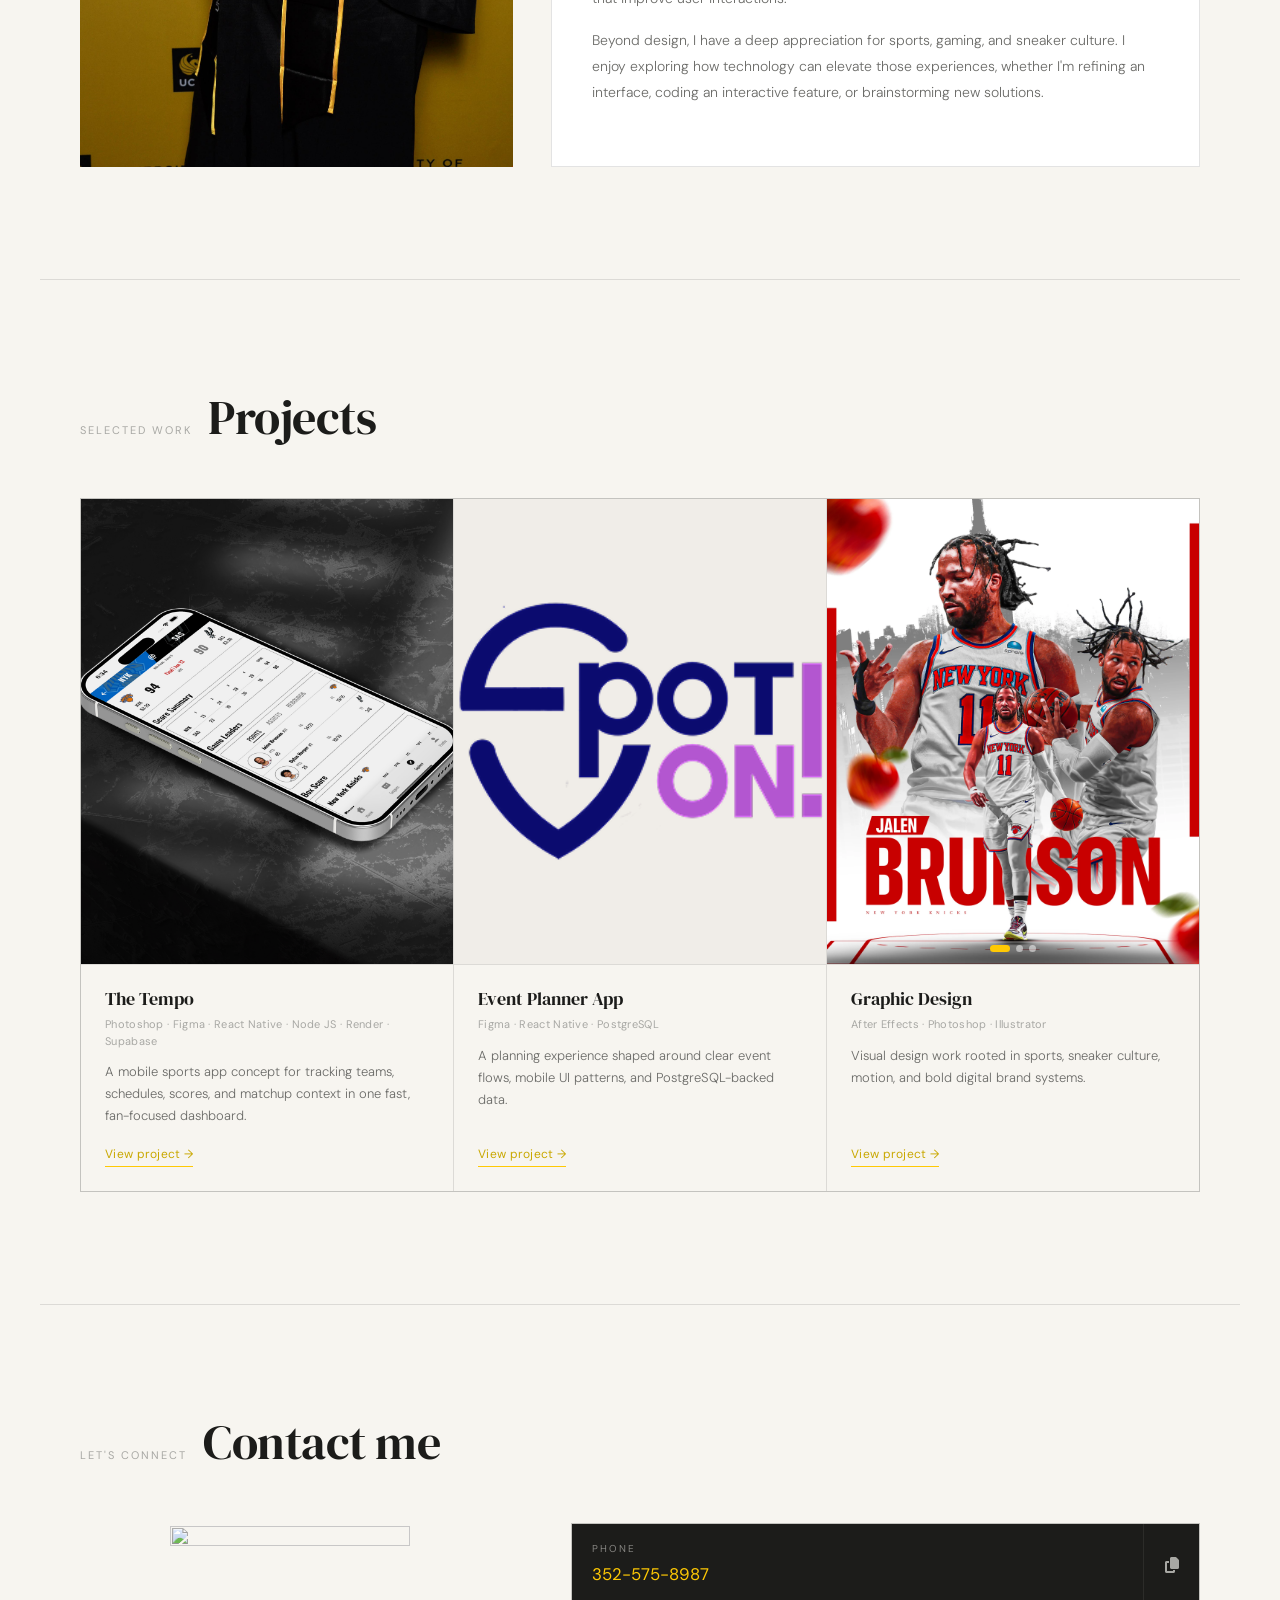
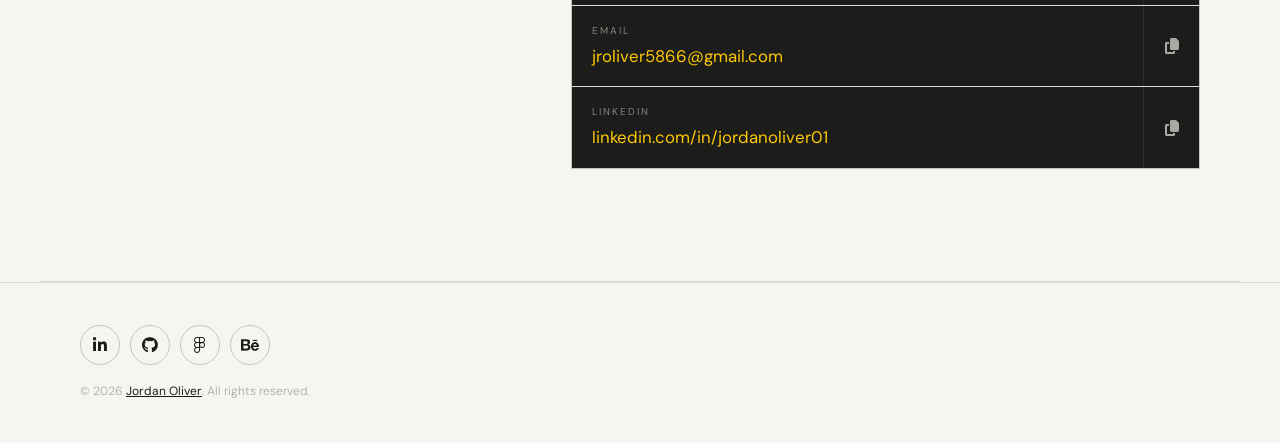
==== commit ee7be9b9: "Fix image source path for The Tempo project in index.html" ====
--- a/index.html
+++ b/index.html
@@ -290,7 +290,7 @@
                 <img
                   class="project-image project-slide is-active"
                   data-slide
-                  src="../assets/projects/the-tempo/the-tempo-preview-01.webp"
+                  src="./assets/projects/the-tempo/the-tempo-preview-01.webp"
                   alt="The Tempo sports app dashboard mockup"
                   width="2048"
                   height="1152"
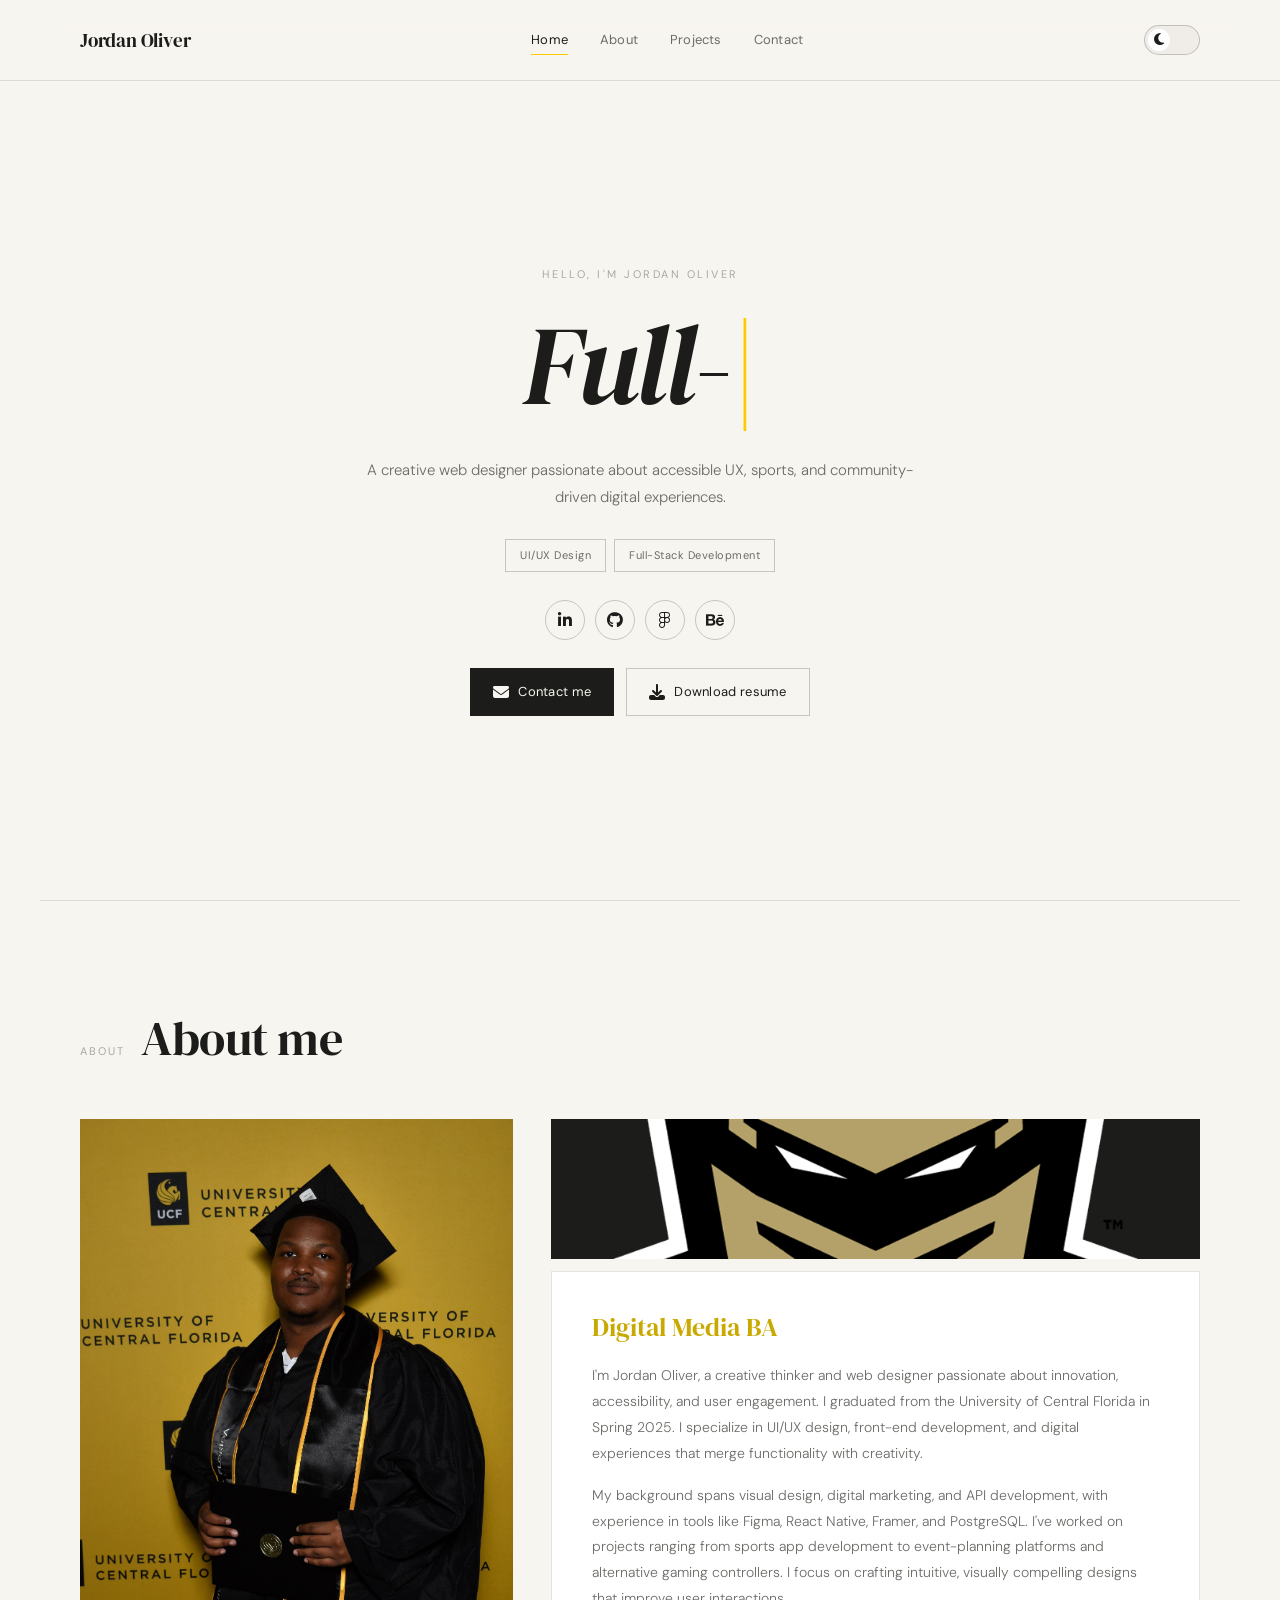
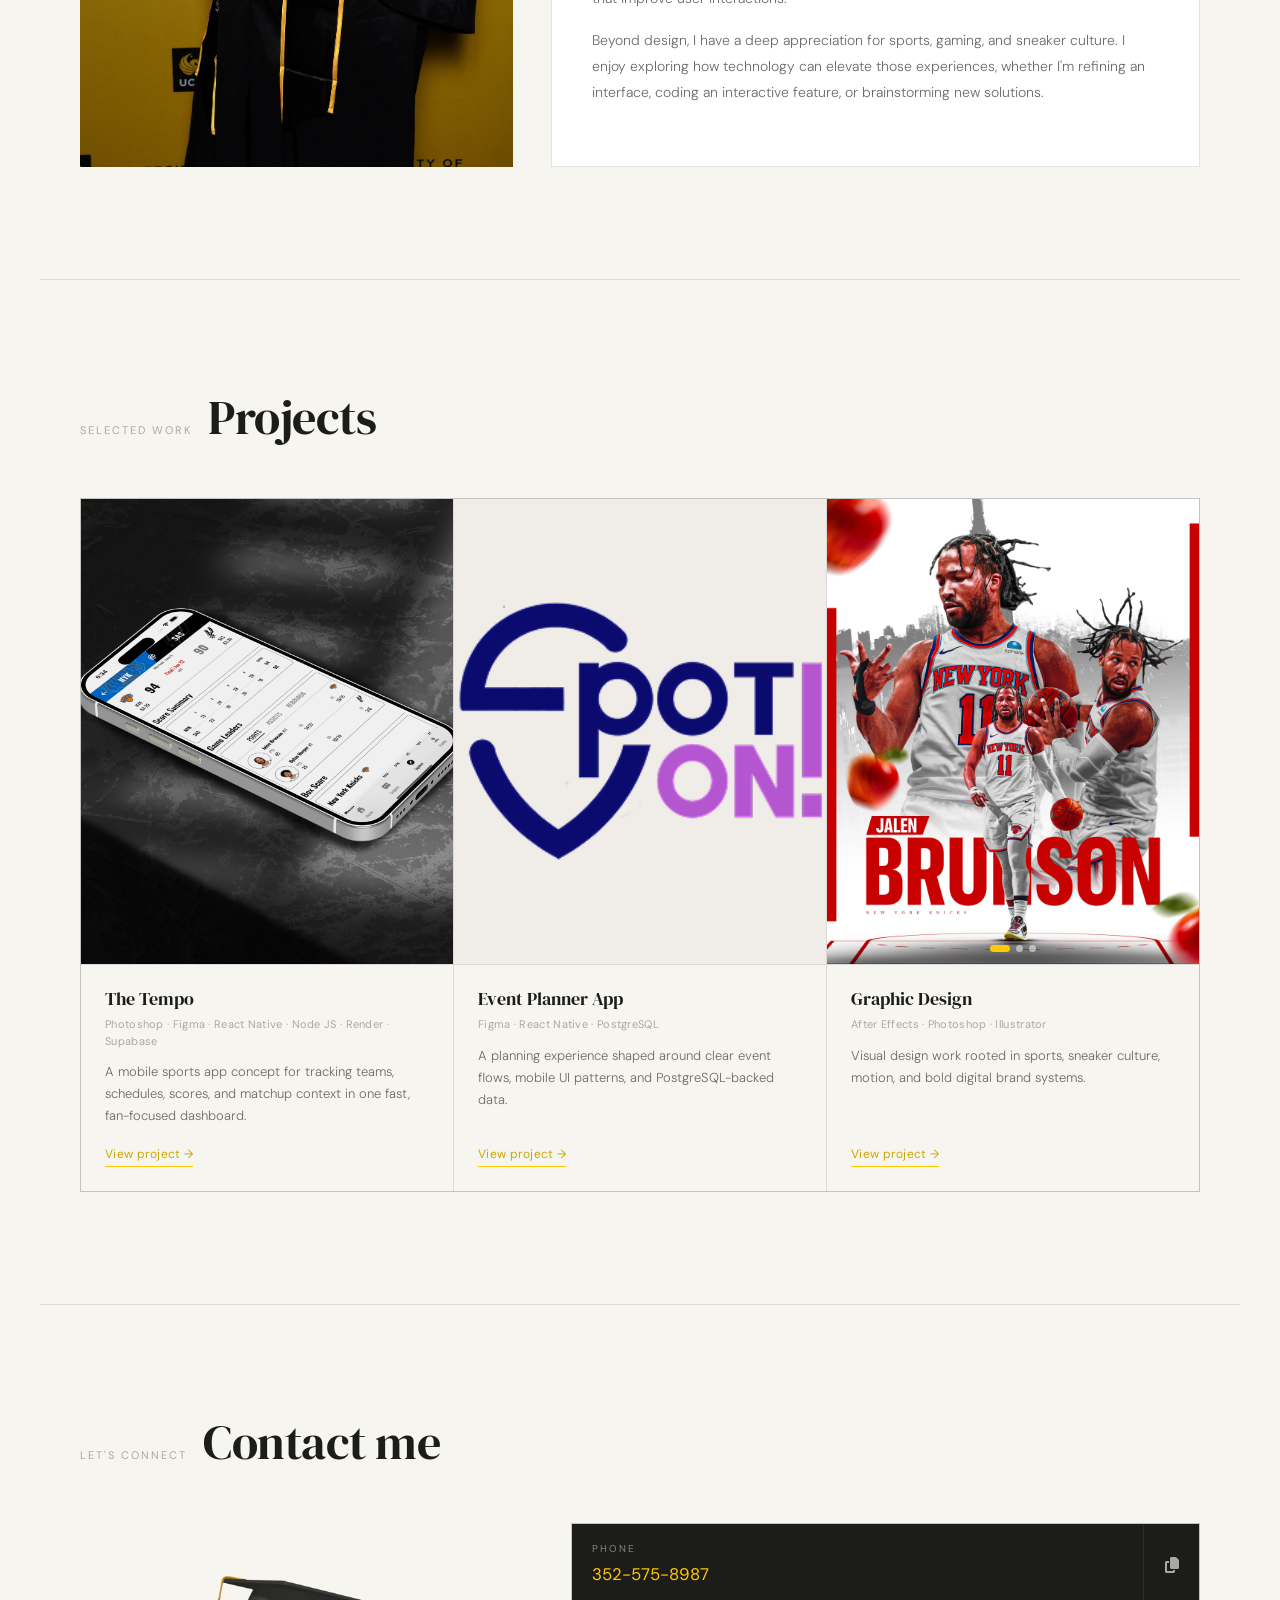
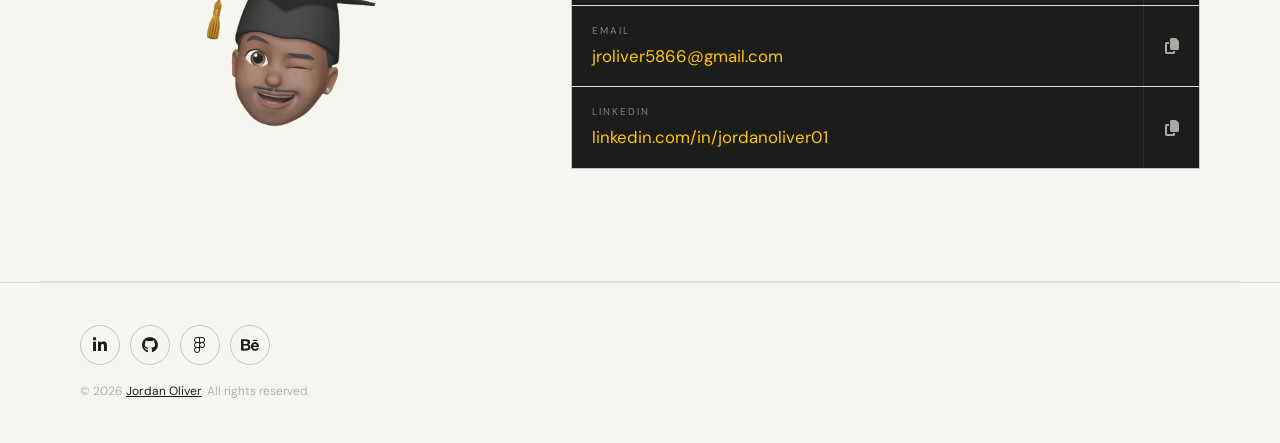
==== commit 249f58ff: "Update contact image source in index.html" ====
--- a/index.html
+++ b/index.html
@@ -495,7 +495,7 @@
           <div class="contact-art" aria-hidden="true">
             <img
               class="contact-image"
-              src="./assets/contact-illustration.svg"
+              src="./assets/hero-portrait.png"
               alt=""
               width="300"
               height="300"
@@ -638,4 +638,4 @@
       aria-atomic="true"
     ></div>
   </body>
-</html>
+</html>
